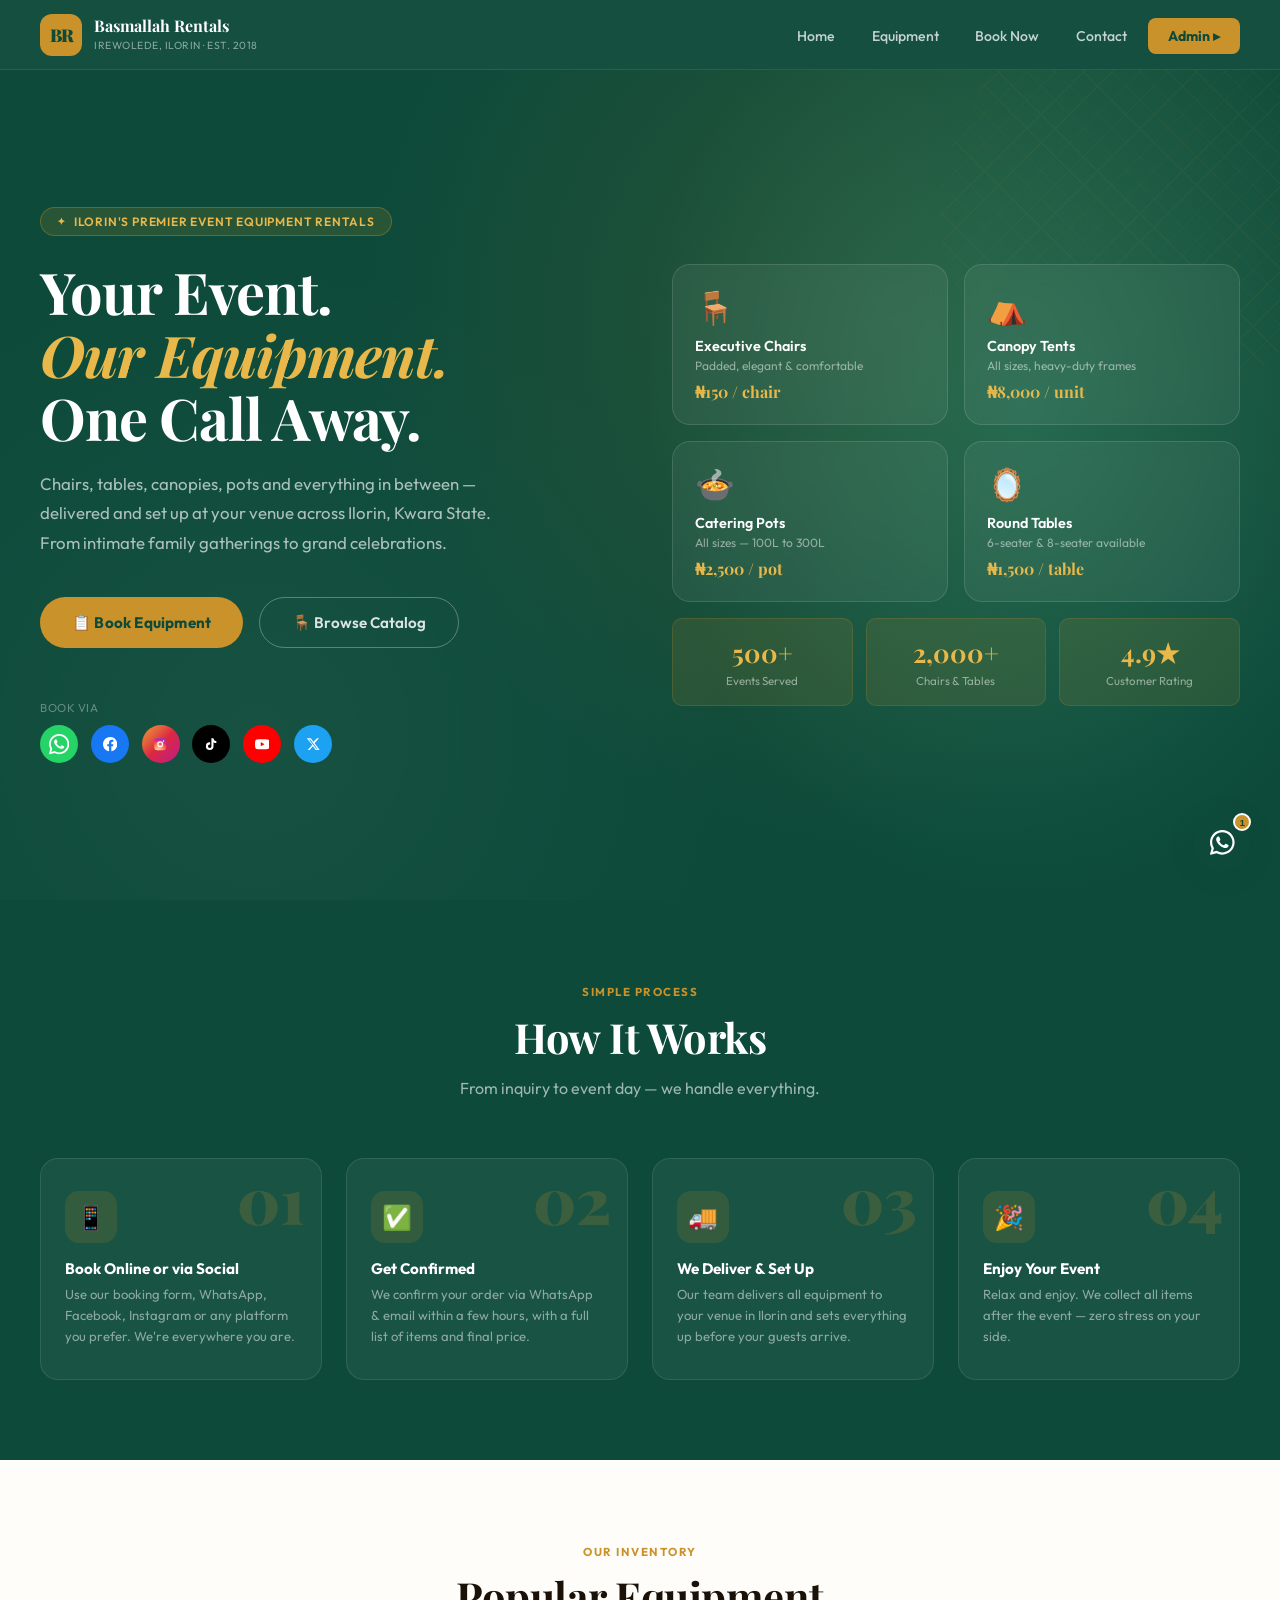
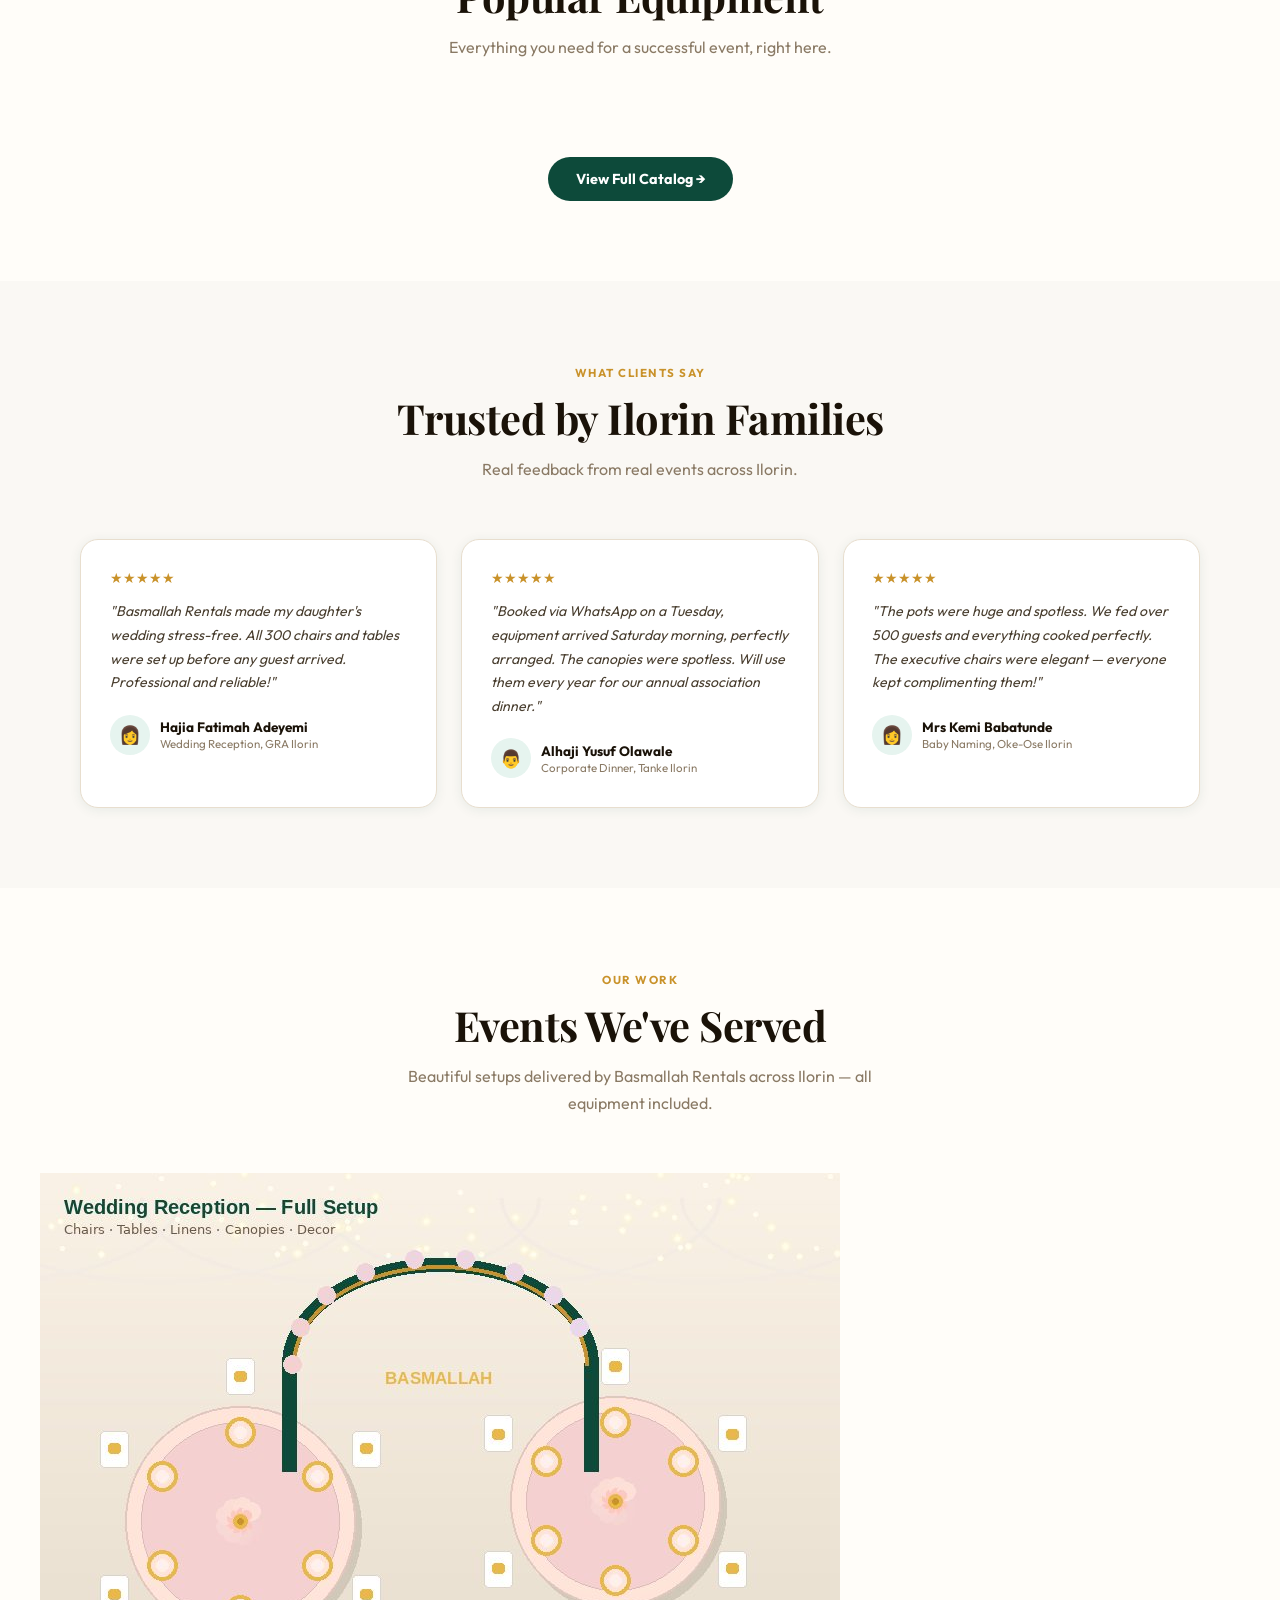
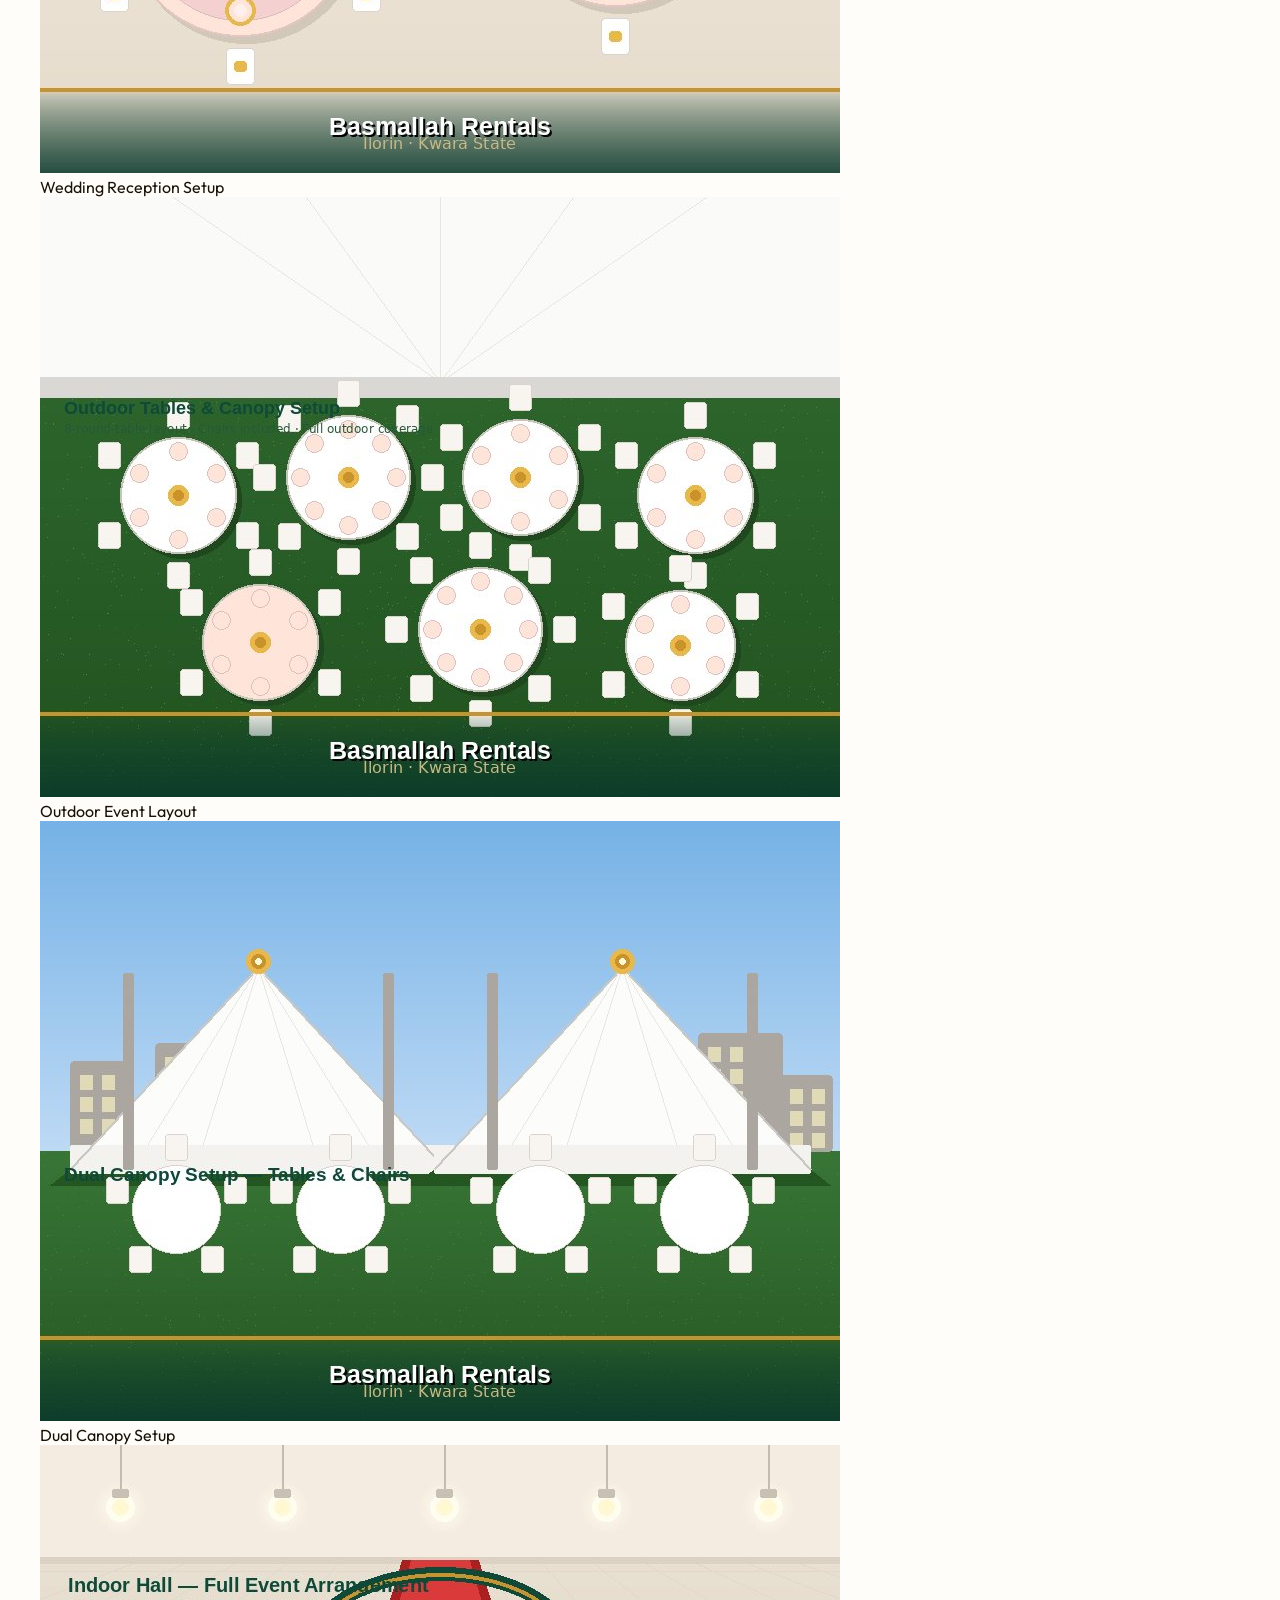
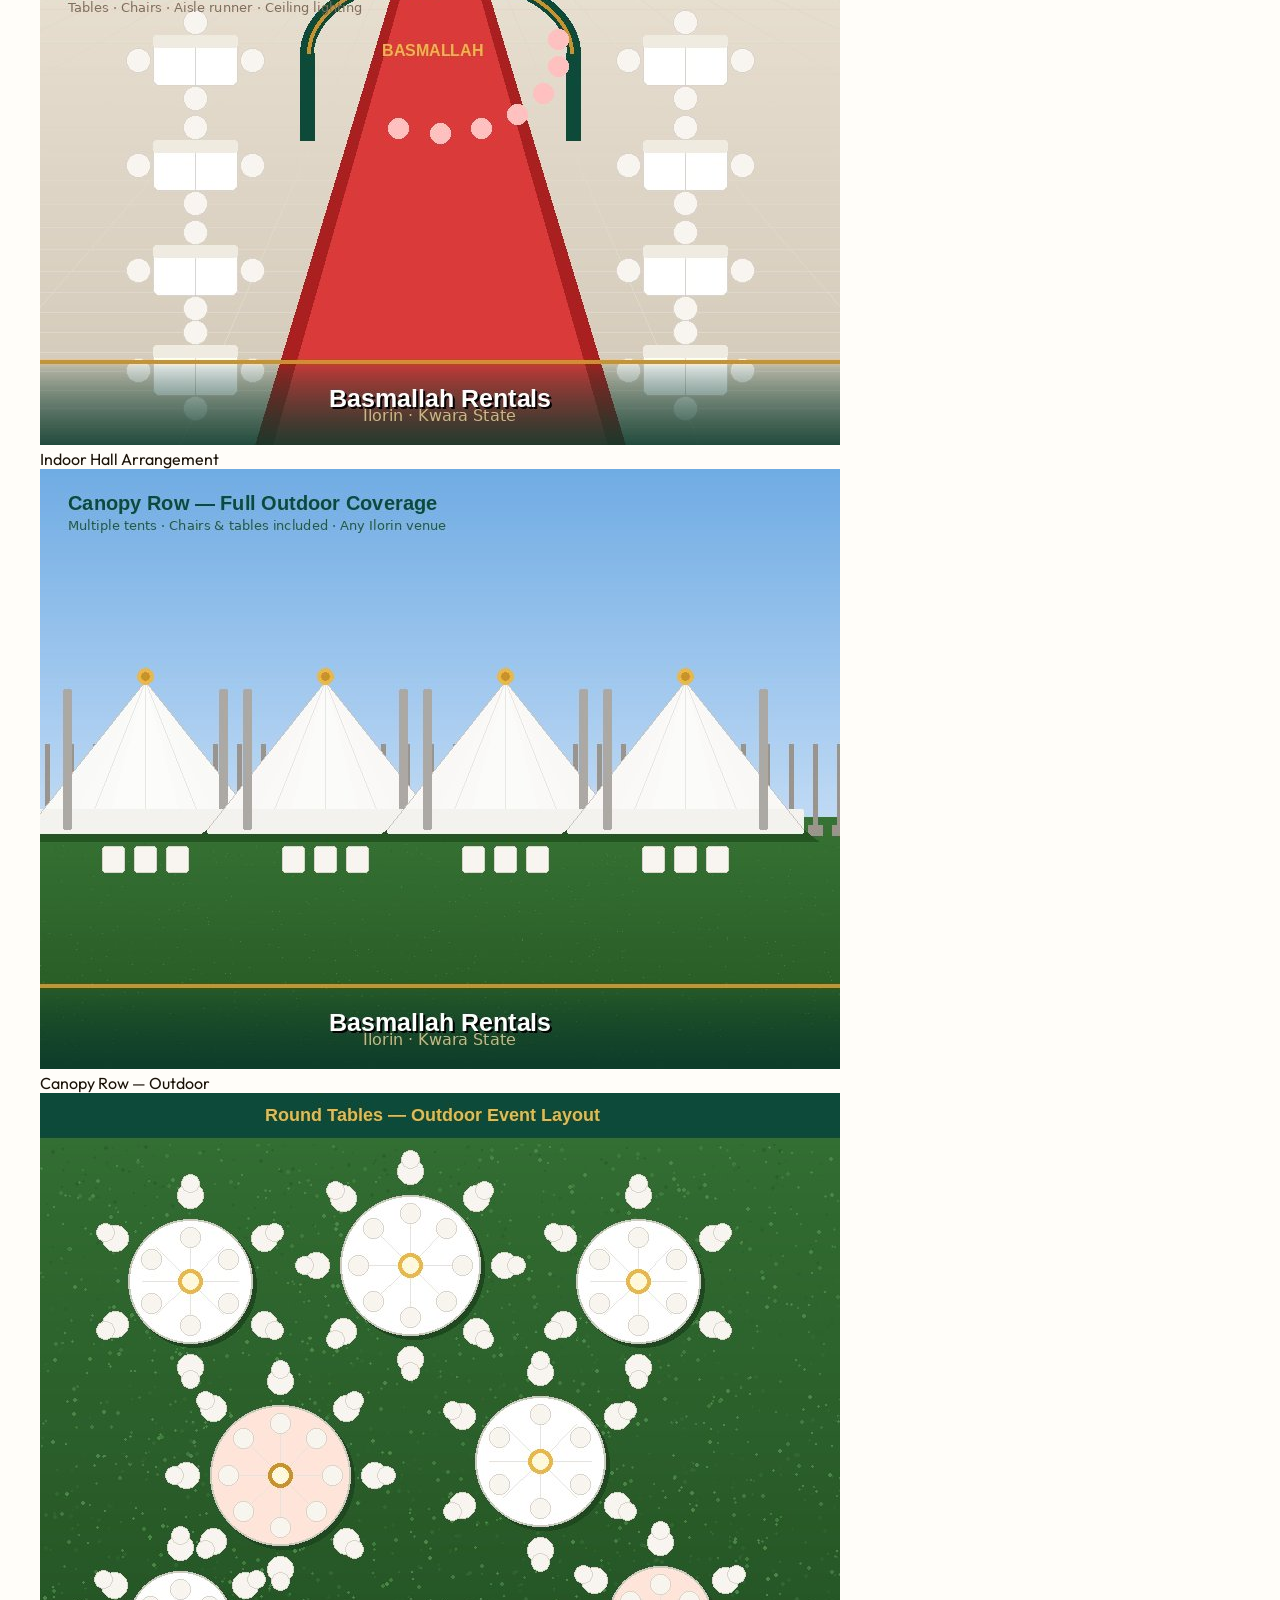
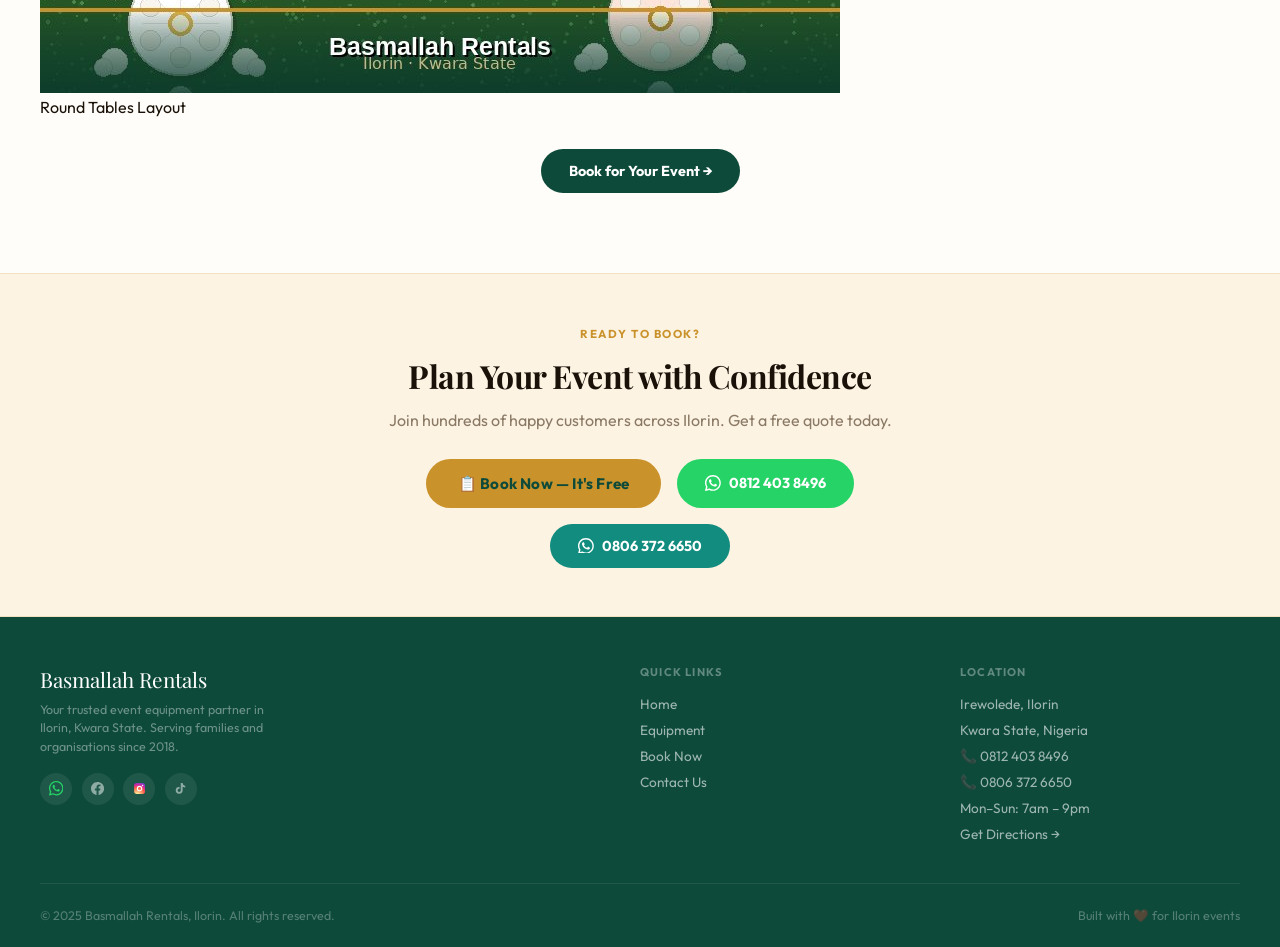
==== index.html @ 41d5a072 "Add files via upload" ====
<!DOCTYPE html>
<html lang="en">
<head>
<meta charset="UTF-8">
<meta name="viewport" content="width=device-width, initial-scale=1.0">
<title>Basmallah Rentals — Event Equipment, Ilorin</title>
  <meta name="description" content="Basmallah Rentals — Premium event equipment hire in Ilorin, Kwara State. Chairs, tables, canopies, pots & more. Delivered and set up at your venue. Call 0812 403 8496.">
  <meta name="keywords" content="event equipment rental Ilorin, chair hire Ilorin, canopy rental Ilorin, table hire Kwara, event planning Ilorin, Basmallah Rentals">
  <meta name="author" content="Basmallah Rentals, Irewolede Ilorin">
  <meta name="theme-color" content="#0d4a3a">
  <!-- Open Graph (WhatsApp / Facebook link preview) -->
  <meta property="og:title" content="Basmallah Rentals — Event Equipment Hire, Ilorin">
  <meta property="og:description" content="Chairs, tables, canopies, pots & more. Delivered & set up at your Ilorin venue. Book now via WhatsApp!">
  <meta property="og:type" content="business.business">
  <meta property="og:locale" content="en_NG">
  <meta property="business:contact_data:street_address" content="Irewolede">
  <meta property="business:contact_data:locality" content="Ilorin">
  <meta property="business:contact_data:region" content="Kwara State">
  <meta property="business:contact_data:country_name" content="Nigeria">
  <!-- Twitter card -->
  <meta name="twitter:card" content="summary">
  <meta name="twitter:title" content="Basmallah Rentals — Event Equipment, Ilorin">
  <meta name="twitter:description" content="Premium chairs, tables, canopies & more for your Ilorin events.">
  <!-- PWA -->
  <link rel="manifest" href="data:application/json,{&quot;name&quot;:&quot;Basmallah Rentals&quot;,&quot;short_name&quot;:&quot;BR Rentals&quot;,&quot;start_url&quot;:&quot;.&quot;,&quot;display&quot;:&quot;standalone&quot;,&quot;background_color&quot;:&quot;#0d4a3a&quot;,&quot;theme_color&quot;:&quot;#0d4a3a&quot;,&quot;icons&quot;:[{&quot;src&quot;:&quot;data:image/svg+xml,&lt;svg xmlns='http://www.w3.org/2000/svg' viewBox='0 0 100 100'&gt;&lt;rect width='100' height='100' rx='20' fill='%230d4a3a'/%3E&lt;text y='75' x='10' font-size='70' font-weight='900' fill='%23c9922a'&gt;BR&lt;/text&gt;&lt;/svg&gt;&quot;,&quot;sizes&quot;:&quot;any&quot;,&quot;type&quot;:&quot;image/svg+xml&quot;}]}">
  <meta name="mobile-web-app-capable" content="yes">
  <meta name="apple-mobile-web-app-capable" content="yes">
  <meta name="apple-mobile-web-app-title" content="Basmallah Rentals">
  <meta name="apple-mobile-web-app-status-bar-style" content="black-translucent">
<link href="https://fonts.googleapis.com/css2?family=Playfair+Display:ital,wght@0,400;0,700;0,900;1,400;1,700&family=Outfit:wght@300;400;500;600;700&display=swap" rel="stylesheet">
<style>
/* ══════════════════════════════════════
   DESIGN SYSTEM — Warm Regal
   Primary: Deep Emerald + Warm Gold
   Accent: Ivory + Terracotta
══════════════════════════════════════ */
:root {
  --emerald: #0d4a3a;
  --emerald-mid: #1a6b55;
  --emerald-light: #2d8f72;
  --emerald-pale: #e6f4ef;
  --gold: #c9922a;
  --gold-light: #e8b84b;
  --gold-pale: #fdf3e3;
  --ivory: #faf8f4;
  --warm-white: #fffdf9;
  --terracotta: #c85a3a;
  --text: #1a1208;
  --text-mid: #4a3f30;
  --text-muted: #8a7a65;
  --border: #e8dece;
  --border-strong: #c9b89a;
  --surface: #ffffff;
  --shadow-sm: 0 2px 12px rgba(13,74,58,0.08);
  --shadow: 0 4px 24px rgba(13,74,58,0.12);
  --shadow-lg: 0 12px 48px rgba(13,74,58,0.18);
  --radius: 18px;
  --radius-sm: 10px;
  --font-display: 'Playfair Display', serif;
  --font-ui: 'Outfit', sans-serif;
  --ease: cubic-bezier(0.4,0,0.2,1);
}

*, *::before, *::after { box-sizing: border-box; margin: 0; padding: 0; }

html { scroll-behavior: smooth; }

body {
  font-family: var(--font-ui);
  background: var(--ivory);
  color: var(--text);
  overflow-x: hidden;
  min-height: 100vh;
}

/* ══════════════ SCROLLBAR ══════════════ */
::-webkit-scrollbar { width: 6px; }
::-webkit-scrollbar-track { background: var(--ivory); }
::-webkit-scrollbar-thumb { background: var(--emerald-light); border-radius: 3px; }

/* ══════════════ NAV ══════════════ */
nav {
  position: fixed; top: 0; left: 0; right: 0; z-index: 1000;
  display: flex; align-items: center; justify-content: space-between;
  padding: 0 2.5rem;
  height: 70px;
  background: rgba(13,74,58,0.97);
  backdrop-filter: blur(16px);
  border-bottom: 1px solid rgba(201,146,42,0.2);
}

.nav-brand {
  display: flex; align-items: center; gap: 12px;
  text-decoration: none; cursor: pointer;
}
.nav-logo-mark {
  width: 42px; height: 42px;
  background: var(--gold);
  border-radius: 12px;
  display: flex; align-items: center; justify-content: center;
  font-family: var(--font-display);
  font-size: 1.1rem; font-weight: 900;
  color: var(--emerald);
  letter-spacing: -1px;
  flex-shrink: 0;
}
.nav-brand-text { line-height: 1.1; }
.nav-brand-text strong {
  display: block;
  font-family: var(--font-display);
  font-size: 1rem; font-weight: 700;
  color: #fff;
}
.nav-brand-text small {
  font-size: 0.65rem; color: rgba(255,255,255,0.5);
  letter-spacing: 0.5px; text-transform: uppercase;
}

.nav-links {
  display: flex; align-items: center; gap: 0.3rem; list-style: none;
}
.nav-links a {
  padding: 8px 16px; border-radius: 8px;
  color: rgba(255,255,255,0.75);
  font-size: 0.88rem; font-weight: 500;
  cursor: pointer; text-decoration: none;
  transition: all 0.2s var(--ease);
}
.nav-links a:hover { color: #fff; background: rgba(255,255,255,0.1); }
.nav-links .btn-nav {
  background: var(--gold);
  color: var(--emerald) !important;
  font-weight: 700 !important;
  padding: 9px 20px !important;
}
.nav-links .btn-nav:hover { background: var(--gold-light) !important; }

.hamburger {
  display: none;
  background: none; border: none;
  color: #fff; font-size: 1.5rem; cursor: pointer;
  padding: 8px;
}

/* ══════════════ PAGE SYSTEM ══════════════ */
.page { display: none; padding-top: 70px; }
.page.active { display: block; }

/* ══════════════ HERO ══════════════ */
.hero {
  min-height: calc(100vh - 70px);
  background: var(--emerald);
  position: relative; overflow: hidden;
  display: grid;
  grid-template-columns: 1fr 1fr;
  align-items: center;
  padding: 4rem 2.5rem;
  gap: 4rem;
}

/* Decorative pattern */
.hero::before {
  content: '';
  position: absolute; inset: 0;
  background-image:
    radial-gradient(circle at 70% 30%, rgba(201,146,42,0.15) 0%, transparent 50%),
    radial-gradient(circle at 20% 80%, rgba(255,255,255,0.04) 0%, transparent 40%);
}
.hero-pattern {
  position: absolute; top: 0; right: 0; bottom: 0; left: 50%;
  background: radial-gradient(ellipse at 60% 40%, rgba(45,143,114,0.4) 0%, transparent 70%);
  pointer-events: none;
}

/* Islamic-inspired geometric decoration */
.hero-geo {
  position: absolute;
  top: -60px; right: -60px;
  width: 400px; height: 400px;
  opacity: 0.06;
  background-image: repeating-linear-gradient(
    45deg,
    rgba(201,146,42,1) 0px, rgba(201,146,42,1) 1px,
    transparent 1px, transparent 20px
  ),
  repeating-linear-gradient(
    -45deg,
    rgba(201,146,42,1) 0px, rgba(201,146,42,1) 1px,
    transparent 1px, transparent 20px
  );
  border-radius: 50%;
}

.hero-content { position: relative; z-index: 1; }

.hero-badge {
  display: inline-flex; align-items: center; gap: 8px;
  background: rgba(201,146,42,0.15);
  border: 1px solid rgba(201,146,42,0.35);
  color: var(--gold-light);
  padding: 6px 16px; border-radius: 50px;
  font-size: 0.75rem; font-weight: 600;
  letter-spacing: 0.8px; text-transform: uppercase;
  margin-bottom: 1.5rem;
}
.hero-badge::before { content: '✦'; font-size: 0.6rem; }

.hero h1 {
  font-family: var(--font-display);
  font-size: clamp(2.6rem, 4.5vw, 4rem);
  color: #fff; line-height: 1.1;
  margin-bottom: 1.2rem; letter-spacing: -1px;
}
.hero h1 em { color: var(--gold-light); font-style: italic; }

.hero p {
  color: rgba(255,255,255,0.65);
  font-size: 1.05rem; line-height: 1.75;
  max-width: 480px; margin-bottom: 2.5rem;
}

.hero-actions { display: flex; gap: 1rem; flex-wrap: wrap; margin-bottom: 3rem; }

.btn-gold {
  background: var(--gold);
  color: var(--emerald);
  border: none; padding: 15px 32px; border-radius: 50px;
  font-family: var(--font-ui); font-size: 0.95rem; font-weight: 700;
  cursor: pointer; transition: all 0.25s var(--ease);
  display: inline-flex; align-items: center; gap: 8px;
  text-decoration: none; letter-spacing: 0.2px;
}
.btn-gold:hover { background: var(--gold-light); transform: translateY(-2px); box-shadow: 0 8px 28px rgba(201,146,42,0.45); }

.btn-ghost {
  background: transparent; color: rgba(255,255,255,0.85);
  border: 1.5px solid rgba(255,255,255,0.3);
  padding: 15px 32px; border-radius: 50px;
  font-family: var(--font-ui); font-size: 0.95rem; font-weight: 600;
  cursor: pointer; transition: all 0.25s var(--ease);
  display: inline-flex; align-items: center; gap: 8px;
  text-decoration: none;
}
.btn-ghost:hover { border-color: rgba(255,255,255,0.7); background: rgba(255,255,255,0.08); }

/* Social row */
.hero-social {
  display: flex; gap: 0.8rem; align-items: center;
}
.hero-social-label {
  font-size: 0.75rem; color: rgba(255,255,255,0.4);
  letter-spacing: 0.5px; text-transform: uppercase;
  margin-right: 0.3rem;
}
.social-btn {
  width: 38px; height: 38px; border-radius: 50%;
  border: none; cursor: pointer;
  display: flex; align-items: center; justify-content: center;
  font-size: 0.9rem; transition: all 0.2s var(--ease);
  text-decoration: none; color: #fff;
}
.social-btn.wa  { background: #25D366; }
.social-btn.fb  { background: #1877F2; }
.social-btn.ig  { background: linear-gradient(135deg,#f09433,#e6683c,#dc2743,#cc2366,#bc1888); }
.social-btn.tt  { background: #000; }
.social-btn.yt  { background: #FF0000; }
.social-btn.tw  { background: #1DA1F2; }
.social-btn:hover { transform: scale(1.15) translateY(-2px); box-shadow: 0 4px 16px rgba(0,0,0,0.3); }

/* Hero visual side */
.hero-visual {
  position: relative; z-index: 1;
  display: grid; gap: 1rem;
}

.hero-cards-row { display: grid; grid-template-columns: 1fr 1fr; gap: 1rem; }
.hero-card {
  background: rgba(255,255,255,0.06);
  border: 1px solid rgba(255,255,255,0.12);
  border-radius: var(--radius);
  padding: 1.4rem;
  backdrop-filter: blur(8px);
  transition: all 0.3s var(--ease);
}
.hero-card:hover { background: rgba(255,255,255,0.1); transform: translateY(-3px); }
.hero-card-icon { font-size: 2rem; margin-bottom: 0.6rem; }
.hero-card-name {
  font-weight: 600; color: #fff; font-size: 0.9rem; margin-bottom: 3px;
}
.hero-card-detail { font-size: 0.75rem; color: rgba(255,255,255,0.5); }
.hero-card-price {
  margin-top: 8px; font-family: var(--font-display);
  font-size: 1rem; color: var(--gold-light); font-weight: 700;
}

.hero-stat-row {
  display: grid; grid-template-columns: repeat(3,1fr); gap: 0.8rem;
}
.hero-stat {
  background: rgba(201,146,42,0.12);
  border: 1px solid rgba(201,146,42,0.2);
  border-radius: var(--radius-sm);
  padding: 1rem; text-align: center;
}
.hero-stat-num {
  font-family: var(--font-display);
  font-size: 1.6rem; color: var(--gold-light); font-weight: 700;
  display: block;
}
.hero-stat-lbl { font-size: 0.72rem; color: rgba(255,255,255,0.5); }

/* ══════════════ SECTION SYSTEM ══════════════ */
.section { padding: 5rem 2.5rem; max-width: 1200px; margin: 0 auto; }
.section-bg { background: var(--warm-white); padding: 5rem 2.5rem; }
.section-bg-inner { max-width: 1200px; margin: 0 auto; }
.section-dark { background: var(--emerald); padding: 5rem 2.5rem; }
.section-dark-inner { max-width: 1200px; margin: 0 auto; }

.section-head { text-align: center; margin-bottom: 3.5rem; }
.section-eyebrow {
  display: inline-block;
  font-size: 0.72rem; font-weight: 700;
  letter-spacing: 1.5px; text-transform: uppercase;
  color: var(--gold); margin-bottom: 0.8rem;
}
.section-title {
  font-family: var(--font-display);
  font-size: clamp(1.8rem,3.5vw,2.6rem);
  color: var(--text); letter-spacing: -0.5px;
  margin-bottom: 0.8rem; line-height: 1.2;
}
.section-title.light { color: #fff; }
.section-sub { color: var(--text-muted); font-size: 1rem; max-width: 500px; margin: 0 auto; line-height: 1.7; }
.section-sub.light { color: rgba(255,255,255,0.6); }

/* ══════════════ EQUIPMENT CATALOG ══════════════ */
.catalog-tabs {
  display: flex; gap: 0.5rem; justify-content: center;
  flex-wrap: wrap; margin-bottom: 2.5rem;
}
.catalog-tab {
  background: var(--surface); border: 1.5px solid var(--border);
  color: var(--text-muted); padding: 8px 18px; border-radius: 50px;
  font-family: var(--font-ui); font-size: 0.85rem; font-weight: 600;
  cursor: pointer; transition: all 0.2s var(--ease);
}
.catalog-tab:hover, .catalog-tab.active {
  background: var(--emerald); border-color: var(--emerald);
  color: #fff;
}

.catalog-grid {
  display: grid;
  grid-template-columns: repeat(auto-fill, minmax(260px, 1fr));
  gap: 1.5rem;
}

.equip-card {
  background: var(--surface);
  border-radius: var(--radius);
  overflow: hidden;
  box-shadow: var(--shadow-sm);
  border: 1px solid var(--border);
  transition: all 0.3s var(--ease);
  cursor: pointer;
  position: relative;
}
.equip-card:hover {
  transform: translateY(-5px);
  box-shadow: var(--shadow-lg);
  border-color: var(--emerald-light);
}

.equip-card-img {
  height: 180px;
  background: var(--emerald-pale);
  display: flex; align-items: center; justify-content: center;
  font-size: 4rem;
  position: relative;
  overflow: hidden;
}
.equip-card-img::after {
  content: '';
  position: absolute; inset: 0;
  background: linear-gradient(160deg, rgba(13,74,58,0.05), rgba(201,146,42,0.08));
}

.equip-badge {
  position: absolute; top: 12px; left: 12px;
  background: var(--emerald); color: #fff;
  font-size: 0.65rem; font-weight: 700;
  letter-spacing: 0.5px; text-transform: uppercase;
  padding: 3px 10px; border-radius: 50px;
  z-index: 1;
}
.equip-badge.hot { background: var(--terracotta); }
.equip-badge.new { background: var(--gold); color: var(--emerald); }

.equip-card-body { padding: 1.2rem; }
.equip-card-cat {
  font-size: 0.7rem; font-weight: 700;
  color: var(--emerald-light); text-transform: uppercase;
  letter-spacing: 0.5px; margin-bottom: 4px;
}
.equip-card-name {
  font-family: var(--font-display);
  font-size: 1rem; font-weight: 700;
  color: var(--text); margin-bottom: 6px; line-height: 1.3;
}
.equip-card-desc { font-size: 0.8rem; color: var(--text-muted); line-height: 1.5; margin-bottom: 12px; }

.equip-card-footer {
  display: flex; align-items: center; justify-content: space-between;
  padding-top: 12px; border-top: 1px solid var(--border);
}
.equip-price {
  font-family: var(--font-display); font-size: 1.1rem;
  color: var(--emerald); font-weight: 700;
}
.equip-price span { font-family: var(--font-ui); font-size: 0.72rem; color: var(--text-muted); font-weight: 400; }
.equip-add-btn {
  background: var(--emerald); color: #fff;
  border: none; width: 34px; height: 34px; border-radius: 50%;
  font-size: 1.1rem; cursor: pointer;
  display: flex; align-items: center; justify-content: center;
  transition: all 0.2s var(--ease);
}
.equip-add-btn:hover { background: var(--emerald-light); transform: scale(1.1); }
.equip-add-btn.added { background: var(--gold); color: var(--emerald); }

/* ══════════════ BOOKING PAGE ══════════════ */
.booking-layout {
  display: grid; grid-template-columns: 1fr 400px; gap: 2.5rem;
  align-items: start;
}

.booking-form-card {
  background: var(--surface); border-radius: var(--radius);
  box-shadow: var(--shadow); border: 1px solid var(--border);
  overflow: hidden;
}

.booking-form-header {
  background: var(--emerald); padding: 1.5rem 1.8rem;
}
.booking-form-header h2 {
  font-family: var(--font-display);
  font-size: 1.3rem; color: #fff; margin-bottom: 4px;
}
.booking-form-header p { font-size: 0.82rem; color: rgba(255,255,255,0.55); }

.booking-form-body { padding: 1.8rem; }

.form-grid { display: grid; grid-template-columns: 1fr 1fr; gap: 1rem; }
.form-group { display: flex; flex-direction: column; gap: 6px; }
.form-group.full { grid-column: 1 / -1; }

label.fld-label {
  font-size: 0.75rem; font-weight: 700;
  color: var(--text-muted);
  text-transform: uppercase; letter-spacing: 0.4px;
}

.fld {
  border: 1.5px solid var(--border);
  border-radius: var(--radius-sm);
  padding: 11px 14px;
  font-family: var(--font-ui); font-size: 0.92rem;
  color: var(--text); background: var(--ivory);
  outline: none; transition: all 0.2s var(--ease);
  width: 100%;
}
.fld:focus { border-color: var(--emerald-light); background: #fff; box-shadow: 0 0 0 3px rgba(45,143,114,0.12); }
textarea.fld { resize: vertical; min-height: 90px; }

/* Platform selector */
.platform-grid {
  display: grid; grid-template-columns: repeat(3,1fr); gap: 0.6rem;
}
.platform-btn {
  border: 1.5px solid var(--border);
  border-radius: var(--radius-sm);
  padding: 10px 8px;
  text-align: center; cursor: pointer;
  transition: all 0.2s var(--ease);
  background: var(--ivory);
}
.platform-btn:hover { border-color: var(--emerald-light); }
.platform-btn.selected { border-color: var(--emerald); background: var(--emerald-pale); }
.platform-btn-icon { font-size: 1.4rem; display: block; margin-bottom: 3px; }
.platform-btn-name { font-size: 0.7rem; font-weight: 600; color: var(--text-muted); }
.platform-btn.selected .platform-btn-name { color: var(--emerald); }

/* Order summary */
.order-summary {
  background: var(--surface); border-radius: var(--radius);
  box-shadow: var(--shadow); border: 1px solid var(--border);
  position: sticky; top: 90px;
  overflow: hidden;
}
.order-summary-header {
  background: var(--gold-pale); padding: 1.2rem 1.5rem;
  border-bottom: 1px solid var(--border);
}
.order-summary-header h3 {
  font-family: var(--font-display); font-size: 1.1rem; color: var(--text);
}
.order-body { padding: 1.2rem 1.5rem; }

.order-items { list-style: none; margin-bottom: 1rem; }
.order-item {
  display: flex; align-items: center; justify-content: space-between;
  padding: 8px 0; border-bottom: 1px solid var(--border);
  font-size: 0.88rem; gap: 8px;
}
.order-item:last-child { border-bottom: none; }
.order-item-name { color: var(--text); flex: 1; }
.order-item-qty {
  display: flex; align-items: center; gap: 8px;
  color: var(--text-muted); font-size: 0.8rem;
}
.qty-btn {
  width: 22px; height: 22px; border-radius: 50%;
  border: 1px solid var(--border); background: var(--ivory);
  cursor: pointer; font-size: 0.9rem;
  display: flex; align-items: center; justify-content: center;
  transition: all 0.15s; line-height: 1;
  color: var(--text);
}
.qty-btn:hover { background: var(--emerald); color: #fff; border-color: var(--emerald); }
.order-item-price { color: var(--emerald); font-weight: 600; white-space: nowrap; }
.order-empty { text-align: center; padding: 2rem 1rem; color: var(--text-muted); font-size: 0.88rem; }

.order-total-row {
  display: flex; justify-content: space-between;
  align-items: center; padding-top: 12px;
  border-top: 2px solid var(--border);
  margin-top: 4px;
}
.order-total-label { font-weight: 700; font-size: 0.95rem; }
.order-total-value {
  font-family: var(--font-display); font-size: 1.4rem;
  color: var(--emerald); font-weight: 700;
}

.note-box {
  background: var(--gold-pale); border: 1px solid rgba(201,146,42,0.25);
  border-radius: var(--radius-sm); padding: 10px 14px;
  font-size: 0.78rem; color: var(--text-mid); line-height: 1.5;
  margin-top: 1rem;
}

/* ══════════════ ADMIN ══════════════ */
.admin-layout { display: grid; grid-template-columns: 220px 1fr; min-height: calc(100vh - 70px); }

.admin-nav {
  background: var(--emerald); padding: 1.5rem 1rem;
  min-height: 100%;
}
.admin-nav-brand {
  font-family: var(--font-display); font-size: 1rem;
  color: #fff; padding: 0 0.5rem 1.5rem;
  border-bottom: 1px solid rgba(255,255,255,0.1);
  margin-bottom: 1.5rem;
}
.admin-nav-label {
  font-size: 0.65rem; font-weight: 700;
  letter-spacing: 1.2px; text-transform: uppercase;
  color: rgba(255,255,255,0.35); padding: 0 0.8rem;
  margin-bottom: 0.6rem;
}
.admin-link {
  display: flex; align-items: center; gap: 10px;
  padding: 9px 14px; border-radius: 9px;
  color: rgba(255,255,255,0.65);
  font-size: 0.85rem; font-weight: 500;
  cursor: pointer; transition: all 0.2s var(--ease);
  margin-bottom: 2px; text-decoration: none;
}
.admin-link:hover, .admin-link.active {
  background: rgba(255,255,255,0.1); color: #fff;
}
.admin-link .dot {
  width: 7px; height: 7px; border-radius: 50%;
  background: var(--gold); margin-left: auto;
}

.admin-main { background: var(--ivory); padding: 2rem; overflow-y: auto; }
.admin-page-title {
  font-family: var(--font-display); font-size: 1.6rem;
  color: var(--text); margin-bottom: 0.4rem;
}
.admin-page-sub { color: var(--text-muted); font-size: 0.85rem; margin-bottom: 2rem; }

.kpi-row {
  display: grid; grid-template-columns: repeat(auto-fit,minmax(160px,1fr));
  gap: 1rem; margin-bottom: 2rem;
}
.kpi {
  background: var(--surface); border-radius: var(--radius);
  padding: 1.4rem; box-shadow: var(--shadow-sm);
  border: 1px solid var(--border);
}
.kpi-val {
  font-family: var(--font-display); font-size: 2rem;
  color: var(--emerald); font-weight: 700; line-height: 1;
  margin-bottom: 4px;
}
.kpi-lbl { font-size: 0.75rem; color: var(--text-muted); font-weight: 600; text-transform: uppercase; letter-spacing: 0.4px; }
.kpi-change { font-size: 0.75rem; color: #27ae60; margin-top: 6px; }

/* Table */
.tbl-wrap {
  background: var(--surface); border-radius: var(--radius);
  box-shadow: var(--shadow-sm); border: 1px solid var(--border);
  overflow: hidden; margin-bottom: 2rem;
}
.tbl-head {
  display: flex; align-items: center; justify-content: space-between;
  padding: 1rem 1.5rem;
  border-bottom: 1px solid var(--border);
}
.tbl-head-title { font-weight: 700; font-size: 0.95rem; color: var(--text); }
table { width: 100%; border-collapse: collapse; }
thead { background: var(--emerald); }
th {
  font-family: var(--font-ui); font-size: 0.72rem; font-weight: 700;
  letter-spacing: 0.5px; text-transform: uppercase;
  color: rgba(255,255,255,0.65); padding: 11px 16px; text-align: left;
}
td { padding: 11px 16px; font-size: 0.85rem; color: var(--text); border-bottom: 1px solid var(--border); vertical-align: middle; }
tr:last-child td { border-bottom: none; }
tr:hover td { background: var(--ivory); }

.badge {
  display: inline-flex; align-items: center; gap: 4px;
  padding: 3px 10px; border-radius: 50px;
  font-size: 0.7rem; font-weight: 700; font-family: var(--font-ui);
}
.badge-confirmed { background: #d4edda; color: #155724; }
.badge-pending   { background: #fff3cd; color: #856404; }
.badge-cancelled { background: #f8d7da; color: #721c24; }
.badge-new       { background: var(--emerald-pale); color: var(--emerald); }

.act-btn {
  border: 1px solid var(--border); border-radius: 7px;
  padding: 4px 12px; font-size: 0.75rem; font-weight: 600;
  color: var(--text-muted); background: none; cursor: pointer;
  transition: all 0.15s; font-family: var(--font-ui);
  margin-right: 4px;
}
.act-btn:hover { border-color: var(--emerald); color: var(--emerald); }
.act-btn.danger:hover { border-color: var(--terracotta); color: var(--terracotta); }

/* Admin form */
.admin-form-card {
  background: var(--surface); border-radius: var(--radius);
  box-shadow: var(--shadow-sm); border: 1px solid var(--border);
  padding: 2rem;
}

/* ══════════════ MODAL ══════════════ */
.modal-bg {
  display: none; position: fixed; inset: 0;
  background: rgba(13,74,58,0.55); z-index: 2000;
  align-items: center; justify-content: center; padding: 1rem;
  backdrop-filter: blur(6px);
}
.modal-bg.open { display: flex; }
.modal {
  background: var(--surface); border-radius: 24px;
  width: 100%; max-width: 560px; max-height: 92vh;
  overflow-y: auto; box-shadow: 0 32px 80px rgba(0,0,0,0.25);
  animation: modalPop 0.3s cubic-bezier(0.34,1.56,0.64,1);
}
@keyframes modalPop {
  from { opacity:0; transform:scale(0.88) translateY(24px); }
  to   { opacity:1; transform:scale(1) translateY(0); }
}
.modal-hd {
  background: var(--emerald); padding: 1.5rem 1.8rem;
  border-radius: 24px 24px 0 0;
  display: flex; align-items: center; justify-content: space-between;
}
.modal-hd h2 { font-family: var(--font-display); font-size: 1.3rem; color: #fff; }
.modal-x {
  background: rgba(255,255,255,0.12); border: none;
  width: 36px; height: 36px; border-radius: 50%;
  color: rgba(255,255,255,0.8); cursor: pointer; font-size: 1rem;
  display: flex; align-items: center; justify-content: center;
  transition: all 0.2s; flex-shrink: 0;
}
.modal-x:hover { background: rgba(255,255,255,0.2); color: #fff; }
.modal-bd { padding: 1.8rem; }

/* Qty selector in modal */
.modal-qty-row {
  display: flex; align-items: center; justify-content: space-between;
  background: var(--ivory); border-radius: var(--radius-sm);
  padding: 10px 16px; border: 1px solid var(--border); margin-bottom: 1rem;
}
.modal-qty-controls { display: flex; align-items: center; gap: 14px; }
.modal-qty-btn {
  width: 32px; height: 32px; border-radius: 50%;
  border: 1.5px solid var(--border); background: var(--surface);
  font-size: 1.1rem; cursor: pointer;
  display: flex; align-items: center; justify-content: center;
  color: var(--emerald); transition: all 0.15s; font-weight: 700;
}
.modal-qty-btn:hover { background: var(--emerald); color: #fff; border-color: var(--emerald); }
.modal-qty-num { font-family: var(--font-display); font-size: 1.2rem; font-weight: 700; min-width: 24px; text-align: center; }

/* ══════════════ CHATBOT ══════════════ */
.chat-fab {
  position: fixed; bottom: 1.8rem; right: 1.8rem;
  width: 58px; height: 58px; border-radius: 50%;
  background: var(--emerald); border: none;
  color: #fff; font-size: 1.4rem; cursor: pointer;
  box-shadow: 0 4px 20px rgba(13,74,58,0.45);
  transition: all 0.25s var(--ease); z-index: 900;
  display: flex; align-items: center; justify-content: center;
}
.chat-fab:hover { background: var(--emerald-mid); transform: scale(1.08); }
.chat-badge {
  position: absolute; top: 0; right: 0;
  width: 18px; height: 18px; border-radius: 50%;
  background: var(--gold); font-size: 0.62rem; font-weight: 800;
  display: flex; align-items: center; justify-content: center;
  color: var(--emerald); border: 2px solid #fff;
}

.chat-win {
  position: fixed; bottom: 5.5rem; right: 1.8rem;
  width: 360px; max-height: 520px;
  background: var(--surface); border-radius: 20px;
  box-shadow: var(--shadow-lg); display: none; flex-direction: column;
  z-index: 900; overflow: hidden;
  animation: chatSlide 0.3s cubic-bezier(0.34,1.56,0.64,1);
}
.chat-win.open { display: flex; }
@keyframes chatSlide {
  from { opacity:0; transform:scale(0.85) translateY(16px); }
  to   { opacity:1; transform:scale(1) translateY(0); }
}
.chat-hd {
  background: var(--emerald); padding: 1rem 1.2rem;
  display: flex; align-items: center; gap: 10px;
}
.chat-ava {
  width: 38px; height: 38px; border-radius: 50%;
  background: var(--gold); display: flex; align-items: center;
  justify-content: center; font-size: 1.1rem; color: var(--emerald);
  flex-shrink: 0;
}
.chat-ava-info h4 { font-size: 0.88rem; font-weight: 700; color: #fff; }
.chat-ava-info p { font-size: 0.68rem; color: rgba(255,255,255,0.55); }
.chat-x { margin-left: auto; background: none; border: none; color: rgba(255,255,255,0.6); cursor: pointer; font-size: 1rem; }

.chat-msgs {
  flex: 1; padding: 1rem; overflow-y: auto;
  display: flex; flex-direction: column; gap: 0.7rem; max-height: 320px;
}
.cmsg {
  max-width: 80%; padding: 9px 14px; border-radius: 15px;
  font-size: 0.85rem; line-height: 1.5; animation: msgIn 0.2s ease;
}
@keyframes msgIn { from{opacity:0;transform:translateY(6px)} to{opacity:1;transform:translateY(0)} }
.cmsg.bot {
  background: var(--ivory); color: var(--text);
  border: 1px solid var(--border); border-bottom-left-radius: 4px;
  align-self: flex-start;
}
.cmsg.user {
  background: var(--emerald); color: #fff;
  border-bottom-right-radius: 4px; align-self: flex-end;
}

.chat-chips {
  padding: 0 1rem 0.5rem; display: flex; flex-wrap: wrap; gap: 5px;
}
.chip {
  background: var(--emerald-pale); border: 1px solid rgba(13,74,58,0.15);
  color: var(--emerald); font-size: 0.72rem; font-weight: 600;
  padding: 4px 12px; border-radius: 50px; cursor: pointer;
  transition: all 0.15s; font-family: var(--font-ui);
}
.chip:hover { background: var(--emerald); color: #fff; }

.chat-inp-row {
  display: flex; gap: 0.5rem; padding: 0.7rem 1rem;
  border-top: 1px solid var(--border);
}
.chat-inp {
  flex: 1; border: 1.5px solid var(--border); border-radius: 50px;
  padding: 8px 16px; font-size: 0.85rem; font-family: var(--font-ui);
  outline: none; transition: all 0.2s; background: var(--ivory);
}
.chat-inp:focus { border-color: var(--emerald-light); background: #fff; }
.chat-send {
  background: var(--emerald); border: none;
  width: 36px; height: 36px; border-radius: 50%;
  color: #fff; cursor: pointer; transition: all 0.2s;
  display: flex; align-items: center; justify-content: center;
  flex-shrink: 0; font-size: 0.9rem;
}
.chat-send:hover { background: var(--emerald-light); }

/* typing */
.typing { display:flex; gap:4px; align-items:center; padding:9px 14px; background:var(--ivory); border:1px solid var(--border); border-radius:15px; border-bottom-left-radius:4px; align-self:flex-start; }
.typing span { width:7px; height:7px; background:var(--text-muted); border-radius:50%; animation:bounce 1.2s ease infinite; }
.typing span:nth-child(2){animation-delay:0.2s} .typing span:nth-child(3){animation-delay:0.4s}
@keyframes bounce{0%,60%,100%{transform:translateY(0)} 30%{transform:translateY(-6px)}}

/* ══════════════ TOAST ══════════════ */
#toasts {
  position: fixed; top: 80px; right: 1.5rem;
  z-index: 9999; display: flex; flex-direction: column; gap: 0.5rem;
}
.toast {
  background: var(--emerald); color: #fff;
  padding: 11px 18px; border-radius: 12px;
  font-size: 0.82rem; font-weight: 600; font-family: var(--font-ui);
  box-shadow: var(--shadow-lg); display: flex; align-items: center; gap: 8px;
  animation: toastIn 0.3s ease; max-width: 300px;
}
@keyframes toastIn{from{opacity:0;transform:translateX(16px)}to{opacity:1;transform:translateX(0)}}
.toast.ok  { background: #155724; }
.toast.err { background: #721c24; }
.toast.info { background: var(--gold); color: var(--emerald); }
.toast.wa  { background: #075e54; }

/* ══════════════ SUCCESS SCREEN ══════════════ */
.success-wrap { text-align:center; padding:2.5rem 1.5rem; }
.success-icon {
  width: 80px; height: 80px; border-radius: 50%;
  background: var(--emerald-pale); margin: 0 auto 1.2rem;
  display: flex; align-items: center; justify-content: center;
  font-size: 2.2rem;
}
.success-wrap h2 { font-family:var(--font-display); font-size:1.6rem; color:var(--text); margin-bottom:0.6rem; }
.success-wrap p  { color:var(--text-muted); font-size:0.9rem; line-height:1.6; max-width:380px; margin:0 auto 1.5rem; }

/* ══════════════ HOW IT WORKS ══════════════ */
.how-grid { display:grid; grid-template-columns:repeat(auto-fit,minmax(220px,1fr)); gap:1.5rem; }
.how-card {
  position: relative;
  background: rgba(255,255,255,0.05);
  border: 1px solid rgba(255,255,255,0.1);
  border-radius: var(--radius); padding: 2rem 1.5rem;
  backdrop-filter: blur(4px);
}
.how-num {
  font-family: var(--font-display); font-size: 4rem;
  color: rgba(201,146,42,0.2); position: absolute;
  top: 8px; right: 16px; font-weight: 900; line-height: 1;
}
.how-icon {
  width: 52px; height: 52px; border-radius: 14px;
  background: rgba(201,146,42,0.15); display: flex; align-items: center;
  justify-content: center; font-size: 1.5rem; margin-bottom: 1rem;
}
.how-title { font-weight: 700; color: #fff; margin-bottom: 6px; font-size: 0.95rem; }
.how-desc { font-size: 0.82rem; color: rgba(255,255,255,0.5); line-height: 1.6; }

/* ══════════════ TESTIMONIALS ══════════════ */
.testi-grid { display:grid; grid-template-columns:repeat(auto-fit,minmax(280px,1fr)); gap:1.5rem; }
.testi-card {
  background: var(--surface); border-radius: var(--radius);
  padding: 1.8rem; box-shadow: var(--shadow-sm); border: 1px solid var(--border);
}
.testi-stars { color: var(--gold); font-size: 0.9rem; margin-bottom: 0.8rem; }
.testi-text { font-size: 0.88rem; color: var(--text-mid); line-height: 1.7; margin-bottom: 1.2rem; font-style: italic; }
.testi-author { display:flex; align-items:center; gap:10px; }
.testi-ava {
  width: 40px; height: 40px; border-radius: 50%;
  background: var(--emerald-pale); display: flex; align-items: center;
  justify-content: center; font-size: 1.1rem; flex-shrink: 0;
}
.testi-name { font-weight: 700; font-size: 0.85rem; color: var(--text); }
.testi-event { font-size: 0.72rem; color: var(--text-muted); }

/* ══════════════ CONTACT ══════════════ */
.contact-grid { display:grid; grid-template-columns:1fr 1fr; gap:3rem; align-items:start; }
.contact-info h2 { font-family:var(--font-display); font-size:2rem; color:var(--text); margin-bottom:1rem; }
.contact-info p { color:var(--text-muted); line-height:1.7; margin-bottom:1.5rem; }
.cinfo-item { display:flex; align-items:flex-start; gap:12px; margin-bottom:1rem; }
.cinfo-icon {
  width:42px; height:42px; border-radius:12px;
  background:var(--emerald-pale); flex-shrink:0;
  display:flex; align-items:center; justify-content:center;
  font-size:1.1rem; color:var(--emerald-light);
}
.cinfo-text strong { display:block; font-size:0.88rem; color:var(--text); margin-bottom:2px; }
.cinfo-text small  { font-size:0.78rem; color:var(--text-muted); }

.social-grid { display:grid; grid-template-columns:repeat(3,1fr); gap:0.7rem; margin-top:1.5rem; }
.soc-card {
  border-radius:var(--radius-sm); padding:12px 8px; text-align:center;
  cursor:pointer; transition:all 0.2s; text-decoration:none;
  display:flex; flex-direction:column; align-items:center; gap:6px;
}
.soc-card:hover { transform:translateY(-3px) scale(1.03); box-shadow:var(--shadow); }
.soc-card span { font-size:1.4rem; }
.soc-card small { font-size:0.65rem; font-weight:700; letter-spacing:0.3px; }

/* ══════════════ FOOTER ══════════════ */
footer { background: var(--emerald); padding: 3rem 2.5rem 1.5rem; }
.footer-inner {
  max-width: 1200px; margin: 0 auto;
  display: grid; grid-template-columns: 2fr 1fr 1fr;
  gap: 2.5rem; margin-bottom: 2rem;
}
.footer-brand-name {
  font-family: var(--font-display); font-size: 1.3rem;
  color: #fff; margin-bottom: 0.5rem;
}
.footer-brand-tag { font-size: 0.78rem; color: rgba(255,255,255,0.4); margin-bottom: 1rem; line-height: 1.5; max-width: 240px; }
.footer-col h4 {
  font-size: 0.7rem; font-weight: 700; letter-spacing: 1.2px;
  text-transform: uppercase; color: rgba(255,255,255,0.35); margin-bottom: 1rem;
}
.footer-col a {
  display: block; color: rgba(255,255,255,0.6); font-size: 0.85rem;
  text-decoration: none; margin-bottom: 0.5rem; cursor: pointer;
  transition: color 0.15s;
}
.footer-col a:hover { color: var(--gold-light); }
.footer-bottom {
  max-width: 1200px; margin: 0 auto;
  padding-top: 1.5rem; border-top: 1px solid rgba(255,255,255,0.08);
  display: flex; align-items: center; justify-content: space-between;
  font-size: 0.78rem; color: rgba(255,255,255,0.3); flex-wrap: wrap; gap: 1rem;
}
.footer-socials { display:flex; gap:0.6rem; }
.f-soc {
  width: 32px; height: 32px; border-radius: 50%;
  background: rgba(255,255,255,0.08);
  display: flex; align-items: center; justify-content: center;
  color: rgba(255,255,255,0.5); cursor: pointer;
  transition: all 0.2s; font-size: 0.82rem; text-decoration: none;
}
.f-soc:hover { background: var(--gold); color: var(--emerald); }

/* ══════════════ UTILITIES ══════════════ */
.btn-emerald {
  background: var(--emerald); color: #fff;
  border: none; padding: 13px 28px; border-radius: 50px;
  font-family: var(--font-ui); font-size: 0.9rem; font-weight: 700;
  cursor: pointer; transition: all 0.22s var(--ease);
  display: inline-flex; align-items: center; gap: 8px;
}
.btn-emerald:hover { background: var(--emerald-mid); transform: translateY(-1px); }

.btn-wa-green {
  background: #25D366; color: #fff;
  border: none; padding: 13px 28px; border-radius: 50px;
  font-family: var(--font-ui); font-size: 0.9rem; font-weight: 700;
  cursor: pointer; transition: all 0.22s var(--ease);
  display: inline-flex; align-items: center; gap: 8px;
}
.btn-wa-green:hover { background: #20b957; transform: translateY(-1px); }

.mt1 { margin-top: 1rem; }
.mt2 { margin-top: 1.5rem; }

/* Admin tabs */
.admin-tab { display: none; }
.admin-tab.active { display: block; }

/* ══════════════════════════════════════════
   RESPONSIVE — Mobile-First
   Breakpoints:
     480px  = small phone
     640px  = large phone / small tablet
     768px  = tablet portrait
     900px  = tablet landscape / small desktop
══════════════════════════════════════════ */

/* ── Tablet landscape + small desktop (≤900px) ── */
@media (max-width: 900px) {
  /* Layout shifts */
  .hero { grid-template-columns: 1fr; padding: 3rem 1.5rem 2.5rem; gap: 0; min-height: auto; }
  .hero-visual { display: none; }
  .booking-layout { grid-template-columns: 1fr; gap: 1.5rem; }
  .order-summary { position: static; margin-top: 0; }
  .contact-grid { grid-template-columns: 1fr; gap: 2rem; }
  .footer-inner { grid-template-columns: 1fr 1fr; gap: 2rem; }
  .admin-layout { grid-template-columns: 1fr; }
  .admin-nav { display: none; }

  /* Sections */
  .section { padding: 3.5rem 1.5rem; }
  .section-bg { padding: 3.5rem 1.5rem; }
  .section-dark { padding: 3.5rem 1.5rem; }

  /* Grids */
  .catalog-grid { grid-template-columns: repeat(2, 1fr); gap: 1rem; }
  .how-grid { grid-template-columns: repeat(2, 1fr); gap: 1rem; }
  .testi-grid { grid-template-columns: 1fr; gap: 1rem; }
  .kpi-row { grid-template-columns: repeat(2, 1fr); }
  .hero-stat-row { grid-template-columns: repeat(3, 1fr); }

  /* Hero text */
  .hero h1 { font-size: 2.6rem; }
  .hero p { font-size: 0.97rem; }
}

/* ── Tablet portrait (≤768px) ── */
@media (max-width: 768px) {
  /* Nav */
  nav { padding: 0 1rem; height: 62px; }
  .nav-links { display: none; }
  .hamburger { display: flex; align-items: center; justify-content: center; }
  .page { padding-top: 62px; }

  /* Hero */
  .hero { padding: 2.5rem 1.2rem 2rem; }
  .hero h1 { font-size: 2.2rem; letter-spacing: -0.5px; line-height: 1.15; }
  .hero p { font-size: 0.93rem; margin-bottom: 1.8rem; }
  .hero-badge { font-size: 0.68rem; padding: 5px 12px; }
  .hero-actions { gap: 0.7rem; }
  .btn-gold, .btn-ghost { padding: 13px 24px; font-size: 0.9rem; }
  .hero-social { gap: 0.6rem; flex-wrap: wrap; }

  /* Sections */
  .section { padding: 3rem 1.2rem; }
  .section-bg { padding: 3rem 1.2rem; }
  .section-dark { padding: 3rem 1.2rem; }
  .section-title { font-size: 1.7rem; }
  .section-sub { font-size: 0.9rem; }
  .section-head { margin-bottom: 2rem; }

  /* Catalog */
  .catalog-grid { grid-template-columns: repeat(2, 1fr); gap: 0.9rem; }
  .catalog-tabs { gap: 0.4rem; }
  .catalog-tab { padding: 7px 14px; font-size: 0.8rem; }

  /* Equipment cards */
  .equip-card-img { height: 140px; font-size: 3rem; }
  .equip-card-body { padding: 1rem; }
  .equip-card-name { font-size: 0.92rem; }
  .equip-card-desc { font-size: 0.76rem; margin-bottom: 10px; }
  .equip-price { font-size: 1rem; }

  /* How it works */
  .how-grid { grid-template-columns: 1fr 1fr; gap: 0.8rem; }
  .how-card { padding: 1.4rem 1.1rem; }
  .how-icon { width: 44px; height: 44px; font-size: 1.2rem; }
  .how-num { font-size: 3rem; }

  /* Testimonials */
  .testi-grid { grid-template-columns: 1fr; }
  .testi-card { padding: 1.4rem; }

  /* Booking form */
  .form-grid { grid-template-columns: 1fr; gap: 0.85rem; }
  .booking-form-body { padding: 1.3rem; }
  .booking-form-header { padding: 1.2rem 1.4rem; }
  .booking-form-header h2 { font-size: 1.15rem; }
  .platform-grid { grid-template-columns: repeat(3, 1fr); gap: 0.5rem; }
  .platform-btn { padding: 9px 6px; }
  .platform-btn-icon { font-size: 1.2rem; }
  .platform-btn-name { font-size: 0.65rem; }

  /* Order summary */
  .order-summary-header { padding: 1rem 1.2rem; }
  .order-body { padding: 1rem 1.2rem; }
  .order-item { font-size: 0.82rem; }

  /* Contact */
  .contact-info h2 { font-size: 1.7rem; }
  .cinfo-item { gap: 10px; }
  .cinfo-icon { width: 38px; height: 38px; font-size: 1rem; }
  .social-grid { grid-template-columns: repeat(3, 1fr); gap: 0.6rem; }
  .soc-card { padding: 10px 6px; }

  /* Admin */
  .admin-main { padding: 1.2rem; }
  .tbl-wrap { overflow-x: auto; }
  table { min-width: 560px; }
  .kpi-row { grid-template-columns: repeat(2, 1fr); gap: 0.8rem; }
  .kpi { padding: 1.1rem; }
  .kpi-val { font-size: 1.6rem; }

  /* Modal */
  .modal { border-radius: 20px; }
  .modal-hd { padding: 1.2rem 1.4rem; border-radius: 20px 20px 0 0; }
  .modal-bd { padding: 1.4rem; }

  /* Chat */
  .chat-win { width: calc(100vw - 2rem); right: 1rem; bottom: 5rem; }
  .chat-fab { bottom: 1.2rem; right: 1.2rem; width: 52px; height: 52px; font-size: 1.2rem; }

  /* Footer */
  .footer-inner { grid-template-columns: 1fr; gap: 1.5rem; }
  footer { padding: 2.5rem 1.2rem 1.2rem; }
  .footer-bottom { flex-direction: column; align-items: flex-start; gap: 0.8rem; }
}

/* ── Large phone (≤640px) ── */
@media (max-width: 640px) {
  /* Hero — stack tightly */
  .hero { padding: 2rem 1rem 2rem; }
  .hero h1 { font-size: 2rem; }
  .hero p { font-size: 0.9rem; line-height: 1.65; margin-bottom: 1.5rem; }
  .hero-actions { flex-direction: column; gap: 0.6rem; }
  .hero-actions .btn-gold,
  .hero-actions .btn-ghost { width: 100%; justify-content: center; padding: 14px 20px; }
  .hero-social { margin-top: 0.5rem; }
  .social-btn { width: 40px; height: 40px; font-size: 1rem; }

  /* Sections */
  .section { padding: 2.5rem 1rem; }
  .section-bg { padding: 2.5rem 1rem; }
  .section-dark { padding: 2.5rem 1rem; }
  .section-title { font-size: 1.55rem; }

  /* Catalog — single column on small phones, 2 on larger */
  .catalog-grid { grid-template-columns: repeat(2, 1fr); gap: 0.7rem; }
  .equip-card-img { height: 120px; font-size: 2.5rem; }
  .equip-card-body { padding: 0.8rem; }
  .equip-card-name { font-size: 0.85rem; }
  .equip-card-desc { display: none; } /* save space on very small screens */
  .equip-card-footer { padding-top: 8px; }
  .equip-price { font-size: 0.9rem; }
  .equip-add-btn { width: 30px; height: 30px; font-size: 1rem; }

  /* How it works — 1 col on small */
  .how-grid { grid-template-columns: 1fr; gap: 0.8rem; }
  .how-card { padding: 1.2rem 1rem; }

  /* Booking */
  .booking-form-body { padding: 1.1rem; }
  .platform-grid { grid-template-columns: repeat(3, 1fr); }
  .form-group { gap: 5px; }
  .fld { padding: 10px 12px; font-size: 0.88rem; }
  label.fld-label { font-size: 0.7rem; }

  /* Action buttons in booking */
  .booking-form-body > div[style*="grid-template-columns:1fr 1fr"] {
    grid-template-columns: 1fr !important;
    gap: 0.7rem !important;
  }
  .btn-wa-green, .btn-emerald { padding: 13px 18px; font-size: 0.88rem; width: 100%; justify-content: center; }

  /* Contact form */
  .admin-form-card { padding: 1.2rem; }
  .cinfo-text strong { font-size: 0.84rem; }
  .cinfo-text small { font-size: 0.73rem; }

  /* Testimonials */
  .testi-card { padding: 1.2rem; }
  .testi-text { font-size: 0.83rem; }

  /* KPIs */
  .kpi-row { grid-template-columns: repeat(2, 1fr); gap: 0.7rem; }
  .kpi { padding: 1rem; }
  .kpi-val { font-size: 1.5rem; }
  .kpi-lbl { font-size: 0.68rem; }

  /* Order summary */
  .order-item-name { font-size: 0.8rem; }
  .order-total-value { font-size: 1.2rem; }

  /* Chat window */
  .chat-win { width: calc(100vw - 1.6rem); right: 0.8rem; bottom: 4.8rem; max-height: 480px; }
  .chat-msgs { max-height: 280px; }
  .cmsg { font-size: 0.82rem; }

  /* Modal */
  .modal { margin: 0.5rem; border-radius: 18px; max-height: 95vh; }
  .modal-hd h2 { font-size: 1.1rem; }

  /* CTA banner */
  div[style*="text-align:center"] .btn-wa-green,
  div[style*="text-align:center"] .btn-gold { width: 100%; justify-content: center; }

  /* Footer */
  .footer-brand-tag { font-size: 0.8rem; }
  .footer-col a { font-size: 0.82rem; }
}

/* ── Small phone (≤480px) ── */
@media (max-width: 480px) {
  nav { height: 58px; }
  .page { padding-top: 58px; }
  .nav-logo-mark { width: 36px; height: 36px; font-size: 0.95rem; border-radius: 10px; }
  .nav-brand-text strong { font-size: 0.88rem; }
  .nav-brand-text small { display: none; }

  /* Hero */
  .hero { padding: 1.8rem 1rem 1.8rem; }
  .hero h1 { font-size: 1.85rem; line-height: 1.18; }
  .hero-badge { font-size: 0.65rem; letter-spacing: 0.5px; }
  .hero p { font-size: 0.88rem; line-height: 1.6; }

  /* Catalog — 2 col tight */
  .catalog-grid { grid-template-columns: repeat(2, 1fr); gap: 0.6rem; }
  .equip-card-img { height: 100px; font-size: 2.2rem; }
  .equip-badge { font-size: 0.6rem; padding: 2px 7px; top: 8px; left: 8px; }

  /* Platform selector */
  .platform-grid { grid-template-columns: repeat(3, 1fr); gap: 0.4rem; }
  .platform-btn { padding: 8px 4px; border-radius: 8px; }
  .platform-btn-icon { font-size: 1.1rem; }
  .platform-btn-name { font-size: 0.6rem; }

  /* Social grid on contact */
  .social-grid { grid-template-columns: repeat(3, 1fr); gap: 0.5rem; }
  .soc-card { padding: 8px 4px; border-radius: 10px; }
  .soc-card span { font-size: 1.2rem; }
  .soc-card small { font-size: 0.6rem; }

  /* How it works */
  .how-title { font-size: 0.88rem; }
  .how-desc { font-size: 0.78rem; }

  /* Booking action buttons */
  .booking-form-body > div { gap: 0.6rem !important; }

  /* Testimonials */
  .testi-name { font-size: 0.82rem; }
  .testi-event { font-size: 0.68rem; }

  /* KPIs — 2 column */
  .kpi-row { grid-template-columns: repeat(2, 1fr); }

  /* Toast */
  #toasts { right: 0.8rem; left: 0.8rem; }
  .toast { font-size: 0.78rem; padding: 10px 14px; }

  /* Chat */
  .chat-fab { width: 48px; height: 48px; font-size: 1.1rem; bottom: 1rem; right: 1rem; }
  .chat-badge { width: 15px; height: 15px; font-size: 0.55rem; }
  .chat-win { width: calc(100vw - 1.2rem); right: 0.6rem; bottom: 4.2rem; }
  .chat-hd { padding: 0.8rem 1rem; }
  .chat-ava { width: 34px; height: 34px; font-size: 0.95rem; }
  .chat-ava-info h4 { font-size: 0.82rem; }
  .chat-ava-info p { font-size: 0.62rem; }
  .chat-inp-row { padding: 0.6rem 0.8rem; gap: 0.4rem; }

  /* Section headings */
  .section-title { font-size: 1.45rem; }
  .section-eyebrow { font-size: 0.68rem; }

  /* Footer */
  .footer-brand-name { font-size: 1.1rem; }
  .footer-bottom { font-size: 0.72rem; }
}

/* ── Mobile nav drawer ── */
.mobile-nav-open .nav-links {
  display: flex !important;
  flex-direction: column;
  position: fixed;
  top: 62px; left: 0; right: 0;
  background: rgba(13,74,58,0.99);
  backdrop-filter: blur(16px);
  padding: 1rem 1.2rem 1.5rem;
  gap: 0.2rem;
  z-index: 999;
  border-bottom: 1px solid rgba(201,146,42,0.25);
  box-shadow: 0 8px 32px rgba(0,0,0,0.25);
}
.mobile-nav-open .nav-links a {
  padding: 12px 16px;
  font-size: 1rem;
  border-radius: 10px;
  width: 100%;
  display: block;
}
.mobile-nav-open .nav-links .btn-nav {
  margin-top: 0.5rem;
  text-align: center;
}
@media (min-width: 769px) {
  .mobile-nav-open .nav-links {
    position: static !important;
    flex-direction: row !important;
    background: none !important;
    padding: 0 !important;
    border: none !important;
    box-shadow: none !important;
    top: auto !important;
    backdrop-filter: none !important;
  }
}

/* ── Sticky bottom action bar (mobile booking page) ── */
.sticky-book-bar {
  display: none;
}
@media (max-width: 768px) {
  .sticky-book-bar {
    display: flex;
    position: fixed;
    bottom: 0; left: 0; right: 0;
    z-index: 800;
    background: var(--surface);
    border-top: 1px solid var(--border);
    padding: 0.8rem 1rem;
    gap: 0.6rem;
    box-shadow: 0 -4px 20px rgba(13,74,58,0.12);
  }
  .sticky-book-bar .btn-gold,
  .sticky-book-bar .btn-wa-green {
    flex: 1; justify-content: center;
    padding: 13px 12px; font-size: 0.88rem;
  }
  /* Push page content above sticky bar */
  #page-home .section:last-of-type,
  #page-home > div:last-child { padding-bottom: 6rem; }
  footer { padding-bottom: 5.5rem; }
}

/* ── Tablet-specific overrides (768–900) ── */
@media (min-width: 641px) and (max-width: 900px) {
  .catalog-grid { grid-template-columns: repeat(2, 1fr); }
  .equip-card-img { height: 160px; font-size: 3.5rem; }
  .equip-card-desc { display: block; }
  .how-grid { grid-template-columns: repeat(2, 1fr); }
  .testi-grid { grid-template-columns: repeat(2, 1fr); }
  .platform-grid { grid-template-columns: repeat(6, 1fr); }
  .hero-actions { flex-direction: row; }
  .hero-actions .btn-gold,
  .hero-actions .btn-ghost { width: auto; }
}

/* ── Large tablet / iPad Pro (900–1024) ── */
@media (min-width: 901px) and (max-width: 1024px) {
  .hero { padding: 3.5rem 2rem; gap: 2rem; }
  .hero h1 { font-size: 3rem; }
  .catalog-grid { grid-template-columns: repeat(3, 1fr); }
  .section { padding: 4rem 2rem; }
  .section-bg { padding: 4rem 2rem; }
  .section-dark { padding: 4rem 2rem; }
}

@keyframes shake {
  0%,100%{transform:translateX(0)}
  20%{transform:translateX(-8px)}
  40%{transform:translateX(8px)}
  60%{transform:translateX(-6px)}
  80%{transform:translateX(6px)}
}

/* ── Chat FAB — clear of sticky bar on mobile ── */
@media (max-width: 768px) {
  .chat-fab {
    bottom: 5.5rem !important; /* above sticky bar (65px) + gap */
    right: 1rem;
    width: 50px;
    height: 50px;
    font-size: 1.1rem;
    z-index: 850;
  }
  .chat-win {
    bottom: 9rem !important; /* above FAB */
    right: 0.8rem;
    width: calc(100vw - 1.6rem);
    max-height: 70vh;
    z-index: 850;
  }
}
@media (max-width: 480px) {
  .chat-fab {
    bottom: 5.2rem !important;
    right: 0.8rem;
    width: 46px;
    height: 46px;
  }
  .chat-win {
    bottom: 8.8rem !important;
    right: 0.6rem;
    width: calc(100vw - 1.2rem);
    max-height: 65vh;
  }
}
/* Hide chat FAB on admin page */
.admin-active .chat-fab,
.admin-active .chat-win,
.admin-active .sticky-book-bar { display: none !important; }

/* ══ Image Upload Zone ══ */
.img-upload-zone {
  border: 2px dashed var(--border-strong);
  border-radius: var(--radius-sm);
  height: 160px;
  display: flex;
  align-items: center;
  justify-content: center;
  text-align: center;
  cursor: pointer;
  transition: all 0.2s var(--ease);
  background: var(--ivory);
  overflow: hidden;
  position: relative;
}
.img-upload-zone:hover {
  border-color: var(--emerald-light);
  background: var(--emerald-pale);
}
.img-upload-zone.has-img {
  border-style: solid;
  border-color: var(--emerald-light);
  padding: 0;
}

/* ══ Smooth page transitions ══ */
.page { animation: pageIn 0.28s cubic-bezier(0.4,0,0.2,1); }
@keyframes pageIn {
  from { opacity: 0; transform: translateY(12px); }
  to   { opacity: 1; transform: translateY(0); }
}
</style>
</head>
<body>

<!-- ═══════════ NAVIGATION ═══════════ -->
<nav>
  <div class="nav-brand" onclick="goto('home')">
    <div class="nav-logo-mark">BR</div>
    <div class="nav-brand-text">
      <strong>Basmallah Rentals</strong>
      <small>Irewolede, Ilorin · Est. 2018</small>
    </div>
  </div>
  <ul class="nav-links">
    <li><a onclick="goto('home')">Home</a></li>
    <li><a onclick="goto('catalog')">Equipment</a></li>
    <li><a onclick="goto('booking')">Book Now</a></li>
    <li><a onclick="goto('contact')">Contact</a></li>
    <li><a onclick="adminLogin()" class="btn-nav">Admin ▸</a></li>
  </ul>
  <button class="hamburger" onclick="toggleMobile()">☰</button>
</nav>

<!-- ═══════════ TOAST ═══════════ -->
<div id="toasts"></div>

<!-- ══════════════════════════════════
     HOME PAGE
══════════════════════════════════ -->
<div id="page-home" class="page active">

  <!-- HERO -->
  <section class="hero">
    <div class="hero-geo"></div>
    <div class="hero-pattern"></div>

    <div class="hero-content">
      <div class="hero-badge">Ilorin's Premier Event Equipment Rentals</div>
      <h1>Your Event.<br><em>Our Equipment.</em><br>One Call Away.</h1>
      <p>Chairs, tables, canopies, pots and everything in between — delivered and set up at your venue across Ilorin, Kwara State. From intimate family gatherings to grand celebrations.</p>

      <div class="hero-actions">
        <button class="btn-gold" onclick="goto('booking')">📋 Book Equipment</button>
        <button class="btn-ghost" onclick="goto('catalog')">🪑 Browse Catalog</button>
      </div>

      <div style="margin-bottom:0.6rem;">
        <span style="font-size:0.72rem;color:rgba(255,255,255,0.35);letter-spacing:0.5px;text-transform:uppercase;margin-right:8px;">Book via</span>
      </div>
      <div class="hero-social">
        <a class="social-btn wa" onclick="openWA('Hello! I want to book equipment from Basmallah Rentals, Ilorin.')" title="WhatsApp: 0812 403 8496" style="font-size:1.15rem;"><svg viewBox="0 0 24 24" fill="currentColor" style="width:1.1em;height:1.1em;vertical-align:middle;flex-shrink:0;"><path d="M17.472 14.382c-.297-.149-1.758-.867-2.03-.967-.273-.099-.471-.148-.67.15-.197.297-.767.966-.94 1.164-.173.199-.347.223-.644.075-.297-.15-1.255-.463-2.39-1.475-.883-.788-1.48-1.761-1.653-2.059-.173-.297-.018-.458.13-.606.134-.133.298-.347.446-.52.149-.174.198-.298.298-.497.099-.198.05-.371-.025-.52-.075-.149-.669-1.612-.916-2.207-.242-.579-.487-.5-.669-.51-.173-.008-.371-.01-.57-.01-.198 0-.52.074-.792.372-.272.297-1.04 1.016-1.04 2.479 0 1.462 1.065 2.875 1.213 3.074.149.198 2.096 3.2 5.077 4.487.709.306 1.262.489 1.694.625.712.227 1.36.195 1.871.118.571-.085 1.758-.719 2.006-1.413.248-.694.248-1.289.173-1.413-.074-.124-.272-.198-.57-.347z"/><path d="M12 0C5.373 0 0 5.373 0 12c0 2.124.558 4.118 1.532 5.845L.057 23.492a.5.5 0 0 0 .613.635l5.757-1.505A11.943 11.943 0 0 0 12 24c6.627 0 12-5.373 12-12S18.627 0 12 0zm0 21.882a9.875 9.875 0 0 1-5.032-1.372l-.36-.214-3.733.977.999-3.645-.235-.374A9.854 9.854 0 0 1 2.118 12C2.118 6.533 6.533 2.118 12 2.118c5.466 0 9.882 4.415 9.882 9.882 0 5.466-4.416 9.882-9.882 9.882z"/></svg></a>
        <a class="social-btn fb" href="https://facebook.com" target="_blank" title="Facebook"><svg viewBox="0 0 24 24" fill="currentColor" style="width:1em;height:1em;vertical-align:middle;flex-shrink:0;"><path d="M24 12.073c0-6.627-5.373-12-12-12s-12 5.373-12 12c0 5.99 4.388 10.954 10.125 11.854v-8.385H7.078v-3.47h3.047V9.43c0-3.007 1.792-4.669 4.533-4.669 1.312 0 2.686.235 2.686.235v2.953H15.83c-1.491 0-1.956.925-1.956 1.874v2.25h3.328l-.532 3.47h-2.796v8.385C19.612 23.027 24 18.062 24 12.073z"/></svg></a>
        <a class="social-btn ig" href="https://instagram.com" target="_blank" title="Instagram"><svg viewBox="0 0 24 24" fill="none" style="width:1em;height:1em;vertical-align:middle;display:inline-block;"><defs><radialGradient id="iggrad" cx="30%" cy="107%" r="150%"><stop offset="0%" stop-color="#fdf497"/><stop offset="45%" stop-color="#fd5949"/><stop offset="60%" stop-color="#d6249f"/><stop offset="90%" stop-color="#285AEB"/></radialGradient></defs><rect width="20" height="20" x="2" y="2" rx="5" ry="5" fill="url(#iggrad)"/><path d="M12 7a5 5 0 1 0 0 10A5 5 0 0 0 12 7zm0 8a3 3 0 1 1 0-6 3 3 0 0 1 0 6z" fill="white"/><circle cx="17.5" cy="6.5" r="1.25" fill="white"/></svg></a>
        <a class="social-btn tt" href="https://tiktok.com" target="_blank" title="TikTok"><svg viewBox="0 0 24 24" fill="currentColor" style="width:1em;height:1em;vertical-align:middle;flex-shrink:0;"><path d="M19.59 6.69a4.83 4.83 0 0 1-3.77-4.25V2h-3.45v13.67a2.89 2.89 0 0 1-2.88 2.5 2.89 2.89 0 0 1-2.89-2.89 2.89 2.89 0 0 1 2.89-2.89c.28 0 .54.04.79.1V9.01a6.33 6.33 0 0 0-.79-.05 6.34 6.34 0 0 0-6.34 6.34 6.34 6.34 0 0 0 6.34 6.34 6.34 6.34 0 0 0 6.33-6.34V8.69a8.18 8.18 0 0 0 4.78 1.52V6.77a4.85 4.85 0 0 1-1.01-.08z"/></svg></a>
        <a class="social-btn yt" href="https://youtube.com" target="_blank" title="YouTube"><svg viewBox="0 0 24 24" fill="currentColor" style="width:1em;height:1em;vertical-align:middle;flex-shrink:0;"><path d="M23.495 6.205a3.007 3.007 0 0 0-2.088-2.088c-1.87-.501-9.396-.501-9.396-.501s-7.507-.01-9.396.501A3.007 3.007 0 0 0 .527 6.205a31.247 31.247 0 0 0-.522 5.805 31.247 31.247 0 0 0 .522 5.783 3.007 3.007 0 0 0 2.088 2.088c1.868.502 9.396.502 9.396.502s7.506 0 9.396-.502a3.007 3.007 0 0 0 2.088-2.088 31.247 31.247 0 0 0 .5-5.783 31.247 31.247 0 0 0-.5-5.805zM9.609 15.601V8.408l6.264 3.602z"/></svg></a>
        <a class="social-btn tw" href="https://twitter.com" target="_blank" title="Twitter/X"><svg viewBox="0 0 24 24" fill="currentColor" style="width:1em;height:1em;vertical-align:middle;flex-shrink:0;"><path d="M18.244 2.25h3.308l-7.227 8.26 8.502 11.24H16.17l-4.714-6.231-5.401 6.231H2.748l7.73-8.835L1.254 2.25H8.08l4.253 5.622zm-1.161 17.52h1.833L7.084 4.126H5.117z"/></svg></a>
      </div>
    </div>

    <!-- Hero visual cards -->
    <div class="hero-visual">
      <div class="hero-cards-row">
        <div class="hero-card">
          <div class="hero-card-icon">🪑</div>
          <div class="hero-card-name">Executive Chairs</div>
          <div class="hero-card-detail">Padded, elegant & comfortable</div>
          <div class="hero-card-price">₦150 / chair</div>
        </div>
        <div class="hero-card">
          <div class="hero-card-icon">⛺</div>
          <div class="hero-card-name">Canopy Tents</div>
          <div class="hero-card-detail">All sizes, heavy-duty frames</div>
          <div class="hero-card-price">₦8,000 / unit</div>
        </div>
        <div class="hero-card">
          <div class="hero-card-icon">🍲</div>
          <div class="hero-card-name">Catering Pots</div>
          <div class="hero-card-detail">All sizes — 100L to 300L</div>
          <div class="hero-card-price">₦2,500 / pot</div>
        </div>
        <div class="hero-card">
          <div class="hero-card-icon">🪞</div>
          <div class="hero-card-name">Round Tables</div>
          <div class="hero-card-detail">6-seater & 8-seater available</div>
          <div class="hero-card-price">₦1,500 / table</div>
        </div>
      </div>
      <div class="hero-stat-row">
        <div class="hero-stat">
          <span class="hero-stat-num">500+</span>
          <span class="hero-stat-lbl">Events Served</span>
        </div>
        <div class="hero-stat">
          <span class="hero-stat-num">2,000+</span>
          <span class="hero-stat-lbl">Chairs & Tables</span>
        </div>
        <div class="hero-stat">
          <span class="hero-stat-num">4.9★</span>
          <span class="hero-stat-lbl">Customer Rating</span>
        </div>
      </div>
    </div>
  </section>

  <!-- HOW IT WORKS -->
  <div class="section-dark">
    <div class="section-dark-inner">
      <div class="section-head">
        <div class="section-eyebrow">Simple Process</div>
        <h2 class="section-title light">How It Works</h2>
        <p class="section-sub light">From inquiry to event day — we handle everything.</p>
      </div>
      <div class="how-grid">
        <div class="how-card">
          <div class="how-num">01</div>
          <div class="how-icon">📱</div>
          <div class="how-title">Book Online or via Social</div>
          <div class="how-desc">Use our booking form, WhatsApp, Facebook, Instagram or any platform you prefer. We're everywhere you are.</div>
        </div>
        <div class="how-card">
          <div class="how-num">02</div>
          <div class="how-icon">✅</div>
          <div class="how-title">Get Confirmed</div>
          <div class="how-desc">We confirm your order via WhatsApp & email within a few hours, with a full list of items and final price.</div>
        </div>
        <div class="how-card">
          <div class="how-num">03</div>
          <div class="how-icon">🚚</div>
          <div class="how-title">We Deliver & Set Up</div>
          <div class="how-desc">Our team delivers all equipment to your venue in Ilorin and sets everything up before your guests arrive.</div>
        </div>
        <div class="how-card">
          <div class="how-num">04</div>
          <div class="how-icon">🎉</div>
          <div class="how-title">Enjoy Your Event</div>
          <div class="how-desc">Relax and enjoy. We collect all items after the event — zero stress on your side.</div>
        </div>
      </div>
    </div>
  </div>

  <!-- FEATURED EQUIPMENT -->
  <div class="section-bg">
    <div class="section-bg-inner">
      <div class="section-head">
        <div class="section-eyebrow">Our Inventory</div>
        <h2 class="section-title">Popular Equipment</h2>
        <p class="section-sub">Everything you need for a successful event, right here.</p>
      </div>
      <div class="catalog-grid" id="home-featured"></div>
      <div style="text-align:center;margin-top:2.5rem;">
        <button class="btn-emerald" onclick="goto('catalog')">View Full Catalog →</button>
      </div>
    </div>
  </div>

  <!-- TESTIMONIALS -->
  <section class="section">
    <div class="section-head">
      <div class="section-eyebrow">What Clients Say</div>
      <h2 class="section-title">Trusted by Ilorin Families</h2>
      <p class="section-sub">Real feedback from real events across Ilorin.</p>
    </div>
    <div class="testi-grid">
      <div class="testi-card">
        <div class="testi-stars">★★★★★</div>
        <div class="testi-text">"Basmallah Rentals made my daughter's wedding stress-free. All 300 chairs and tables were set up before any guest arrived. Professional and reliable!"</div>
        <div class="testi-author">
          <div class="testi-ava">👩</div>
          <div>
            <div class="testi-name">Hajia Fatimah Adeyemi</div>
            <div class="testi-event">Wedding Reception, GRA Ilorin</div>
          </div>
        </div>
      </div>
      <div class="testi-card">
        <div class="testi-stars">★★★★★</div>
        <div class="testi-text">"Booked via WhatsApp on a Tuesday, equipment arrived Saturday morning, perfectly arranged. The canopies were spotless. Will use them every year for our annual association dinner."</div>
        <div class="testi-author">
          <div class="testi-ava">👨</div>
          <div>
            <div class="testi-name">Alhaji Yusuf Olawale</div>
            <div class="testi-event">Corporate Dinner, Tanke Ilorin</div>
          </div>
        </div>
      </div>
      <div class="testi-card">
        <div class="testi-stars">★★★★★</div>
        <div class="testi-text">"The pots were huge and spotless. We fed over 500 guests and everything cooked perfectly. The executive chairs were elegant — everyone kept complimenting them!"</div>
        <div class="testi-author">
          <div class="testi-ava">👩</div>
          <div>
            <div class="testi-name">Mrs Kemi Babatunde</div>
            <div class="testi-event">Baby Naming, Oke-Ose Ilorin</div>
          </div>
        </div>
      </div>
    </div>
  </section>


  <!-- GALLERY -->
  <div class="section-bg">
    <div class="section-bg-inner">
      <div class="section-head">
        <div class="section-eyebrow">Our Work</div>
        <h2 class="section-title">Events We've Served</h2>
        <p class="section-sub">Beautiful setups delivered by Basmallah Rentals across Ilorin — all equipment included.</p>
      </div>
      <div class="gallery-grid">
        <div class="gallery-item gallery-large">
          <img src="[data-uri]" alt="Wedding reception setup — Basmallah Rentals" loading="lazy">
          <div class="gallery-label">Wedding Reception Setup</div>
        </div>
        <div class="gallery-item">
          <img src="[data-uri]" alt="Outdoor tables and canopies" loading="lazy">
          <div class="gallery-label">Outdoor Event Layout</div>
        </div>
        <div class="gallery-item">
          <img src="[data-uri]" alt="Dual canopy with tables" loading="lazy">
          <div class="gallery-label">Dual Canopy Setup</div>
        </div>
        <div class="gallery-item">
          <img src="[data-uri]" alt="Indoor hall arrangement" loading="lazy">
          <div class="gallery-label">Indoor Hall Arrangement</div>
        </div>
        <div class="gallery-item">
          <img src="[data-uri]" alt="Row of peak canopies" loading="lazy">
          <div class="gallery-label">Canopy Row — Outdoor</div>
        </div>
        <div class="gallery-item">
          <img src="[data-uri]" alt="Round tables overhead view" loading="lazy">
          <div class="gallery-label">Round Tables Layout</div>
        </div>
      </div>
      <div style="text-align:center;margin-top:2rem;">
        <button class="btn-emerald" onclick="goto('booking')">Book for Your Event →</button>
      </div>
    </div>
  </div>

  <!-- CTA BANNER -->
  <div style="background:var(--gold-pale);border-top:1px solid rgba(201,146,42,0.2);border-bottom:1px solid rgba(201,146,42,0.2);padding:3rem 2.5rem;text-align:center;">
    <div style="max-width:600px;margin:0 auto;">
      <div class="section-eyebrow">Ready to Book?</div>
      <h2 style="font-family:var(--font-display);font-size:2rem;color:var(--text);margin-bottom:0.8rem;letter-spacing:-0.5px;">Plan Your Event with Confidence</h2>
      <p style="color:var(--text-muted);margin-bottom:1.8rem;">Join hundreds of happy customers across Ilorin. Get a free quote today.</p>
      <div style="display:flex;gap:1rem;justify-content:center;flex-wrap:wrap;">
        <button class="btn-gold" onclick="goto('booking')">📋 Book Now — It's Free</button>
        <button class="btn-wa-green" onclick="openWA('Hello Basmallah Rentals! I want to get a quote for my event in Ilorin.')"><svg viewBox="0 0 24 24" fill="currentColor" style="width:1.1em;height:1.1em;vertical-align:middle;flex-shrink:0;"><path d="M17.472 14.382c-.297-.149-1.758-.867-2.03-.967-.273-.099-.471-.148-.67.15-.197.297-.767.966-.94 1.164-.173.199-.347.223-.644.075-.297-.15-1.255-.463-2.39-1.475-.883-.788-1.48-1.761-1.653-2.059-.173-.297-.018-.458.13-.606.134-.133.298-.347.446-.52.149-.174.198-.298.298-.497.099-.198.05-.371-.025-.52-.075-.149-.669-1.612-.916-2.207-.242-.579-.487-.5-.669-.51-.173-.008-.371-.01-.57-.01-.198 0-.52.074-.792.372-.272.297-1.04 1.016-1.04 2.479 0 1.462 1.065 2.875 1.213 3.074.149.198 2.096 3.2 5.077 4.487.709.306 1.262.489 1.694.625.712.227 1.36.195 1.871.118.571-.085 1.758-.719 2.006-1.413.248-.694.248-1.289.173-1.413-.074-.124-.272-.198-.57-.347z"/><path d="M12 0C5.373 0 0 5.373 0 12c0 2.124.558 4.118 1.532 5.845L.057 23.492a.5.5 0 0 0 .613.635l5.757-1.505A11.943 11.943 0 0 0 12 24c6.627 0 12-5.373 12-12S18.627 0 12 0zm0 21.882a9.875 9.875 0 0 1-5.032-1.372l-.36-.214-3.733.977.999-3.645-.235-.374A9.854 9.854 0 0 1 2.118 12C2.118 6.533 6.533 2.118 12 2.118c5.466 0 9.882 4.415 9.882 9.882 0 5.466-4.416 9.882-9.882 9.882z"/></svg> 0812 403 8496</button>
        <button class="btn-wa-green" style="background:#128C7E;" onclick="openWA('Hello Basmallah Rentals! I want to get a quote for my event in Ilorin.', WA_NUM2)"><svg viewBox="0 0 24 24" fill="currentColor" style="width:1.1em;height:1.1em;vertical-align:middle;flex-shrink:0;"><path d="M17.472 14.382c-.297-.149-1.758-.867-2.03-.967-.273-.099-.471-.148-.67.15-.197.297-.767.966-.94 1.164-.173.199-.347.223-.644.075-.297-.15-1.255-.463-2.39-1.475-.883-.788-1.48-1.761-1.653-2.059-.173-.297-.018-.458.13-.606.134-.133.298-.347.446-.52.149-.174.198-.298.298-.497.099-.198.05-.371-.025-.52-.075-.149-.669-1.612-.916-2.207-.242-.579-.487-.5-.669-.51-.173-.008-.371-.01-.57-.01-.198 0-.52.074-.792.372-.272.297-1.04 1.016-1.04 2.479 0 1.462 1.065 2.875 1.213 3.074.149.198 2.096 3.2 5.077 4.487.709.306 1.262.489 1.694.625.712.227 1.36.195 1.871.118.571-.085 1.758-.719 2.006-1.413.248-.694.248-1.289.173-1.413-.074-.124-.272-.198-.57-.347z"/><path d="M12 0C5.373 0 0 5.373 0 12c0 2.124.558 4.118 1.532 5.845L.057 23.492a.5.5 0 0 0 .613.635l5.757-1.505A11.943 11.943 0 0 0 12 24c6.627 0 12-5.373 12-12S18.627 0 12 0zm0 21.882a9.875 9.875 0 0 1-5.032-1.372l-.36-.214-3.733.977.999-3.645-.235-.374A9.854 9.854 0 0 1 2.118 12C2.118 6.533 6.533 2.118 12 2.118c5.466 0 9.882 4.415 9.882 9.882 0 5.466-4.416 9.882-9.882 9.882z"/></svg> 0806 372 6650</button>
      </div>
    </div>
  </div>

</div><!-- /page-home -->


<!-- ══════════════════════════════════
     CATALOG PAGE
══════════════════════════════════ -->
<div id="page-catalog" class="page">
  <div class="section">
    <div class="section-head">
      <div class="section-eyebrow">Full Inventory</div>
      <h2 class="section-title">Equipment Catalog</h2>
      <p class="section-sub">Browse all available items. Click any item to add to your booking.</p>
    </div>
    <div class="catalog-tabs" id="catalog-tabs"></div>
    <div class="catalog-grid" id="catalog-grid"></div>
  </div>
</div>


<!-- ══════════════════════════════════
     BOOKING PAGE
══════════════════════════════════ -->
<div id="page-booking" class="page">
  <div class="section">
    <div class="section-head">
      <div class="section-eyebrow">Reserve Equipment</div>
      <h2 class="section-title">Book Your Equipment</h2>
      <p class="section-sub">Fill in the form below. We'll confirm via WhatsApp and email within 2 hours.</p>
    </div>

    <div class="booking-layout">

      <!-- FORM -->
      <div class="booking-form-card">
        <div class="booking-form-header">
          <h2>Your Event Details</h2>
          <p>All fields marked * are required</p>
        </div>
        <div class="booking-form-body" id="booking-form-body">
          <div class="form-grid">
            <div class="form-group">
              <label class="fld-label">First Name *</label>
              <input class="fld" id="b-fn" placeholder="Fatimah">
            </div>
            <div class="form-group">
              <label class="fld-label">Last Name *</label>
              <input class="fld" id="b-ln" placeholder="Adeyemi">
            </div>
            <div class="form-group full">
              <label class="fld-label">Phone / WhatsApp *</label>
              <input class="fld" id="b-phone" placeholder="e.g. 0812 403 8496" type="tel">
            </div>
            <div class="form-group full">
              <label class="fld-label">Email Address</label>
              <input class="fld" id="b-email" placeholder="your@email.com" type="email">
            </div>
            <div class="form-group full">
              <label class="fld-label">Event Type *</label>
              <select class="fld" id="b-evtype">
                <option value="">— Select event type —</option>
                <option>Wedding / Nikkah</option>
                <option>Baby Naming (Naming Ceremony)</option>
                <option>Birthday Party</option>
                <option>Corporate Event / Dinner</option>
                <option>Burial / Condolence</option>
                <option>Religious Gathering</option>
                <option>Graduation Party</option>
                <option>Other</option>
              </select>
            </div>
            <div class="form-group">
              <label class="fld-label">Event Date *</label>
              <input class="fld" id="b-date" type="date">
            </div>
            <div class="form-group">
              <label class="fld-label">Event Duration</label>
              <select class="fld" id="b-dur">
                <option>1 Day</option>
                <option>2 Days</option>
                <option>3 Days</option>
                <option>Full Weekend</option>
              </select>
            </div>
            <div class="form-group full">
              <label class="fld-label">Venue / Location in Ilorin *</label>
              <input class="fld" id="b-venue" placeholder="e.g. Event Centre, GRA Ilorin, Kwara State">
            </div>
            <div class="form-group full">
              <label class="fld-label">Expected Number of Guests *</label>
              <select class="fld" id="b-guests">
                <option>Below 50</option>
                <option>50 – 100</option>
                <option>100 – 200</option>
                <option>200 – 500</option>
                <option>500 – 1,000</option>
                <option>Above 1,000</option>
              </select>
            </div>

            <!-- Platform (how did they find us) -->
            <div class="form-group full">
              <label class="fld-label" style="margin-bottom:8px;display:block;">How are you booking? *</label>
              <div class="platform-grid" id="platform-sel">
                <div class="platform-btn selected" data-p="Website" onclick="selPlatform(this)">
                  <span class="platform-btn-icon">🌐</span>
                  <span class="platform-btn-name">Website</span>
                </div>
                <div class="platform-btn" data-p="WhatsApp" onclick="selPlatform(this)">
                  <span class="platform-btn-icon" style="display:flex;justify-content:center;color:#25D366;"><svg viewBox="0 0 24 24" fill="currentColor" style="width:1.1em;height:1.1em;vertical-align:middle;flex-shrink:0;"><path d="M17.472 14.382c-.297-.149-1.758-.867-2.03-.967-.273-.099-.471-.148-.67.15-.197.297-.767.966-.94 1.164-.173.199-.347.223-.644.075-.297-.15-1.255-.463-2.39-1.475-.883-.788-1.48-1.761-1.653-2.059-.173-.297-.018-.458.13-.606.134-.133.298-.347.446-.52.149-.174.198-.298.298-.497.099-.198.05-.371-.025-.52-.075-.149-.669-1.612-.916-2.207-.242-.579-.487-.5-.669-.51-.173-.008-.371-.01-.57-.01-.198 0-.52.074-.792.372-.272.297-1.04 1.016-1.04 2.479 0 1.462 1.065 2.875 1.213 3.074.149.198 2.096 3.2 5.077 4.487.709.306 1.262.489 1.694.625.712.227 1.36.195 1.871.118.571-.085 1.758-.719 2.006-1.413.248-.694.248-1.289.173-1.413-.074-.124-.272-.198-.57-.347z"/><path d="M12 0C5.373 0 0 5.373 0 12c0 2.124.558 4.118 1.532 5.845L.057 23.492a.5.5 0 0 0 .613.635l5.757-1.505A11.943 11.943 0 0 0 12 24c6.627 0 12-5.373 12-12S18.627 0 12 0zm0 21.882a9.875 9.875 0 0 1-5.032-1.372l-.36-.214-3.733.977.999-3.645-.235-.374A9.854 9.854 0 0 1 2.118 12C2.118 6.533 6.533 2.118 12 2.118c5.466 0 9.882 4.415 9.882 9.882 0 5.466-4.416 9.882-9.882 9.882z"/></svg></span>
                  <span class="platform-btn-name">WhatsApp</span>
                </div>
                <div class="platform-btn" data-p="Facebook" onclick="selPlatform(this)">
                  <span class="platform-btn-icon">👤</span>
                  <span class="platform-btn-name">Facebook</span>
                </div>
                <div class="platform-btn" data-p="Instagram" onclick="selPlatform(this)">
                  <span class="platform-btn-icon">📷</span>
                  <span class="platform-btn-name">Instagram</span>
                </div>
                <div class="platform-btn" data-p="TikTok" onclick="selPlatform(this)">
                  <span class="platform-btn-icon">♪</span>
                  <span class="platform-btn-name">TikTok</span>
                </div>
                <div class="platform-btn" data-p="Referral" onclick="selPlatform(this)">
                  <span class="platform-btn-icon">🤝</span>
                  <span class="platform-btn-name">Referral</span>
                </div>
              </div>
            </div>

            <div class="form-group full">
              <label class="fld-label">Additional Notes / Special Requests</label>
              <textarea class="fld" id="b-notes" placeholder="Any special arrangements, delivery time preference, etc."></textarea>
            </div>
          </div>

          <div class="booking-actions-row">
            <button class="btn-wa-green" onclick="bookViaWA()">
              <svg viewBox="0 0 24 24" fill="currentColor" style="width:1.1em;height:1.1em;vertical-align:middle;flex-shrink:0;"><path d="M17.472 14.382c-.297-.149-1.758-.867-2.03-.967-.273-.099-.471-.148-.67.15-.197.297-.767.966-.94 1.164-.173.199-.347.223-.644.075-.297-.15-1.255-.463-2.39-1.475-.883-.788-1.48-1.761-1.653-2.059-.173-.297-.018-.458.13-.606.134-.133.298-.347.446-.52.149-.174.198-.298.298-.497.099-.198.05-.371-.025-.52-.075-.149-.669-1.612-.916-2.207-.242-.579-.487-.5-.669-.51-.173-.008-.371-.01-.57-.01-.198 0-.52.074-.792.372-.272.297-1.04 1.016-1.04 2.479 0 1.462 1.065 2.875 1.213 3.074.149.198 2.096 3.2 5.077 4.487.709.306 1.262.489 1.694.625.712.227 1.36.195 1.871.118.571-.085 1.758-.719 2.006-1.413.248-.694.248-1.289.173-1.413-.074-.124-.272-.198-.57-.347z"/><path d="M12 0C5.373 0 0 5.373 0 12c0 2.124.558 4.118 1.532 5.845L.057 23.492a.5.5 0 0 0 .613.635l5.757-1.505A11.943 11.943 0 0 0 12 24c6.627 0 12-5.373 12-12S18.627 0 12 0zm0 21.882a9.875 9.875 0 0 1-5.032-1.372l-.36-.214-3.733.977.999-3.645-.235-.374A9.854 9.854 0 0 1 2.118 12C2.118 6.533 6.533 2.118 12 2.118c5.466 0 9.882 4.415 9.882 9.882 0 5.466-4.416 9.882-9.882 9.882z"/></svg> Confirm via WhatsApp
            </button>
            <button class="btn-emerald" onclick="submitBooking()">
              ✅ Submit Booking
            </button>
          </div>
          <div style="text-align:center;margin-top:0.8rem;font-size:0.75rem;color:var(--text-muted);">
            🔒 Your information is safe. We never share your data.
          </div>
        </div>
      </div>

      <!-- ORDER SUMMARY -->
      <div class="order-summary">
        <div class="order-summary-header">
          <h3>🛒 Your Equipment List</h3>
        </div>
        <div class="order-body">
          <ul class="order-items" id="order-items">
            <li class="order-empty" id="order-empty">No items selected yet.<br>
              <span style="font-size:0.78rem;">Browse the <span style="color:var(--emerald);cursor:pointer;" onclick="goto('catalog')">Equipment Catalog</span> to add items.</span>
            </li>
          </ul>
          <div class="order-total-row" id="order-total-row" style="display:none;">
            <span class="order-total-label">Estimated Total</span>
            <span class="order-total-value" id="order-total">₦0</span>
          </div>
          <!-- Live price calculator -->
          <div id="live-price-box" style="display:none;background:var(--emerald-pale);border:1px solid var(--emerald-light);border-radius:var(--radius-sm);padding:1rem 1.2rem;margin-top:0.8rem;">
            <div style="font-family:var(--font-ui);font-size:0.75rem;font-weight:700;color:var(--emerald);text-transform:uppercase;letter-spacing:0.5px;margin-bottom:0.6rem;">📊 Price Estimate</div>
            <div id="live-price-lines" style="font-size:0.82rem;color:var(--text-muted);"></div>
            <div style="display:flex;justify-content:space-between;align-items:center;border-top:1px solid var(--border);margin-top:0.6rem;padding-top:0.6rem;">
              <span style="font-weight:700;font-size:0.9rem;">Estimated Total</span>
              <span id="live-price-total" style="font-family:var(--font-display);font-size:1.3rem;color:var(--emerald);font-weight:700;">₦0</span>
            </div>
          </div>
          <div class="note-box mt1">
            ✦ Prices are estimates. Final pricing confirmed via WhatsApp. Delivery across Ilorin inclusive.
          </div>
          <button class="btn-gold" style="width:100%;justify-content:center;margin-top:1rem;" onclick="goto('catalog')">
            ➕ Add More Items
          </button>
        </div>
      </div>

    </div>
  </div>
</div>


<!-- ══════════════════════════════════
     CONTACT PAGE
══════════════════════════════════ -->
<div id="page-contact" class="page">
  <div class="section">
    <div class="contact-grid">
      <div class="contact-info">
        <div class="section-eyebrow">Get In Touch</div>
        <h2>We're Always Available</h2>
        <p>Whether you have a question, want a quote, or need to book last-minute — we're here for you. Based in Irewolede, Ilorin, Kwara State.</p>

        <div class="cinfo-item">
          <div class="cinfo-icon">📞</div>
          <div class="cinfo-text">
            <strong>0812 403 8496 &nbsp;|&nbsp; 0806 372 6650</strong>
            <small>Call or SMS · Mon–Sun, 7am–9pm</small>
          </div>
        </div>
        <div class="cinfo-item">
          <div class="cinfo-icon" style="color:#25D366;"><svg viewBox="0 0 24 24" fill="currentColor" style="width:1.1em;height:1.1em;vertical-align:middle;flex-shrink:0;"><path d="M17.472 14.382c-.297-.149-1.758-.867-2.03-.967-.273-.099-.471-.148-.67.15-.197.297-.767.966-.94 1.164-.173.199-.347.223-.644.075-.297-.15-1.255-.463-2.39-1.475-.883-.788-1.48-1.761-1.653-2.059-.173-.297-.018-.458.13-.606.134-.133.298-.347.446-.52.149-.174.198-.298.298-.497.099-.198.05-.371-.025-.52-.075-.149-.669-1.612-.916-2.207-.242-.579-.487-.5-.669-.51-.173-.008-.371-.01-.57-.01-.198 0-.52.074-.792.372-.272.297-1.04 1.016-1.04 2.479 0 1.462 1.065 2.875 1.213 3.074.149.198 2.096 3.2 5.077 4.487.709.306 1.262.489 1.694.625.712.227 1.36.195 1.871.118.571-.085 1.758-.719 2.006-1.413.248-.694.248-1.289.173-1.413-.074-.124-.272-.198-.57-.347z"/><path d="M12 0C5.373 0 0 5.373 0 12c0 2.124.558 4.118 1.532 5.845L.057 23.492a.5.5 0 0 0 .613.635l5.757-1.505A11.943 11.943 0 0 0 12 24c6.627 0 12-5.373 12-12S18.627 0 12 0zm0 21.882a9.875 9.875 0 0 1-5.032-1.372l-.36-.214-3.733.977.999-3.645-.235-.374A9.854 9.854 0 0 1 2.118 12C2.118 6.533 6.533 2.118 12 2.118c5.466 0 9.882 4.415 9.882 9.882 0 5.466-4.416 9.882-9.882 9.882z"/></svg></div>
          <div class="cinfo-text">
            <strong>WhatsApp: 0812 403 8496 &nbsp;/&nbsp; 0806 372 6650</strong>
            <small>Replies within minutes, 24/7</small>
          </div>
        </div>
        <div class="cinfo-item">
          <div class="cinfo-icon">📧</div>
          <div class="cinfo-text">
            <strong>info@basmallahrentals.ng</strong>
            <small>Email inquiries answered within 2 hours</small>
          </div>
        </div>
        <div class="cinfo-item">
          <div class="cinfo-icon">📍</div>
          <div class="cinfo-text">
            <strong>Irewolede, Ilorin, Kwara State</strong>
            <small>Nigeria · Serving all of Ilorin & expanding</small>
          </div>
        </div>

        <div style="margin-top:1.5rem;">
          <strong style="font-size:0.8rem;font-weight:700;color:var(--text-muted);text-transform:uppercase;letter-spacing:0.5px;">Find Us On Social Media</strong>
          <div class="social-grid mt1">
            <a class="soc-card" style="background:#e8f5e9;" onclick="openWA('Hello Basmallah Rentals!')" title="WhatsApp: 0812 403 8496">
              <span style="display:flex;justify-content:center;color:#25D366;"><svg viewBox="0 0 24 24" fill="currentColor" style="width:1.1em;height:1.1em;vertical-align:middle;flex-shrink:0;"><path d="M17.472 14.382c-.297-.149-1.758-.867-2.03-.967-.273-.099-.471-.148-.67.15-.197.297-.767.966-.94 1.164-.173.199-.347.223-.644.075-.297-.15-1.255-.463-2.39-1.475-.883-.788-1.48-1.761-1.653-2.059-.173-.297-.018-.458.13-.606.134-.133.298-.347.446-.52.149-.174.198-.298.298-.497.099-.198.05-.371-.025-.52-.075-.149-.669-1.612-.916-2.207-.242-.579-.487-.5-.669-.51-.173-.008-.371-.01-.57-.01-.198 0-.52.074-.792.372-.272.297-1.04 1.016-1.04 2.479 0 1.462 1.065 2.875 1.213 3.074.149.198 2.096 3.2 5.077 4.487.709.306 1.262.489 1.694.625.712.227 1.36.195 1.871.118.571-.085 1.758-.719 2.006-1.413.248-.694.248-1.289.173-1.413-.074-.124-.272-.198-.57-.347z"/><path d="M12 0C5.373 0 0 5.373 0 12c0 2.124.558 4.118 1.532 5.845L.057 23.492a.5.5 0 0 0 .613.635l5.757-1.505A11.943 11.943 0 0 0 12 24c6.627 0 12-5.373 12-12S18.627 0 12 0zm0 21.882a9.875 9.875 0 0 1-5.032-1.372l-.36-.214-3.733.977.999-3.645-.235-.374A9.854 9.854 0 0 1 2.118 12C2.118 6.533 6.533 2.118 12 2.118c5.466 0 9.882 4.415 9.882 9.882 0 5.466-4.416 9.882-9.882 9.882z"/></svg></span>
              <small style="color:#25D366;">WhatsApp</small>
            </a>
            <a class="soc-card" style="background:#e8eaf6;" href="https://facebook.com" target="_blank">
              <span style="display:flex;justify-content:center;color:#1877F2;"><svg viewBox="0 0 24 24" fill="currentColor" style="width:1em;height:1em;vertical-align:middle;flex-shrink:0;"><path d="M24 12.073c0-6.627-5.373-12-12-12s-12 5.373-12 12c0 5.99 4.388 10.954 10.125 11.854v-8.385H7.078v-3.47h3.047V9.43c0-3.007 1.792-4.669 4.533-4.669 1.312 0 2.686.235 2.686.235v2.953H15.83c-1.491 0-1.956.925-1.956 1.874v2.25h3.328l-.532 3.47h-2.796v8.385C19.612 23.027 24 18.062 24 12.073z"/></svg></span>
              <small style="color:#1877F2;">Facebook</small>
            </a>
            <a class="soc-card" style="background:#fce4ec;" href="https://instagram.com" target="_blank"><span style="display:flex;justify-content:center;font-size:1.4rem;"><svg viewBox="0 0 24 24" fill="none" style="width:1em;height:1em;vertical-align:middle;display:inline-block;"><defs><radialGradient id="iggrad" cx="30%" cy="107%" r="150%"><stop offset="0%" stop-color="#fdf497"/><stop offset="45%" stop-color="#fd5949"/><stop offset="60%" stop-color="#d6249f"/><stop offset="90%" stop-color="#285AEB"/></radialGradient></defs><rect width="20" height="20" x="2" y="2" rx="5" ry="5" fill="url(#iggrad)"/><path d="M12 7a5 5 0 1 0 0 10A5 5 0 0 0 12 7zm0 8a3 3 0 1 1 0-6 3 3 0 0 1 0 6z" fill="white"/><circle cx="17.5" cy="6.5" r="1.25" fill="white"/></svg></span>
              <small style="color:#e1306c;">Instagram</small>
            </a>
            <a class="soc-card" style="background:#f3e5f5;" href="https://tiktok.com" target="_blank">
              <span style="display:flex;justify-content:center;color:#000;"><svg viewBox="0 0 24 24" fill="currentColor" style="width:1em;height:1em;vertical-align:middle;flex-shrink:0;"><path d="M19.59 6.69a4.83 4.83 0 0 1-3.77-4.25V2h-3.45v13.67a2.89 2.89 0 0 1-2.88 2.5 2.89 2.89 0 0 1-2.89-2.89 2.89 2.89 0 0 1 2.89-2.89c.28 0 .54.04.79.1V9.01a6.33 6.33 0 0 0-.79-.05 6.34 6.34 0 0 0-6.34 6.34 6.34 6.34 0 0 0 6.34 6.34 6.34 6.34 0 0 0 6.33-6.34V8.69a8.18 8.18 0 0 0 4.78 1.52V6.77a4.85 4.85 0 0 1-1.01-.08z"/></svg></span>
              <small style="color:#000;">TikTok</small>
            </a>
            <a class="soc-card" style="background:#ffebee;" href="https://youtube.com" target="_blank">
              <span style="display:flex;justify-content:center;color:#FF0000;"><svg viewBox="0 0 24 24" fill="currentColor" style="width:1em;height:1em;vertical-align:middle;flex-shrink:0;"><path d="M23.495 6.205a3.007 3.007 0 0 0-2.088-2.088c-1.87-.501-9.396-.501-9.396-.501s-7.507-.01-9.396.501A3.007 3.007 0 0 0 .527 6.205a31.247 31.247 0 0 0-.522 5.805 31.247 31.247 0 0 0 .522 5.783 3.007 3.007 0 0 0 2.088 2.088c1.868.502 9.396.502 9.396.502s7.506 0 9.396-.502a3.007 3.007 0 0 0 2.088-2.088 31.247 31.247 0 0 0 .5-5.783 31.247 31.247 0 0 0-.5-5.805zM9.609 15.601V8.408l6.264 3.602z"/></svg></span>
              <small style="color:#FF0000;">YouTube</small>
            </a>
            <a class="soc-card" style="background:#e3f2fd;" href="https://twitter.com" target="_blank">
              <span style="display:flex;justify-content:center;color:#1DA1F2;"><svg viewBox="0 0 24 24" fill="currentColor" style="width:1em;height:1em;vertical-align:middle;flex-shrink:0;"><path d="M18.244 2.25h3.308l-7.227 8.26 8.502 11.24H16.17l-4.714-6.231-5.401 6.231H2.748l7.73-8.835L1.254 2.25H8.08l4.253 5.622zm-1.161 17.52h1.833L7.084 4.126H5.117z"/></svg></span>
              <small style="color:#1DA1F2;">Twitter</small>
            </a>
          </div>
        </div>
      </div>

      <!-- Contact form -->
      <div class="admin-form-card">
        <h3 style="font-family:var(--font-display);font-size:1.3rem;color:var(--text);margin-bottom:1.5rem;">Send a Message</h3>
        <div class="form-grid">
          <div class="form-group">
            <label class="fld-label">First Name</label>
            <input class="fld" id="c-fn" placeholder="Yusuf">
          </div>
          <div class="form-group">
            <label class="fld-label">Last Name</label>
            <input class="fld" id="c-ln" placeholder="Olawale">
          </div>
          <div class="form-group full">
            <label class="fld-label">Email</label>
            <input class="fld" id="c-email" placeholder="yusuf@email.com" type="email">
          </div>
          <div class="form-group full">
            <label class="fld-label">Phone</label>
            <input class="fld" id="c-phone" placeholder="+234 800 000 0000">
          </div>
          <div class="form-group full">
            <label class="fld-label">Subject</label>
            <input class="fld" id="c-subj" placeholder="Enquiry about canopy hire for wedding...">
          </div>
          <div class="form-group full">
            <label class="fld-label">Message</label>
            <textarea class="fld" id="c-msg" placeholder="Tell us more about your event and what you need..."></textarea>
          </div>
        </div>
        <div style="margin-top:1.2rem;display:flex;gap:0.8rem;">
          <button class="btn-emerald" style="flex:1;justify-content:center;" onclick="sendContact()">📨 Send Message</button>
          <button class="btn-wa-green" onclick="openWA('Hello! I sent an enquiry via the website.')" style="padding:13px 18px;"><svg viewBox="0 0 24 24" fill="currentColor" style="width:1.1em;height:1.1em;vertical-align:middle;flex-shrink:0;"><path d="M17.472 14.382c-.297-.149-1.758-.867-2.03-.967-.273-.099-.471-.148-.67.15-.197.297-.767.966-.94 1.164-.173.199-.347.223-.644.075-.297-.15-1.255-.463-2.39-1.475-.883-.788-1.48-1.761-1.653-2.059-.173-.297-.018-.458.13-.606.134-.133.298-.347.446-.52.149-.174.198-.298.298-.497.099-.198.05-.371-.025-.52-.075-.149-.669-1.612-.916-2.207-.242-.579-.487-.5-.669-.51-.173-.008-.371-.01-.57-.01-.198 0-.52.074-.792.372-.272.297-1.04 1.016-1.04 2.479 0 1.462 1.065 2.875 1.213 3.074.149.198 2.096 3.2 5.077 4.487.709.306 1.262.489 1.694.625.712.227 1.36.195 1.871.118.571-.085 1.758-.719 2.006-1.413.248-.694.248-1.289.173-1.413-.074-.124-.272-.198-.57-.347z"/><path d="M12 0C5.373 0 0 5.373 0 12c0 2.124.558 4.118 1.532 5.845L.057 23.492a.5.5 0 0 0 .613.635l5.757-1.505A11.943 11.943 0 0 0 12 24c6.627 0 12-5.373 12-12S18.627 0 12 0zm0 21.882a9.875 9.875 0 0 1-5.032-1.372l-.36-.214-3.733.977.999-3.645-.235-.374A9.854 9.854 0 0 1 2.118 12C2.118 6.533 6.533 2.118 12 2.118c5.466 0 9.882 4.415 9.882 9.882 0 5.466-4.416 9.882-9.882 9.882z"/></svg></button>
        </div>
      </div>
    </div>
  </div>
</div>


<!-- ══════════════════════════════════
     ADMIN PAGE
══════════════════════════════════ -->
<div id="page-admin" class="page">

  <!-- Admin Login Gate -->
  <div id="admin-login-gate" style="min-height:calc(100vh - 62px);display:flex;align-items:center;justify-content:center;background:var(--ivory);padding:2rem;">
    <div style="background:var(--surface);border-radius:var(--radius);box-shadow:var(--shadow-lg);border:1px solid var(--border);width:100%;max-width:400px;overflow:hidden;">
      <div style="background:var(--emerald);padding:1.8rem;text-align:center;">
        <div style="width:56px;height:56px;background:var(--gold);border-radius:16px;display:flex;align-items:center;justify-content:center;font-family:var(--font-display);font-size:1.3rem;font-weight:900;color:var(--emerald);margin:0 auto 1rem;">BR</div>
        <h2 style="font-family:var(--font-display);font-size:1.4rem;color:#fff;margin-bottom:4px;">Admin Access</h2>
        <p style="font-size:0.8rem;color:rgba(255,255,255,0.5);">Basmallah Rentals · Staff Only</p>
      </div>
      <div style="padding:2rem;">
        <div style="display:flex;flex-direction:column;gap:5px;margin-bottom:1rem;">
          <label style="font-size:0.75rem;font-weight:700;color:var(--text-muted);text-transform:uppercase;letter-spacing:0.4px;">Password</label>
          <input type="password" id="admin-pw-input" class="fld" placeholder="Enter admin password"
            onkeydown="if(event.key==='Enter')checkAdminPw()"
            style="font-size:1rem;letter-spacing:2px;">
        </div>
        <div id="admin-pw-error" style="display:none;background:#f8d7da;color:#721c24;border-radius:8px;padding:8px 12px;font-size:0.8rem;margin-bottom:1rem;font-family:var(--font-ui);">
          ❌ Incorrect password. Please try again.
        </div>
        <button class="btn-emerald" style="width:100%;justify-content:center;" onclick="checkAdminPw()">
          🔐 Sign In
        </button>
        <div style="text-align:center;margin-top:1rem;">
          <a onclick="goto('home')" style="font-size:0.8rem;color:var(--text-muted);cursor:pointer;text-decoration:underline;">← Back to Website</a>
        </div>
      </div>
    </div>
  </div>

  <!-- Admin Dashboard (hidden until login) -->
  <div id="admin-dashboard-content" style="display:none;">
  <div class="admin-layout">
    <div class="admin-nav">
      <div class="admin-nav-brand">Basmallah Admin</div>
      <div class="admin-nav-label">Main</div>
      <a class="admin-link active" onclick="showAdminTab('dashboard')">📊 Dashboard</a>
      <a class="admin-link" onclick="showAdminTab('bookings')">📋 Bookings <span class="dot" id="pending-dot"></span></a>
      <a class="admin-link" onclick="showAdminTab('equipment')">🪑 Equipment</a>
      <a class="admin-link" onclick="showAdminTab('add-equip')">➕ Add Equipment</a>
      <a class="admin-link" onclick="showAdminTab('enquiries')">💬 Enquiries</a>
      <div style="margin-top:1.5rem;">
        <div class="admin-nav-label">Site</div>
        <a class="admin-link" onclick="goto('home')">← Back to Site</a>
        <a class="admin-link" onclick="adminLogout()" style="margin-top:0.5rem;color:rgba(255,100,100,0.8);">🚪 Sign Out</a>
        <a class="admin-link" onclick="showAdminTab('settings')" style="margin-top:0.2rem;color:rgba(200,200,200,0.7);">⚙ Settings</a>
      </div>
    </div>

    <div class="admin-main">

      <!-- DASHBOARD TAB -->
      <div id="atab-dashboard" class="admin-tab active">
        <div class="admin-page-title">Dashboard</div>
        <div class="admin-page-sub">Welcome back. Here's how Basmallah Rentals is doing.</div>
        <!-- Quick action buttons for admin -->
        <div style="display:flex;gap:0.7rem;margin-bottom:1.5rem;flex-wrap:wrap;">
          <button class="btn-emerald" style="padding:9px 16px;font-size:0.82rem;" onclick="showAdminTab('bookings')">📋 All Bookings</button>
          <button class="btn-emerald" style="padding:9px 16px;font-size:0.82rem;" onclick="showAdminTab('add-equip')">➕ Add Equipment</button>
          <button class="btn-emerald" style="padding:9px 16px;font-size:0.82rem;background:var(--gold);color:var(--emerald);" onclick="exportBookingsCSV()">⬇ Export CSV</button>
          <button class="btn-emerald" style="padding:9px 16px;font-size:0.82rem;background:#25D366;" onclick="openWA('Hello! Basmallah Rentals admin checking in.')">💬 WhatsApp</button>
        </div>
        <div class="kpi-row">
          <div class="kpi"><div class="kpi-val" id="k-bookings">0</div><div class="kpi-lbl">Total Bookings</div><div class="kpi-change">↑ Growing</div></div>
          <div class="kpi"><div class="kpi-val" id="k-pending">0</div><div class="kpi-lbl">Pending</div><div class="kpi-change" style="color:#856404;">⚠ Needs attention</div></div>
          <div class="kpi"><div class="kpi-val" id="k-equip">0</div><div class="kpi-lbl">Equipment Items</div><div class="kpi-change">↑ In catalog</div></div>
          <div class="kpi"><div class="kpi-val" id="k-enquiries">0</div><div class="kpi-lbl">Enquiries</div><div class="kpi-change">📬 New messages</div></div>
        </div>
        <div class="tbl-wrap">
          <div class="tbl-head"><span class="tbl-head-title">Recent Bookings</span></div>
          <table><thead><tr><th>Client</th><th>Event</th><th>Date</th><th>Platform</th><th>Status</th><th>Action</th></tr></thead>
          <tbody id="dash-tbody"></tbody></table>
        </div>
      </div>

      <!-- BOOKINGS TAB -->
      <div id="atab-bookings" class="admin-tab">
        <div style="display:flex;align-items:flex-start;justify-content:space-between;flex-wrap:wrap;gap:1rem;margin-bottom:0.5rem;">
          <div>
            <div class="admin-page-title">All Bookings</div>
            <div class="admin-page-sub">Manage and confirm customer equipment bookings.</div>
          </div>
          <button class="btn-emerald" style="padding:10px 18px;font-size:0.85rem;" onclick="exportBookingsCSV()">
            ⬇ Export CSV
          </button>
        </div>
        <div class="tbl-wrap">
          <table><thead><tr><th>#</th><th>Client</th><th>Phone</th><th>Event Type</th><th>Event Date</th><th>Venue</th><th>Platform</th><th>Status</th><th>Actions</th></tr></thead>
          <tbody id="bookings-tbody"></tbody></table>
        </div>
      </div>

      <!-- EQUIPMENT TAB -->
      <div id="atab-equipment" class="admin-tab">
        <div class="admin-page-title">Equipment Inventory</div>
        <div class="admin-page-sub">View, edit and manage all rental items.</div>
        <div class="tbl-wrap">
          <table><thead><tr><th>Item</th><th>Category</th><th>Unit Price</th><th>Stock</th><th>Status</th><th>Actions</th></tr></thead>
          <tbody id="equip-tbody"></tbody></table>
        </div>
      </div>

      <!-- ADD EQUIPMENT TAB -->
      <div id="atab-add-equip" class="admin-tab">
        <div class="admin-page-title">Add Equipment</div>
        <div class="admin-page-sub">Add a new item to the rental catalog. Upload a real photo for the catalog card.</div>
        <div class="admin-form-card">
          <div class="form-grid">
            <div class="form-group full">
              <label class="fld-label">Equipment Name *</label>
              <input class="fld" id="ae-name" placeholder="e.g. White Monobloc Chair">
            </div>
            <div class="form-group">
              <label class="fld-label">Category *</label>
              <select class="fld" id="ae-cat">
                <option value="Chairs">Chairs</option>
                <option value="Tables">Tables</option>
                <option value="Canopies">Canopies & Tents</option>
                <option value="Cooking">Cooking Equipment</option>
                <option value="Lighting">Lighting</option>
                <option value="Linen">Linen & Decor</option>
                <option value="Other">Other</option>
              </select>
            </div>
            <div class="form-group">
              <label class="fld-label">Unit Price (₦) *</label>
              <input class="fld" id="ae-price" type="number" placeholder="150">
            </div>
            <div class="form-group">
              <label class="fld-label">Stock Count</label>
              <input class="fld" id="ae-stock" type="number" placeholder="500">
            </div>
            <div class="form-group">
              <label class="fld-label">Price Unit</label>
              <select class="fld" id="ae-unit">
                <option>per chair</option>
                <option>per table</option>
                <option>per unit</option>
                <option>per pot</option>
                <option>per day</option>
                <option>per set</option>
              </select>
            </div>
            <div class="form-group">
              <label class="fld-label">Emoji Icon (fallback)</label>
              <input class="fld" id="ae-icon" placeholder="🪑" maxlength="4">
            </div>
            <div class="form-group full">
              <label class="fld-label">Description</label>
              <textarea class="fld" id="ae-desc" placeholder="Brief description of the equipment..."></textarea>
            </div>
            <div class="form-group">
              <label class="fld-label">Badge Label</label>
              <select class="fld" id="ae-badge">
                <option value="">None</option>
                <option value="Popular">Popular</option>
                <option value="Hot">Hot</option>
                <option value="New">New</option>
              </select>
            </div>

            <!-- IMAGE UPLOAD -->
            <div class="form-group full">
              <label class="fld-label">Equipment Photo</label>
              <div class="img-upload-zone" id="ae-upload-zone" onclick="document.getElementById('ae-img-input').click()">
                <div id="ae-upload-placeholder">
                  <div style="font-size:2rem;margin-bottom:0.5rem;">📷</div>
                  <div style="font-weight:600;color:var(--emerald);margin-bottom:4px;">Click to upload a photo</div>
                  <div style="font-size:0.78rem;color:var(--text-muted);">JPG, PNG or WEBP · Max 5MB · Will appear on catalog card</div>
                </div>
                <img id="ae-img-preview" src="" alt="" style="display:none;width:100%;height:100%;object-fit:cover;border-radius:10px;">
              </div>
              <input type="file" id="ae-img-input" accept="image/*" style="display:none;" onchange="previewEquipImg(this)">
              <div style="display:flex;gap:0.5rem;margin-top:0.5rem;">
                <button type="button" class="act-btn" onclick="document.getElementById('ae-img-input').click()" style="font-size:0.8rem;">📁 Choose File</button>
                <button type="button" class="act-btn danger" onclick="clearEquipImg()" style="font-size:0.8rem;">✕ Clear</button>
              </div>
            </div>
          </div>
          <button class="btn-emerald mt2" onclick="addEquip()">➕ Add to Catalog</button>
        </div>
      </div>

      <!-- SETTINGS TAB -->
      <div id="atab-settings" class="admin-tab">
        <div class="admin-page-title">Settings</div>
        <div class="admin-page-sub">Manage your admin credentials.</div>
        <div class="admin-form-card" style="max-width:420px;">
          <h3 style="font-family:var(--font-display);font-size:1.1rem;margin-bottom:1.2rem;">Change Password</h3>
          <div style="display:flex;flex-direction:column;gap:0.8rem;">
            <div class="form-group">
              <label class="fld-label">Current Password</label>
              <input type="password" class="fld" id="set-curr-pw" placeholder="Current password">
            </div>
            <div class="form-group">
              <label class="fld-label">New Password</label>
              <input type="password" class="fld" id="set-new-pw" placeholder="New password (min 8 chars)">
            </div>
            <div class="form-group">
              <label class="fld-label">Confirm New Password</label>
              <input type="password" class="fld" id="set-confirm-pw" placeholder="Repeat new password">
            </div>
            <button class="btn-emerald" onclick="changeAdminPassword()" style="margin-top:0.5rem;">
              🔐 Update Password
            </button>
            <div id="pw-change-msg" style="display:none;padding:8px 12px;border-radius:8px;font-size:0.82rem;margin-top:0.3rem;"></div>
          </div>
          <hr style="margin:1.5rem 0;border:none;border-top:1px solid var(--border);">
          <h3 style="font-family:var(--font-display);font-size:1.1rem;margin-bottom:0.8rem;">Business Info</h3>
          <div style="font-size:0.85rem;color:var(--text-muted);line-height:1.8;">
            <div>📍 <strong>Address:</strong> Irewolede, Ilorin, Kwara State</div>
            <div>📞 <strong>Primary:</strong> 0812 403 8496</div>
            <div>📞 <strong>Secondary:</strong> 0806 372 6650</div>
            <div>🌐 <strong>App version:</strong> 2.0 · Single-file PWA</div>
          </div>
        </div>
      </div>

      <!-- ENQUIRIES TAB -->
      <div id="atab-enquiries" class="admin-tab">
        <div class="admin-page-title">Contact Enquiries</div>
        <div class="admin-page-sub">Messages sent via the contact form.</div>
        <div class="tbl-wrap">
          <table><thead><tr><th>Name</th><th>Email</th><th>Phone</th><th>Subject</th><th>Date</th><th>Actions</th></tr></thead>
          <tbody id="enq-tbody"></tbody></table>
        </div>
      </div>

    </div>
  </div>
</div>


</div><!-- ═══════════ FOOTER ═══════════ -->
<footer id="site-footer">
  <div class="footer-inner">
    <div>
      <div class="footer-brand-name">Basmallah Rentals</div>
      <div class="footer-brand-tag">Your trusted event equipment partner in Ilorin, Kwara State. Serving families and organisations since 2018.</div>
      <div class="footer-socials">
        <a class="f-soc" onclick="openWA('Hello Basmallah Rentals!')" title="WhatsApp" style="color:#25D366;"><svg viewBox="0 0 24 24" fill="currentColor" style="width:1.1em;height:1.1em;vertical-align:middle;flex-shrink:0;"><path d="M17.472 14.382c-.297-.149-1.758-.867-2.03-.967-.273-.099-.471-.148-.67.15-.197.297-.767.966-.94 1.164-.173.199-.347.223-.644.075-.297-.15-1.255-.463-2.39-1.475-.883-.788-1.48-1.761-1.653-2.059-.173-.297-.018-.458.13-.606.134-.133.298-.347.446-.52.149-.174.198-.298.298-.497.099-.198.05-.371-.025-.52-.075-.149-.669-1.612-.916-2.207-.242-.579-.487-.5-.669-.51-.173-.008-.371-.01-.57-.01-.198 0-.52.074-.792.372-.272.297-1.04 1.016-1.04 2.479 0 1.462 1.065 2.875 1.213 3.074.149.198 2.096 3.2 5.077 4.487.709.306 1.262.489 1.694.625.712.227 1.36.195 1.871.118.571-.085 1.758-.719 2.006-1.413.248-.694.248-1.289.173-1.413-.074-.124-.272-.198-.57-.347z"/><path d="M12 0C5.373 0 0 5.373 0 12c0 2.124.558 4.118 1.532 5.845L.057 23.492a.5.5 0 0 0 .613.635l5.757-1.505A11.943 11.943 0 0 0 12 24c6.627 0 12-5.373 12-12S18.627 0 12 0zm0 21.882a9.875 9.875 0 0 1-5.032-1.372l-.36-.214-3.733.977.999-3.645-.235-.374A9.854 9.854 0 0 1 2.118 12C2.118 6.533 6.533 2.118 12 2.118c5.466 0 9.882 4.415 9.882 9.882 0 5.466-4.416 9.882-9.882 9.882z"/></svg></a>
        <a class="f-soc" href="https://facebook.com" target="_blank"><svg viewBox="0 0 24 24" fill="currentColor" style="width:1em;height:1em;vertical-align:middle;flex-shrink:0;"><path d="M24 12.073c0-6.627-5.373-12-12-12s-12 5.373-12 12c0 5.99 4.388 10.954 10.125 11.854v-8.385H7.078v-3.47h3.047V9.43c0-3.007 1.792-4.669 4.533-4.669 1.312 0 2.686.235 2.686.235v2.953H15.83c-1.491 0-1.956.925-1.956 1.874v2.25h3.328l-.532 3.47h-2.796v8.385C19.612 23.027 24 18.062 24 12.073z"/></svg></a>
        <a class="f-soc" href="https://instagram.com" target="_blank"><svg viewBox="0 0 24 24" fill="none" style="width:1em;height:1em;vertical-align:middle;flex-shrink:0;"><defs><radialGradient id="igg" cx="30%" cy="107%" r="150%"><stop offset="0%" stop-color="#fdf497"/><stop offset="5%" stop-color="#fdf497"/><stop offset="45%" stop-color="#fd5949"/><stop offset="60%" stop-color="#d6249f"/><stop offset="90%" stop-color="#285AEB"/></radialGradient></defs><rect width="20" height="20" x="2" y="2" rx="5" ry="5" fill="url(#igg)"/><path d="M12 7a5 5 0 1 0 0 10A5 5 0 0 0 12 7zm0 8a3 3 0 1 1 0-6 3 3 0 0 1 0 6z" fill="white"/><circle cx="17.5" cy="6.5" r="1.25" fill="white"/></svg></a>
        <a class="f-soc" href="https://tiktok.com" target="_blank"><svg viewBox="0 0 24 24" fill="currentColor" style="width:1em;height:1em;vertical-align:middle;flex-shrink:0;"><path d="M19.59 6.69a4.83 4.83 0 0 1-3.77-4.25V2h-3.45v13.67a2.89 2.89 0 0 1-2.88 2.5 2.89 2.89 0 0 1-2.89-2.89 2.89 2.89 0 0 1 2.89-2.89c.28 0 .54.04.79.1V9.01a6.33 6.33 0 0 0-.79-.05 6.34 6.34 0 0 0-6.34 6.34 6.34 6.34 0 0 0 6.34 6.34 6.34 6.34 0 0 0 6.33-6.34V8.69a8.18 8.18 0 0 0 4.78 1.52V6.77a4.85 4.85 0 0 1-1.01-.08z"/></svg></a>
      </div>
    </div>
    <div class="footer-col">
      <h4>Quick Links</h4>
      <a onclick="goto('home')">Home</a>
      <a onclick="goto('catalog')">Equipment</a>
      <a onclick="goto('booking')">Book Now</a>
      <a onclick="goto('contact')">Contact Us</a>
    </div>
    <div class="footer-col">
      <h4>Location</h4>
      <a>Irewolede, Ilorin</a>
      <a>Kwara State, Nigeria</a>
      <a>📞 0812 403 8496</a>
      <a>📞 0806 372 6650</a>
      <a>Mon–Sun: 7am – 9pm</a>
      <a onclick="openWA('Hello! I need directions to Basmallah Rentals, Irewolede Ilorin.')">Get Directions →</a>
    </div>
  </div>
  <div class="footer-bottom">
    <span>© 2025 Basmallah Rentals, Ilorin. All rights reserved.</span>
    <span>Built with ❤️ for Ilorin events</span>
  </div>
</footer>


<!-- ═══════════ ITEM DETAIL MODAL ═══════════ -->
<div class="modal-bg" id="item-modal">
  <div class="modal">
    <div class="modal-hd">
      <h2 id="mitem-name">Item Name</h2>
      <button class="modal-x" onclick="closeModal()">✕</button>
    </div>
    <div class="modal-bd">
      <div id="mitem-photo" style="width:100%;height:180px;border-radius:12px;overflow:hidden;margin-bottom:1rem;background:var(--emerald-pale);display:flex;align-items:center;justify-content:center;font-size:4rem;background-size:cover;background-position:center;" id="mitem-icon">🪑</div>
      <p style="color:var(--text-muted);font-size:0.88rem;line-height:1.7;margin-bottom:1.2rem;" id="mitem-desc"></p>

      <div class="modal-qty-row">
        <div>
          <div style="font-size:0.75rem;font-weight:700;color:var(--text-muted);text-transform:uppercase;letter-spacing:0.4px;margin-bottom:2px;">Quantity</div>
          <div style="font-size:0.78rem;color:var(--text-muted);" id="mitem-unit">per chair</div>
        </div>
        <div class="modal-qty-controls">
          <button class="modal-qty-btn" onclick="changeQty(-1)">−</button>
          <span class="modal-qty-num" id="modal-qty">1</span>
          <button class="modal-qty-btn" onclick="changeQty(1)">+</button>
        </div>
      </div>

      <div style="display:flex;justify-content:space-between;align-items:center;background:var(--gold-pale);border-radius:var(--radius-sm);padding:12px 16px;margin-bottom:1.2rem;">
        <span style="font-size:0.82rem;color:var(--text-muted);font-weight:600;">Estimated Cost</span>
        <span style="font-family:var(--font-display);font-size:1.3rem;color:var(--emerald);font-weight:700;" id="modal-cost">₦0</span>
      </div>

      <button class="btn-emerald" style="width:100%;justify-content:center;" onclick="addToOrder()">
        ✅ Add to Booking List
      </button>
      <div style="text-align:center;margin-top:0.7rem;">
        <span style="font-size:0.73rem;color:var(--text-muted);"><svg viewBox="0 0 24 24" fill="currentColor" style="width:1.1em;height:1.1em;vertical-align:middle;flex-shrink:0;"><path d="M17.472 14.382c-.297-.149-1.758-.867-2.03-.967-.273-.099-.471-.148-.67.15-.197.297-.767.966-.94 1.164-.173.199-.347.223-.644.075-.297-.15-1.255-.463-2.39-1.475-.883-.788-1.48-1.761-1.653-2.059-.173-.297-.018-.458.13-.606.134-.133.298-.347.446-.52.149-.174.198-.298.298-.497.099-.198.05-.371-.025-.52-.075-.149-.669-1.612-.916-2.207-.242-.579-.487-.5-.669-.51-.173-.008-.371-.01-.57-.01-.198 0-.52.074-.792.372-.272.297-1.04 1.016-1.04 2.479 0 1.462 1.065 2.875 1.213 3.074.149.198 2.096 3.2 5.077 4.487.709.306 1.262.489 1.694.625.712.227 1.36.195 1.871.118.571-.085 1.758-.719 2.006-1.413.248-.694.248-1.289.173-1.413-.074-.124-.272-.198-.57-.347z"/><path d="M12 0C5.373 0 0 5.373 0 12c0 2.124.558 4.118 1.532 5.845L.057 23.492a.5.5 0 0 0 .613.635l5.757-1.505A11.943 11.943 0 0 0 12 24c6.627 0 12-5.373 12-12S18.627 0 12 0zm0 21.882a9.875 9.875 0 0 1-5.032-1.372l-.36-.214-3.733.977.999-3.645-.235-.374A9.854 9.854 0 0 1 2.118 12C2.118 6.533 6.533 2.118 12 2.118c5.466 0 9.882 4.415 9.882 9.882 0 5.466-4.416 9.882-9.882 9.882z"/></svg> Final price confirmed on WhatsApp after booking</span>
      </div>
    </div>
  </div>
</div>


<!-- ═══════════ CHATBOT ═══════════ -->
<button class="chat-fab" onclick="toggleChat()" style="color:#fff;">
  <svg viewBox="0 0 24 24" fill="currentColor" style="width:1.1em;height:1.1em;vertical-align:middle;flex-shrink:0;"><path d="M17.472 14.382c-.297-.149-1.758-.867-2.03-.967-.273-.099-.471-.148-.67.15-.197.297-.767.966-.94 1.164-.173.199-.347.223-.644.075-.297-.15-1.255-.463-2.39-1.475-.883-.788-1.48-1.761-1.653-2.059-.173-.297-.018-.458.13-.606.134-.133.298-.347.446-.52.149-.174.198-.298.298-.497.099-.198.05-.371-.025-.52-.075-.149-.669-1.612-.916-2.207-.242-.579-.487-.5-.669-.51-.173-.008-.371-.01-.57-.01-.198 0-.52.074-.792.372-.272.297-1.04 1.016-1.04 2.479 0 1.462 1.065 2.875 1.213 3.074.149.198 2.096 3.2 5.077 4.487.709.306 1.262.489 1.694.625.712.227 1.36.195 1.871.118.571-.085 1.758-.719 2.006-1.413.248-.694.248-1.289.173-1.413-.074-.124-.272-.198-.57-.347z"/><path d="M12 0C5.373 0 0 5.373 0 12c0 2.124.558 4.118 1.532 5.845L.057 23.492a.5.5 0 0 0 .613.635l5.757-1.505A11.943 11.943 0 0 0 12 24c6.627 0 12-5.373 12-12S18.627 0 12 0zm0 21.882a9.875 9.875 0 0 1-5.032-1.372l-.36-.214-3.733.977.999-3.645-.235-.374A9.854 9.854 0 0 1 2.118 12C2.118 6.533 6.533 2.118 12 2.118c5.466 0 9.882 4.415 9.882 9.882 0 5.466-4.416 9.882-9.882 9.882z"/></svg>
  <span class="chat-badge" id="chat-badge">1</span>
</button>

<div class="chat-win" id="chat-win">
  <div class="chat-hd">
    <div class="chat-ava">🤖</div>
    <div class="chat-ava-info">
      <h4>Basmallah Assistant</h4>
      <p>AI-powered · Usually instant</p>
    </div>
    <button class="chat-x" onclick="toggleChat()">✕</button>
  </div>
  <div class="chat-msgs" id="chat-msgs"></div>
  <div class="chat-chips" id="chat-chips">
    <span class="chip" onclick="cs('What equipment do you have?')">🪑 Equipment</span>
    <span class="chip" onclick="cs('How do I book?')">📋 How to book</span>
    <span class="chip" onclick="cs('What are your prices?')">💰 Prices</span>
    <span class="chip" onclick="cs('Do you deliver?')">🚚 Delivery</span>
    <span class="chip" onclick="cs('Where are you located?')">📍 Location</span>
  </div>
  <div class="chat-inp-row">
    <input type="text" class="chat-inp" id="chat-inp" placeholder="Ask anything about our services..." onkeydown="if(event.key==='Enter')sendChat()">
    <button class="chat-send" onclick="sendChat()">➤</button>
  </div>
</div>


<!-- ═══════════ STICKY MOBILE ACTION BAR ═══════════ -->
<div class="sticky-book-bar" id="sticky-bar">
  <button class="btn-wa-green" onclick="openWA('Hello Basmallah Rentals! I want to book equipment for my event in Ilorin.')">
    <svg viewBox="0 0 24 24" fill="currentColor" style="width:1.1em;height:1.1em;vertical-align:middle;flex-shrink:0;"><path d="M17.472 14.382c-.297-.149-1.758-.867-2.03-.967-.273-.099-.471-.148-.67.15-.197.297-.767.966-.94 1.164-.173.199-.347.223-.644.075-.297-.15-1.255-.463-2.39-1.475-.883-.788-1.48-1.761-1.653-2.059-.173-.297-.018-.458.13-.606.134-.133.298-.347.446-.52.149-.174.198-.298.298-.497.099-.198.05-.371-.025-.52-.075-.149-.669-1.612-.916-2.207-.242-.579-.487-.5-.669-.51-.173-.008-.371-.01-.57-.01-.198 0-.52.074-.792.372-.272.297-1.04 1.016-1.04 2.479 0 1.462 1.065 2.875 1.213 3.074.149.198 2.096 3.2 5.077 4.487.709.306 1.262.489 1.694.625.712.227 1.36.195 1.871.118.571-.085 1.758-.719 2.006-1.413.248-.694.248-1.289.173-1.413-.074-.124-.272-.198-.57-.347z"/><path d="M12 0C5.373 0 0 5.373 0 12c0 2.124.558 4.118 1.532 5.845L.057 23.492a.5.5 0 0 0 .613.635l5.757-1.505A11.943 11.943 0 0 0 12 24c6.627 0 12-5.373 12-12S18.627 0 12 0zm0 21.882a9.875 9.875 0 0 1-5.032-1.372l-.36-.214-3.733.977.999-3.645-.235-.374A9.854 9.854 0 0 1 2.118 12C2.118 6.533 6.533 2.118 12 2.118c5.466 0 9.882 4.415 9.882 9.882 0 5.466-4.416 9.882-9.882 9.882z"/></svg> WhatsApp Us
  </button>
  <button class="btn-gold" onclick="goto('booking')">
    📋 Book Now
  </button>
</div>





<!-- 
<!-- 
<script>

// ══════════════════════════════════════════════════════
// BASMALLAH RENTALS — Single Application Script
// Version 3.0 — Clean rebuild
// ══════════════════════════════════════════════════════

// ── CONFIG ──────────────────────────────────────────────
const WA_NUM   = '2348124038496';
const WA_NUM2  = '2348063726650';
const ADMIN_EMAIL = 'info@basmallahrentals.ng';
const EJS_SVC  = 'YOUR_SERVICE_ID';
const EJS_TPL  = 'YOUR_TEMPLATE_ID';
const EJS_KEY  = 'YOUR_PUBLIC_KEY';
let   ADMIN_PW = 'basmallah2025'; // Change this after first login

// ── BRANDED IMAGES ──────────────────────────────────────
const EQUIP_IMGS = {
  chairs_monobloc: "[data-uri]",
  chairs_exec:     "[data-uri]",
  canopy_standard: "[data-uri]",
  canopy_row:      "[data-uri]",
  tables_round:    "[data-uri]",
  outdoor_tables:  "[data-uri]",
  indoor_hall:     "[data-uri]",
  wedding_setup:   "[data-uri]",
  canopy_tables:   "[data-uri]",
  cooking_pots:    "[data-uri]",
};

const EQUIP_IMG_MAP = {
  1:  'chairs_monobloc',
  2:  'chairs_exec',
  3:  'chairs_exec',
  4:  'tables_round',
  5:  'tables_round',
  6:  'indoor_hall',
  7:  'canopy_standard',
  8:  'canopy_row',
  9:  'cooking_pots',
  10: 'cooking_pots',
  11: 'cooking_pots',
  12: 'outdoor_tables',
  13: 'outdoor_tables',
  14: 'wedding_setup',
  15: 'wedding_setup',
  16: 'chairs_exec',
};

// ── DATA ─────────────────────────────────────────────────
let equipment = [
  { id:1,  name:'White Monobloc Chair',     cat:'Chairs',   price:100,  unit:'per chair', stock:2000, icon:'🪑', badge:'Popular',  desc:'Sturdy, lightweight white plastic chairs — perfect for outdoor and indoor events. Easy to stack and transport.' },
  { id:2,  name:'Executive Cushion Chair',  cat:'Chairs',   price:250,  unit:'per chair', stock:800,  icon:'💺', badge:'Hot',      desc:'Padded, elegant cushioned chairs with armrests. Ideal for wedding halls, VIP sections, and formal events.' },
  { id:3,  name:'Chiavari Gold Chair',      cat:'Chairs',   price:400,  unit:'per chair', stock:300,  icon:'✨', badge:'New',      desc:'Premium decorative gold Chiavari chairs — a favourite for luxury weddings and high-profile dinners.' },
  { id:4,  name:'Round Table (6-seater)',   cat:'Tables',   price:1200, unit:'per table', stock:400,  icon:'🍽️', badge:'Popular',  desc:'Standard round table seating 6 comfortably. Comes with or without linen cover.' },
  { id:5,  name:'Round Table (8-seater)',   cat:'Tables',   price:1500, unit:'per table', stock:250,  icon:'🪞', badge:'',         desc:'Larger round table seating up to 8 guests. Great for big events and gala dinners.' },
  { id:6,  name:'Rectangular Trestle Table',cat:'Tables',   price:800,  unit:'per table', stock:300,  icon:'📋', badge:'',         desc:'Long rectangular tables ideal for buffet lines, food displays, and gift tables.' },
  { id:7,  name:'Standard Canopy (10×10)',  cat:'Canopies', price:8000, unit:'per unit',  stock:80,   icon:'⛺', badge:'Popular',  desc:'Heavy-duty 10×10ft canopy tent with steel frame. Provides shade for approx. 20–30 guests per unit.' },
  { id:8,  name:'Large Canopy (20×40)',     cat:'Canopies', price:25000,unit:'per unit',  stock:20,   icon:'🏕️', badge:'',         desc:'Large marquee-style canopy covering 20×40ft. Perfect for big outdoor weddings and corporate events.' },
  { id:9,  name:'Small Cooking Pot (50L)',  cat:'Cooking',  price:1500, unit:'per pot',   stock:60,   icon:'🍲', badge:'',         desc:'50-litre aluminium cooking pot. Ideal for small gatherings and side dishes.' },
  { id:10, name:'Medium Cooking Pot (150L)',cat:'Cooking',  price:2500, unit:'per pot',   stock:40,   icon:'🫕', badge:'Hot',      desc:'150-litre heavy-duty pot. Can feed 100–150 guests per cook. A favourite for Owambe events.' },
  { id:11, name:'Large Cooking Pot (300L)', cat:'Cooking',  price:4000, unit:'per pot',   stock:20,   icon:'🏺', badge:'',         desc:'Our biggest cooking pot — 300 litres. Suitable for feeding 500+ guests.' },
  { id:12, name:'Gas Cooker (2-burner)',    cat:'Cooking',  price:3000, unit:'per unit',  stock:50,   icon:'🔥', badge:'',         desc:'Industrial 2-burner gas cooker with high-pressure output. Hire includes connection hose.' },
  { id:13, name:'Generator (5KVA)',         cat:'Other',    price:15000,unit:'per day',   stock:10,   icon:'⚡', badge:'',         desc:'5KVA petrol generator. Suitable for small event lighting and DJ setup. Fuel not included.' },
  { id:14, name:'Table Linen / Cover',      cat:'Linen',    price:500,  unit:'per set',   stock:500,  icon:'🎀', badge:'',         desc:'Full table linen set including tablecloth and skirting. Available in white, cream, and green.' },
  { id:15, name:'Serving Trays (Set of 10)',cat:'Cooking',  price:1000, unit:'per set',   stock:100,  icon:'🥘', badge:'',         desc:'Set of 10 large stainless steel serving trays for buffet and food displays.' },
  { id:16, name:'Banquet Chair Cover',      cat:'Linen',    price:150,  unit:'per chair', stock:1000, icon:'🎗️', badge:'New',      desc:'Elegant white satin chair covers for executive chairs. Transforms any venue instantly.' },
];

let bookings = [
  { id:1, fn:'Hajia Fatimah', ln:'Adeyemi', phone:'+234 805 123 4567', email:'fatimah@email.com', evtype:'Wedding / Nikkah', date:'2025-04-12', venue:'GRA Event Hall, Ilorin', guests:'200 – 500', platform:'WhatsApp', notes:'Needs delivery by 7am', status:'confirmed', items:[] },
  { id:2, fn:'Alhaji Yusuf', ln:'Olawale', phone:'+234 802 987 6543', email:'', evtype:'Corporate Event / Dinner', date:'2025-03-28', venue:'Tanke Area, Ilorin', guests:'100 – 200', platform:'Facebook', notes:'', status:'pending', items:[] },
  { id:3, fn:'Mrs Kemi', ln:'Babatunde', phone:'+234 809 456 7890', email:'kemi@gmail.com', evtype:'Baby Naming (Naming Ceremony)', date:'2025-03-15', venue:'Oke-Ose, Ilorin', guests:'50 – 100', platform:'Instagram', notes:'Ground floor venue please', status:'confirmed', items:[] },
];

let enquiries = [
  { id:1, fn:'Ibrahim', ln:'Abdullahi', email:'ibrahim@gmail.com', phone:'+234 801 222 3333', subj:'Canopy hire for Eid celebration', msg:'Assalamu alaikum, I need 10 canopies for our masjid Eid celebration in April.', date:'2025-02-15' },
  { id:2, fn:'Grace', ln:'Okonkwo', email:'grace@work.com', phone:'+234 803 444 5555', subj:'Corporate dinner setup', msg:'Good day, we need full setup for 200-person corporate dinner. What packages do you offer?', date:'2025-02-20' },
];

let cart = {};
let currentItemId = null;
let activeCat = 'All';
const CATS = () => ['All', ...new Set(equipment.map(e => e.cat))];

// ── ROUTING ──────────────────────────────────────────────
function goto(page) {
  if (page === 'admin') { adminLogin(); return; }
  document.querySelectorAll('.page').forEach(p => p.classList.remove('active'));
  const el = document.getElementById('page-' + page);
  if (el) el.classList.add('active');
  const footer = document.getElementById('site-footer');
  if (footer) footer.style.display = '';
  const bar = document.getElementById('sticky-bar');
  if (bar) bar.style.display = '';
  document.body.classList.remove('mobile-nav-open');
  window.scrollTo(0, 0);
  if (page === 'catalog') renderCatalog();
  if (page === 'booking') renderOrderSummary();
}

function toggleMobile() {
  document.body.classList.toggle('mobile-nav-open');
  // Close when any link clicked
  document.querySelectorAll('.nav-links a').forEach(a => {
    a.onclick = () => document.body.classList.remove('mobile-nav-open');
  });
}

// ── CATALOG ───────────────────────────────────────────────
function renderCatalog() {
  const tabs = document.getElementById('catalog-tabs');
  if (tabs) tabs.innerHTML = CATS().map(c =>
    `<button class="catalog-tab ${activeCat===c?'active':''}" onclick="setCat('${c}')">${c}</button>`
  ).join('');
  const grid = document.getElementById('catalog-grid');
  if (!grid) return;
  const filtered = activeCat === 'All' ? equipment : equipment.filter(e => e.cat === activeCat);
  grid.innerHTML = filtered.map(equipCard).join('');
}

function setCat(c) { activeCat = c; renderCatalog(); }

function equipCard(e) {
  const inCart = cart[e.id] > 0;
  const imgKey = e.customImgKey || EQUIP_IMG_MAP[e.id];
  const imgSrc = e.customImg || (imgKey ? EQUIP_IMGS[imgKey] : null);
  const imgStyle = imgSrc ? `background-image:url('${imgSrc}');background-size:cover;background-position:center;` : '';
  return `
  <div class="equip-card" onclick="openItem(${e.id})">
    <div class="equip-card-img" style="${imgStyle}">
      ${e.badge ? `<div class="equip-badge ${e.badge==='Hot'?'hot':e.badge==='New'?'new':''}">${e.badge}</div>` : ''}
      ${imgSrc ? '' : e.icon}
    </div>
    <div class="equip-card-body">
      <div class="equip-card-cat">${e.cat}</div>
      <div class="equip-card-name">${e.name}</div>
      <div class="equip-card-desc">${e.desc ? e.desc.slice(0,80)+'…' : ''}</div>
      <div class="equip-card-footer">
        <div class="equip-price">₦${e.price.toLocaleString()} <span>${e.unit}</span></div>
        <button class="equip-add-btn ${inCart?'added':''}" onclick="event.stopPropagation();openItem(${e.id})">${inCart?'✓':'+'}</button>
      </div>
    </div>
  </div>`;
}

function renderFeatured() {
  const el = document.getElementById('home-featured');
  if (el) el.innerHTML = equipment.slice(0,6).map(equipCard).join('');
}

// ── ITEM MODAL ────────────────────────────────────────────
let modalQty = 1;

function openItem(id) {
  currentItemId = id;
  const e = equipment.find(x => x.id === id);
  if (!e) return;
  modalQty = cart[id] || 1;
  document.getElementById('mitem-name').textContent = e.name;
  const photoEl = document.getElementById('mitem-icon');
  const imgKey  = e.customImgKey || EQUIP_IMG_MAP[e.id];
  const imgSrc  = e.customImg || (imgKey ? EQUIP_IMGS[imgKey] : null);
  if (photoEl) {
    if (imgSrc) { photoEl.style.backgroundImage=`url('${imgSrc}')`;photoEl.style.backgroundSize='cover';photoEl.style.backgroundPosition='center';photoEl.textContent=''; }
    else { photoEl.style.backgroundImage=''; photoEl.textContent=e.icon; }
  }
  if (document.getElementById('mitem-desc')) document.getElementById('mitem-desc').textContent = e.desc||'';
  if (document.getElementById('mitem-unit')) document.getElementById('mitem-unit').textContent = e.unit;
  updateModalCost(e);
  document.getElementById('item-modal').classList.add('open');
}

function updateModalCost(e) {
  e = e || equipment.find(x => x.id === currentItemId);
  if (!e) return;
  const qEl = document.getElementById('modal-qty');
  const cEl = document.getElementById('modal-cost');
  if (qEl) qEl.textContent = modalQty;
  if (cEl) cEl.textContent = '₦' + (e.price * modalQty).toLocaleString();
}

function changeQty(d) {
  const e = equipment.find(x => x.id === currentItemId);
  const max = e ? (e.stock || 9999) : 9999;
  modalQty = Math.max(1, Math.min(max, modalQty + d));
  updateModalCost();
}

function addToOrder() {
  if (!currentItemId) return;
  const e = equipment.find(x => x.id === currentItemId);
  if (!e) return;
  const max = e.stock || 9999;
  if (modalQty > max) { toast(`Only ${max} units available`, 'info'); modalQty = max; updateModalCost(); return; }
  cart[currentItemId] = modalQty;
  renderOrderSummary(); renderCatalog(); renderFeatured(); updateLivePriceBox(); closeModal();
  toast(`✅ ${e.name} ×${modalQty} added!`, 'ok');
}

function closeModal() {
  const m = document.getElementById('item-modal');
  if (m) m.classList.remove('open');
}

document.addEventListener('click', e => { if (e.target.id==='item-modal') closeModal(); });
document.addEventListener('click', e => { if (e.target.id==='booking-modal') closeBookingModal(); });

// ── ORDER SUMMARY ─────────────────────────────────────────
function renderOrderSummary() {
  const ul      = document.getElementById('order-items');
  const totRow  = document.getElementById('order-total-row');
  const totEl   = document.getElementById('order-total');
  if (!ul) return;
  const items = Object.entries(cart).filter(([,q]) => q > 0);
  if (!items.length) {
    ul.innerHTML = `<li class="order-empty">No items yet.<br><span style="font-size:.78rem;cursor:pointer;color:var(--emerald-light);" onclick="goto('catalog')">Browse catalog →</span></li>`;
    if (totRow) totRow.style.display = 'none';
    updateLivePriceBox(); return;
  }
  let total = 0;
  ul.innerHTML = items.map(([id,qty]) => {
    const e = equipment.find(x => x.id==id);
    if (!e) return '';
    const sub = e.price * qty; total += sub;
    return `<li class="order-item">
      <span class="order-item-name">${e.icon} ${e.name}</span>
      <span class="order-item-qty">
        <button class="qty-btn" onclick="adjQty(${e.id},-1)">−</button>
        ${qty}
        <button class="qty-btn" onclick="adjQty(${e.id},1)">+</button>
      </span>
      <span class="order-item-price">₦${sub.toLocaleString()}</span>
    </li>`;
  }).join('');
  if (totRow) totRow.style.display = 'flex';
  if (totEl)  totEl.textContent = '₦' + total.toLocaleString();
  updateLivePriceBox();
}

function adjQty(id, d) {
  const e = equipment.find(x => x.id==id);
  const max = e ? (e.stock||9999) : 9999;
  const cur = cart[id] || 0;
  const nxt = Math.max(0, Math.min(max, cur+d));
  if (nxt===0) delete cart[id]; else { cart[id]=nxt; if(d>0&&nxt===max) toast(`Max: ${max} units`,'info'); }
  renderOrderSummary();
}

function updateLivePriceBox() {
  const box   = document.getElementById('live-price-box');
  const lines = document.getElementById('live-price-lines');
  const tot   = document.getElementById('live-price-total');
  if (!box) return;
  const items = Object.entries(cart).filter(([,q])=>q>0);
  if (!items.length) { box.style.display='none'; return; }
  box.style.display = 'block';
  let total = 0;
  const html = items.map(([id,qty]) => {
    const e = equipment.find(x=>x.id==id);
    if (!e) return '';
    const sub = e.price*qty; total+=sub;
    return `<div style="display:flex;justify-content:space-between;margin-bottom:3px;">
      <span>${e.icon} ${e.name} ×${qty}</span>
      <span style="font-weight:600;color:var(--emerald);">₦${sub.toLocaleString()}</span></div>`;
  }).join('');
  if (lines) lines.innerHTML = html;
  if (tot)   tot.textContent = '₦'+total.toLocaleString();
}

// ── BOOKING FORM ──────────────────────────────────────────
let selectedPlatform = 'Website';

function selPlatform(el) {
  document.querySelectorAll('.platform-btn').forEach(b=>b.classList.remove('selected'));
  el.classList.add('selected');
  selectedPlatform = el.dataset.p;
}

function getFormData() {
  const g = id => document.getElementById(id)?.value?.trim()||'';
  return {
    fn:g('b-fn'), ln:g('b-ln'), phone:g('b-phone'), email:g('b-email'),
    evtype:g('b-evtype'), date:g('b-date'), dur:g('b-dur'),
    venue:g('b-venue'), guests:g('b-guests'), notes:g('b-notes'),
    platform: selectedPlatform,
  };
}

function validateForm(d) {
  if (!d.fn||!d.ln) { toast('Please enter your full name','err'); return false; }
  if (!d.phone)     { toast('Please enter your phone number','err'); return false; }
  if (!d.evtype)    { toast('Please select your event type','err'); return false; }
  if (!d.date)      { toast('Please select your event date','err'); return false; }
  if (!d.venue)     { toast('Please enter the venue','err'); return false; }
  return true;
}

function buildItemList() {
  return Object.entries(cart).map(([id,qty])=>{
    const e = equipment.find(x=>x.id==id);
    return e ? `${e.name} ×${qty}` : '';
  }).filter(Boolean).join(', ') || 'No items selected';
}

function submitBooking() {
  const d = getFormData();
  if (!validateForm(d)) return;
  const id = bookings.length + 1;
  bookings.unshift({id, ...d, status:'pending',
    items: Object.entries(cart).map(([id,qty])=>({id:+id,qty}))});
  sendEmail({to_name:d.fn+' '+d.ln,to_email:d.email||ADMIN_EMAIL,
    event_type:d.evtype,event_date:d.date,venue:d.venue,
    guests:d.guests,items:buildItemList(),phone:d.phone,notes:d.notes||'None',platform:d.platform});
  const body = document.getElementById('booking-form-body');
  if (body) body.innerHTML = `
    <div class="success-wrap">
      <div class="success-icon">🎉</div>
      <h2>Booking Received!</h2>
      <p>Thank you, <strong>${d.fn}!</strong> Your booking for <em>${d.evtype}</em> on <strong>${d.date}</strong> has been submitted.<br><br>
      We'll confirm via <strong>WhatsApp</strong> at <strong>${d.phone}</strong> within 2 hours.</p>
      <div style="display:flex;gap:.8rem;justify-content:center;flex-wrap:wrap;margin-top:1rem;">
        <button class="btn-wa-green" onclick="openWA('Assalamu alaykum! I booked (Ref #BK${id}) for ${d.evtype} on ${d.date} at ${d.venue}. Name: ${d.fn} ${d.ln}. Please confirm.')">
          💬 Confirm on WhatsApp
        </button>
        <button class="btn-emerald" onclick="goto('home')">← Home</button>
      </div>
    </div>`;
  toast('✅ Booking submitted!','ok');
}

function bookViaWA() {
  const d = getFormData();
  if (!validateForm(d)) return;
  const msg = `Assalamu alaykum! 🌙\n\nI'd like to book from *Basmallah Rentals*:\n\n👤 *Name:* ${d.fn} ${d.ln}\n📞 *Phone:* ${d.phone}\n🎉 *Event:* ${d.evtype}\n📅 *Date:* ${d.date} (${d.dur})\n📍 *Venue:* ${d.venue}\n👥 *Guests:* ${d.guests}\n🛒 *Equipment:* ${buildItemList()}\n📱 *Via:* ${d.platform}\n📝 *Notes:* ${d.notes||'None'}\n\nPlease confirm!`;
  openWA(msg);
}

// ── CONTACT FORM ──────────────────────────────────────────
function sendContact() {
  const g = id => document.getElementById(id)?.value?.trim()||'';
  const fn=g('c-fn'),ln=g('c-ln'),em=g('c-email'),ph=g('c-phone'),sb=g('c-subj'),mg=g('c-msg');
  if (!fn||!sb||!mg) { toast('Please fill name, subject & message','err'); return; }
  enquiries.unshift({id:enquiries.length+1,fn,ln,email:em,phone:ph,subj:sb,msg:mg,date:new Date().toISOString().split('T')[0]});
  sendEmail({to_name:fn+' '+ln,to_email:em||ADMIN_EMAIL,subject:sb,message:mg,phone:ph});
  ['c-fn','c-ln','c-email','c-phone','c-subj','c-msg'].forEach(id=>{const el=document.getElementById(id);if(el)el.value='';});
  toast('✅ Message sent! We'll reply within 2 hours.','ok');
}

// ── ADMIN AUTH ────────────────────────────────────────────
function adminLogin() {
  if (sessionStorage.getItem('br_admin') === '1') { showAdminDirect(); return; }
  // Switch to admin page
  document.querySelectorAll('.page').forEach(p => p.classList.remove('active'));
  const ap = document.getElementById('page-admin');
  if (ap) ap.classList.add('active');
  // Hide footer + sticky bar
  const ft = document.getElementById('site-footer'); if (ft) ft.style.display='none';
  const sb = document.getElementById('sticky-bar');  if (sb) sb.style.display='none';
  document.body.classList.remove('mobile-nav-open');
  // Show gate, hide dashboard
  const gate = document.getElementById('admin-login-gate');
  const dash = document.getElementById('admin-dashboard-content');
  if (gate) { gate.style.display='flex'; }
  if (dash) { dash.style.display='none'; }
  window.scrollTo(0,0);
  setTimeout(() => { const inp=document.getElementById('admin-pw-input'); if(inp) inp.focus(); }, 150);
}

function checkAdminPw() {
  const inp  = document.getElementById('admin-pw-input');
  const errEl= document.getElementById('admin-pw-error');
  if (!inp) return;
  if (inp.value === ADMIN_PW) {
    sessionStorage.setItem('br_admin','1');
    inp.value='';
    if (errEl) errEl.style.display='none';
    showAdminDirect();
  } else {
    if (errEl) errEl.style.display='block';
    inp.value=''; inp.focus();
    inp.style.animation='shake 0.4s ease';
    setTimeout(()=>inp.style.animation='',400);
  }
}

function showAdminDirect() {
  document.querySelectorAll('.page').forEach(p=>p.classList.remove('active'));
  const ap=document.getElementById('page-admin'); if(ap) ap.classList.add('active');
  const ft=document.getElementById('site-footer'); if(ft) ft.style.display='none';
  const sb=document.getElementById('sticky-bar');  if(sb) sb.style.display='none';
  document.body.classList.remove('mobile-nav-open');
  const gate=document.getElementById('admin-login-gate');
  const dash=document.getElementById('admin-dashboard-content');
  if(gate) gate.style.display='none';
  if(dash) dash.style.display='block';
  renderAdmin();
  window.scrollTo(0,0);
}

function adminLogout() {
  sessionStorage.removeItem('br_admin');
  document.querySelectorAll('.page').forEach(p=>p.classList.remove('active'));
  const hp=document.getElementById('page-home'); if(hp) hp.classList.add('active');
  const ft=document.getElementById('site-footer'); if(ft) ft.style.display='';
  const sb=document.getElementById('sticky-bar');  if(sb) sb.style.display='';
  window.scrollTo(0,0);
  toast('Signed out successfully','ok');
}

function changeAdminPassword() {
  const curr=document.getElementById('set-curr-pw')?.value;
  const nw=document.getElementById('set-new-pw')?.value;
  const cf=document.getElementById('set-confirm-pw')?.value;
  const msgEl=document.getElementById('pw-change-msg');
  const show=(msg,ok)=>{if(!msgEl)return;msgEl.style.display='block';msgEl.style.background=ok?'#d4edda':'#f8d7da';msgEl.style.color=ok?'#155724':'#721c24';msgEl.textContent=msg;setTimeout(()=>{if(msgEl)msgEl.style.display='none';},4000);};
  if(curr!==ADMIN_PW){show('❌ Current password wrong',false);return;}
  if(!nw||nw.length<6){show('❌ Min 6 characters',false);return;}
  if(nw!==cf){show('❌ Passwords do not match',false);return;}
  ADMIN_PW=nw;
  show('✅ Password updated for this session!',true);
  ['set-curr-pw','set-new-pw','set-confirm-pw'].forEach(id=>{const el=document.getElementById(id);if(el)el.value='';});
}

// ── ADMIN RENDER ──────────────────────────────────────────
function showAdminTab(t) {
  document.querySelectorAll('.admin-tab').forEach(el=>el.classList.remove('active'));
  document.querySelectorAll('.admin-link').forEach(l=>l.classList.remove('active'));
  const tab=document.getElementById('atab-'+t); if(tab) tab.classList.add('active');
  document.querySelectorAll('.admin-link').forEach(l=>{if(l.textContent.toLowerCase().includes(t.replace('-',' ').split(' ')[0])) l.classList.add('active');});
  renderAdmin();
}

function renderAdmin() {
  const pending=bookings.filter(b=>b.status==='pending').length;
  const pdot=document.getElementById('pending-dot'); if(pdot) pdot.style.display=pending?'':'none';
  sv('k-bookings',bookings.length); sv('k-pending',pending);
  sv('k-equip',equipment.length); sv('k-enquiries',enquiries.length);

  // Dashboard recent
  const dt=document.getElementById('dash-tbody');
  if(dt) dt.innerHTML=bookings.slice(0,6).map(b=>`
    <tr>
      <td>${b.fn} ${b.ln}</td><td>${b.evtype}</td><td>${b.date}</td>
      <td><span style="font-size:.75rem;">${b.platform}</span></td>
      <td><span class="badge badge-${b.status}">${b.status}</span></td>
      <td><button class="act-btn" onclick="confirmBk(${b.id})">Confirm</button>
          <button class="act-btn" onclick="contactBk(${b.id})">💬</button></td>
    </tr>`).join('');

  // All bookings
  const bt=document.getElementById('bookings-tbody');
  if(bt) bt.innerHTML=bookings.map(b=>`
    <tr>
      <td>#BK${b.id}</td><td>${b.fn} ${b.ln}</td><td>${b.phone}</td>
      <td>${b.evtype}</td><td>${b.date}</td><td>${b.venue}</td><td>${b.platform}</td>
      <td><span class="badge badge-${b.status}">${b.status}</span></td>
      <td style="white-space:nowrap;">
        <button class="act-btn" onclick="confirmBk(${b.id})">✓</button>
        <button class="act-btn" onclick="contactBk(${b.id})">💬</button>
        <button class="act-btn danger" onclick="cancelBk(${b.id})">✕</button>
      </td>
    </tr>`).join('');

  // Equipment
  const et=document.getElementById('equip-tbody');
  if(et) et.innerHTML=equipment.map(e=>{
    const imgKey=e.customImgKey||EQUIP_IMG_MAP[e.id];
    const imgSrc=e.customImg||(imgKey?EQUIP_IMGS[imgKey]:null);
    const thumb=imgSrc?`<img src="${imgSrc}" style="width:40px;height:40px;object-fit:cover;border-radius:6px;border:1px solid var(--border);vertical-align:middle;margin-right:6px;">`:`<span style="font-size:1.2rem;margin-right:6px;">${e.icon}</span>`;
    return `<tr>
      <td style="vertical-align:middle;">${thumb}<strong>${e.name}</strong><br><span style="font-size:.72rem;color:var(--text-muted);">${e.cat}</span></td>
      <td><div style="display:flex;align-items:center;gap:5px;">
        <span style="font-weight:700;">₦</span>
        <input type="number" value="${e.price}" min="0" style="width:85px;border:1px solid var(--border);border-radius:6px;padding:4px 7px;font-size:.85rem;" onchange="updateEquipField(${e.id},'price',+this.value)">
        <span style="font-size:.72rem;color:var(--text-muted);">${e.unit}</span>
      </div></td>
      <td><input type="number" value="${e.stock||0}" min="0" style="width:65px;border:1px solid var(--border);border-radius:6px;padding:4px 7px;font-size:.85rem;" onchange="updateEquipField(${e.id},'stock',+this.value)"></td>
      <td><span class="badge badge-new">Active</span></td>
      <td style="white-space:nowrap;">
        <label class="act-btn" style="cursor:pointer;display:inline-flex;align-items:center;gap:4px;">
          📷 Photo <input type="file" accept="image/*" style="display:none;" onchange="updateEquipImg(${e.id},this)">
        </label>
        <button class="act-btn danger" onclick="removeEquip(${e.id})">✕</button>
      </td>
    </tr>`;
  }).join('');

  // Enquiries
  const enq=document.getElementById('enq-tbody');
  if(enq) enq.innerHTML=enquiries.map(e=>`
    <tr>
      <td>${e.fn} ${e.ln}</td><td>${e.email||'—'}</td><td>${e.phone||'—'}</td>
      <td>${e.subj}</td><td>${e.date}</td>
      <td>
        <button class="act-btn" onclick="replyEnq('${e.email}','${e.subj}')">Reply</button>
        <button class="act-btn" onclick="openWA('Assalamu alaykum ${e.fn}! Regarding your enquiry: ${e.subj}')">💬</button>
      </td>
    </tr>`).join('');
}

function sv(id,val){const el=document.getElementById(id);if(el)el.textContent=val;}
function confirmBk(id){const b=bookings.find(x=>x.id===id);if(b){b.status='confirmed';renderAdmin();toast('✅ Booking #BK'+id+' confirmed','ok');}}
function cancelBk(id){const b=bookings.find(x=>x.id===id);if(b){b.status='cancelled';renderAdmin();toast('Booking cancelled','err');}}
function contactBk(id){const b=bookings.find(x=>x.id===id);if(b) openWA('Assalamu alaykum '+b.fn+'! This is Basmallah Rentals regarding your booking for '+b.evtype+' on '+b.date+'.');}
function replyEnq(email,subj){window.location.href=`mailto:${email}?subject=Re: ${subj}&body=Assalamu alaykum,%0D%0A%0D%0AThank you for contacting Basmallah Rentals.%0D%0A%0D%0A`;}
function removeEquip(id){equipment=equipment.filter(e=>e.id!==id);renderAdmin();toast('Equipment removed','ok');}
function updateEquipField(id,field,val){const e=equipment.find(x=>x.id===id);if(e){e[field]=val;toast(`✅ ${e.name} ${field} updated`,'ok');}}
function exportBookingsCSV(){
  const hdr=['Ref','First','Last','Phone','Email','Event','Date','Duration','Venue','Guests','Platform','Status','Notes'];
  const rows=bookings.map(b=>['#BK'+b.id,b.fn,b.ln,b.phone,b.email||'',b.evtype,b.date,b.dur||'1 Day',b.venue,b.guests,b.platform,b.status,(b.notes||'').replace(/,/g,';')]);
  const csv=[hdr,...rows].map(r=>r.map(c=>`"${c}"`).join(',')).join('\n');
  const a=document.createElement('a');a.href=URL.createObjectURL(new Blob([csv],{type:'text/csv'}));
  a.download='basmallah_bookings_'+new Date().toISOString().split('T')[0]+'.csv';a.click();
  toast('✅ Bookings exported','ok');
}

// ── IMAGE UPLOAD ──────────────────────────────────────────
let newEquipImgData = null;

function previewEquipImg(input) {
  if (!input.files||!input.files[0]) return;
  if (input.files[0].size > 5*1024*1024) { toast('Max 5MB','err'); return; }
  const r=new FileReader();
  r.onload=e=>{
    newEquipImgData=e.target.result;
    const prev=document.getElementById('ae-img-preview');
    const ph=document.getElementById('ae-upload-placeholder');
    const zone=document.getElementById('ae-upload-zone');
    if(prev){prev.src=newEquipImgData;prev.style.display='block';}
    if(ph) ph.style.display='none';
    if(zone) zone.classList.add('has-img');
  };
  r.readAsDataURL(input.files[0]);
}

function clearEquipImg() {
  newEquipImgData=null;
  const prev=document.getElementById('ae-img-preview');
  const ph=document.getElementById('ae-upload-placeholder');
  const zone=document.getElementById('ae-upload-zone');
  const inp=document.getElementById('ae-img-input');
  if(prev){prev.src='';prev.style.display='none';}
  if(ph) ph.style.display='flex';
  if(zone) zone.classList.remove('has-img');
  if(inp) inp.value='';
}

function updateEquipImg(equipId, input) {
  if (!input.files||!input.files[0]) return;
  if (input.files[0].size > 5*1024*1024) { toast('Max 5MB','err'); return; }
  const r=new FileReader();
  r.onload=e=>{
    const eq=equipment.find(x=>x.id===equipId);
    if(eq){
      eq.customImg=e.target.result;
      eq.customImgKey='__custom__'+equipId;
      EQUIP_IMGS['__custom__'+equipId]=eq.customImg;
      renderAdmin(); renderCatalog(); renderFeatured();
      toast('✅ Photo updated for '+eq.name,'ok');
    }
  };
  r.readAsDataURL(input.files[0]);
}

function addEquip() {
  const g=id=>document.getElementById(id)?.value?.trim()||'';
  const name=g('ae-name'), cat=g('ae-cat'), unit=g('ae-unit'), icon=g('ae-icon')||'📦';
  const price=parseInt(g('ae-price'))||0, stock=parseInt(g('ae-stock'))||0;
  const desc=g('ae-desc'), badge=g('ae-badge');
  if(!name||!price){toast('Name and price required','err');return;}
  const newId=Date.now();
  const item={id:newId,name,cat,price,stock,unit,icon,desc,badge};
  if(newEquipImgData){
    item.customImg=newEquipImgData;
    item.customImgKey='__custom__'+newId;
    EQUIP_IMGS['__custom__'+newId]=newEquipImgData;
  }
  equipment.unshift(item);
  ['ae-name','ae-price','ae-stock','ae-icon','ae-desc'].forEach(id=>{const el=document.getElementById(id);if(el)el.value='';});
  clearEquipImg();
  showAdminTab('equipment');
  toast('✅ Equipment added!','ok');
}

// ── CHATBOT ───────────────────────────────────────────────
let chatOpen=false, chatHist=[];
const CHAT_SYS = `You are the helpful and friendly booking assistant for Basmallah Rentals — an event equipment rental company in Irewolede, Ilorin, Kwara State, Nigeria.

Our equipment includes:
${equipment.map(e => `- ${e.name}: ₦${e.price.toLocaleString()} ${e.unit}`).join('\n')}

Key facts:
- We serve all of Ilorin and surrounding areas in Kwara State
- Delivery and setup is included in our service
- We collect equipment after the event
- Book via website, WhatsApp (+234 ${WA_NUM.slice(3)}), Facebook, Instagram, or TikTok
- We confirm bookings within 2 hours
- For immediate help: wa.me/${WA_NUM}

Rules:
- Be warm, polite, and use a professional yet friendly tone
- Prices are in Nigerian Naira (₦)
- Keep answers concise — 2-3 sentences unless more detail is needed
- If they want to book, guide them to fill in the booking form or use WhatsApp
- Occasionally use Islamic greetings if appropriate`;

async function sendChatMsg(msg) {
  addMsg(msg,'user'); showTyping(); chatHist.push({role:'user',content:msg});
  try {
    const res=await fetch('https://api.anthropic.com/v1/messages',{
      method:'POST', headers:{'Content-Type':'application/json'},
      body:JSON.stringify({model:'claude-sonnet-4-20250514',max_tokens:300,system:CHAT_SYS,messages:chatHist.slice(-12)})
    });
    const data=await res.json();
    const reply=data.content?.[0]?.text||fallback(msg);
    chatHist.push({role:'assistant',content:reply});
    removeTyping(); addMsg(reply,'bot');
  } catch {removeTyping(); addMsg(fallback(msg),'bot');}
}

function fallback(msg) {
  const m=msg.toLowerCase();
  if(m.includes('chair')) return `We have White Monobloc (₦100), Executive Cushion (₦250) & Chiavari Gold (₦400) chairs. Click any to add to your booking! 🪑`;
  if(m.includes('canopy')||m.includes('tent')) return `Standard 10×10 canopy ₦8,000/unit, Large 20×40 ₦25,000/unit. Steel frame, all sizes available. ⛺`;
  if(m.includes('pot')||m.includes('cook')) return `50L pot (₦1,500), 150L (₦2,500), 300L (₦4,000). Also gas cookers available! 🍲`;
  if(m.includes('price')||m.includes('cost')) return `Equipment from ₦100/chair to ₦25,000/canopy. Browse our catalog for full prices. 💰`;
  if(m.includes('book')||m.includes('reserve')) return `Click any equipment → Add to list → Fill the booking form → Confirm via WhatsApp! 📋`;
  if(m.includes('deliver')||m.includes('setup')) return `Yes! We deliver and set up everything at your venue in Ilorin. Collection after event. 🚚`;
  if(m.includes('location')||m.includes('where')) return `We're in Irewolede, Ilorin, Kwara State. We serve all of Ilorin! 📍`;
  return `Basmallah Rentals has chairs, tables, canopies, pots & more for your event! Browse the catalog or WhatsApp us. 😊`;
}

function addMsg(txt,type) {
  const box=document.getElementById('chat-msgs');
  if(!box) return;
  const div=document.createElement('div'); div.className='cmsg '+type; div.textContent=txt;
  box.appendChild(div); box.scrollTop=box.scrollHeight;
}
function showTyping() {
  const box=document.getElementById('chat-msgs'); if(!box) return;
  const t=document.createElement('div'); t.className='typing'; t.id='typing';
  t.innerHTML='<span></span><span></span><span></span>';
  box.appendChild(t); box.scrollTop=box.scrollHeight;
}
function removeTyping() { const t=document.getElementById('typing'); if(t) t.remove(); }
function sendChat() {
  const inp=document.getElementById('chat-inp'); if(!inp) return;
  const msg=inp.value.trim(); if(!msg) return;
  inp.value='';
  const chips=document.getElementById('chat-chips'); if(chips) chips.style.display='none';
  sendChatMsg(msg);
}
function cs(msg) {
  const chips=document.getElementById('chat-chips'); if(chips) chips.style.display='none';
  addMsg(msg,'user'); setTimeout(()=>sendChatMsg(msg),80);
}
function toggleChat() {
  chatOpen=!chatOpen;
  const win=document.getElementById('chat-win'); if(win) win.classList.toggle('open',chatOpen);
  if(chatOpen) {
    const badge=document.getElementById('chat-badge'); if(badge) badge.style.display='none';
    if(!document.getElementById('chat-msgs')?.children.length)
      setTimeout(()=>addMsg('Assalamu alaykum! 🌙 Welcome to Basmallah Rentals. How can I help with your event?','bot'),400);
  }
}

// ── UTILITIES ─────────────────────────────────────────────
function openWA(msg, num) {
  window.open(`https://wa.me/${num||WA_NUM}?text=${encodeURIComponent(msg)}`,'_blank');
}

function sendEmail(params) {
  if(window.emailjs) emailjs.send(EJS_SVC,EJS_TPL,params,EJS_KEY).catch(()=>{});
  else console.log('📧 Email (demo):', params);
}

function toast(msg, type='ok') {
  const c=document.getElementById('toasts'); if(!c) return;
  const t=document.createElement('div');
  t.className='toast '+(type==='wa'?'wa':type==='info'?'info':type);
  const icon=type==='ok'?'✅':type==='err'?'❌':type==='info'?'ℹ️':'💬';
  t.innerHTML=icon+' '+msg; c.appendChild(t);
  setTimeout(()=>{t.style.opacity='0';t.style.transition='opacity .3s';setTimeout(()=>t.remove(),300);},3500);
}

function openChat() { chatOpen=false; toggleChat(); }

// ── INIT ──────────────────────────────────────────────────
renderFeatured();
renderAdmin();
const di=document.getElementById('b-date'); if(di) di.min=new Date().toISOString().split('T')[0];

</script>
</body>
</html>
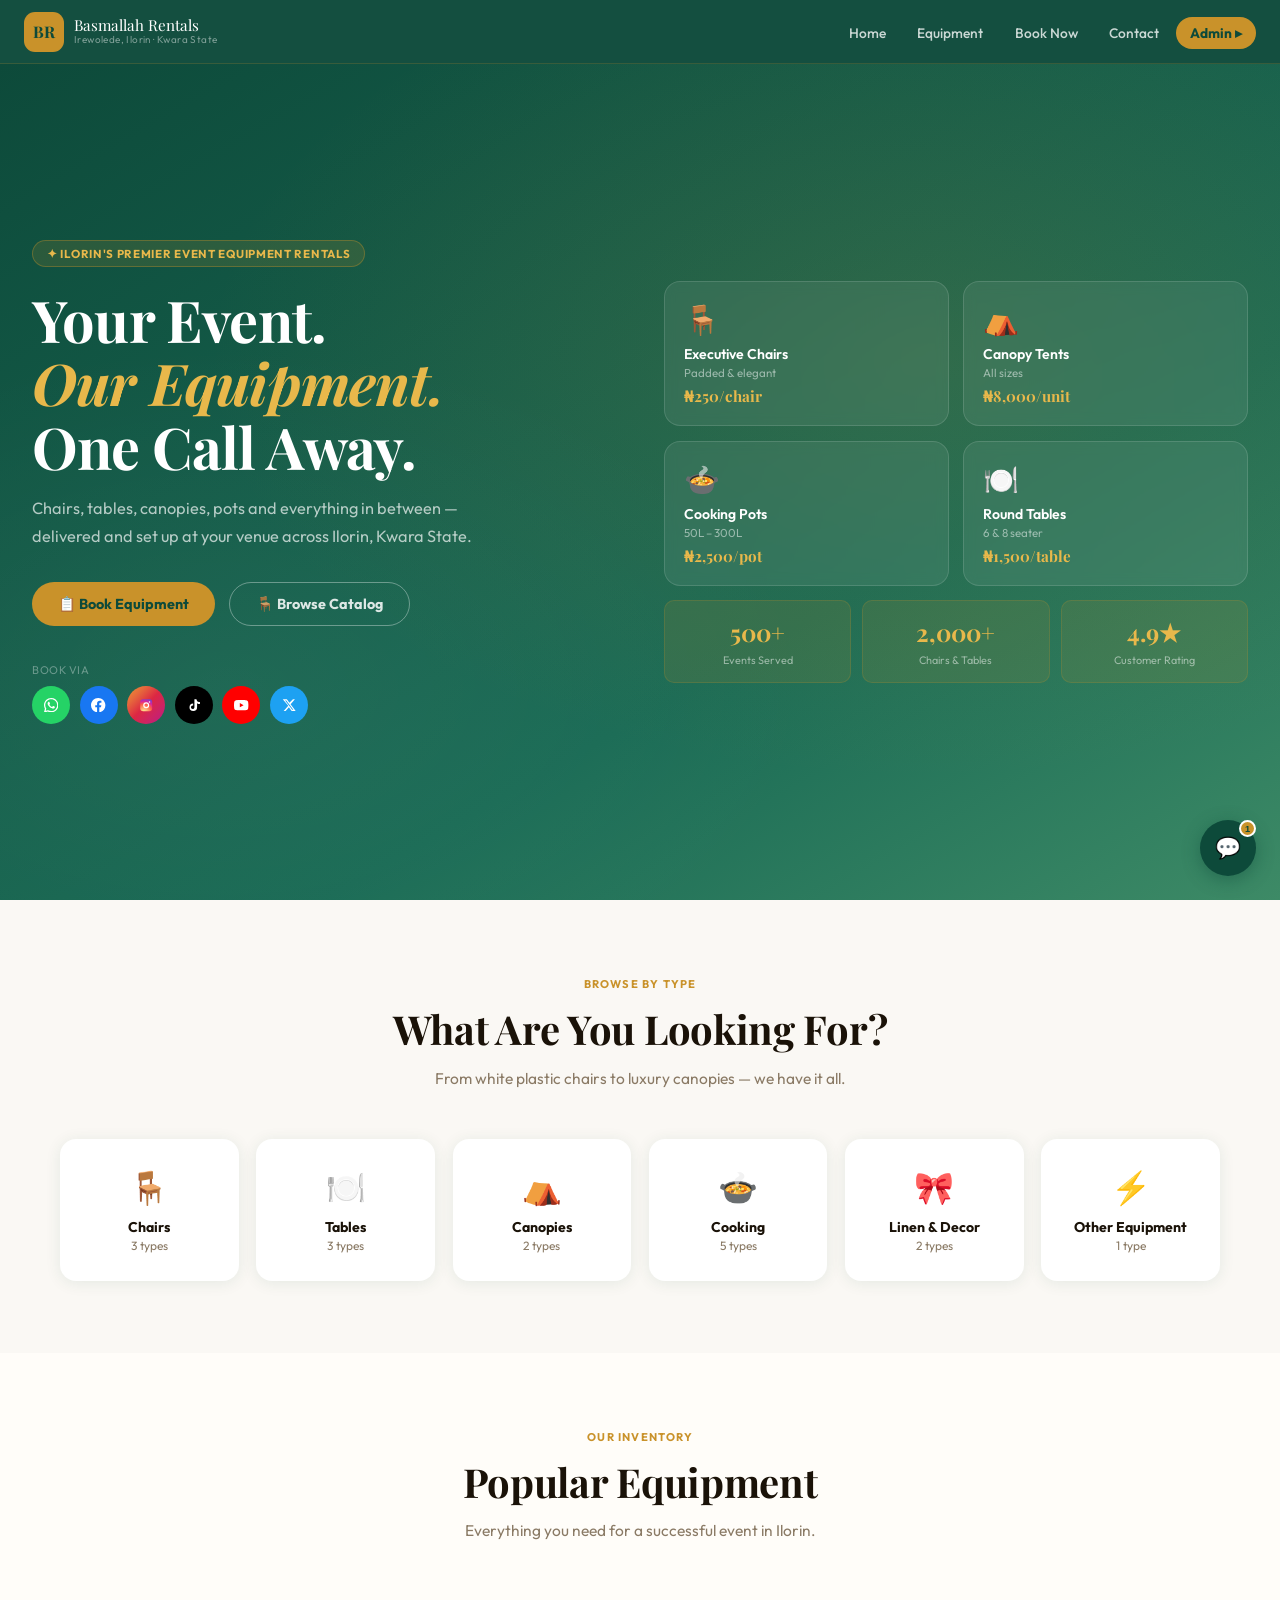
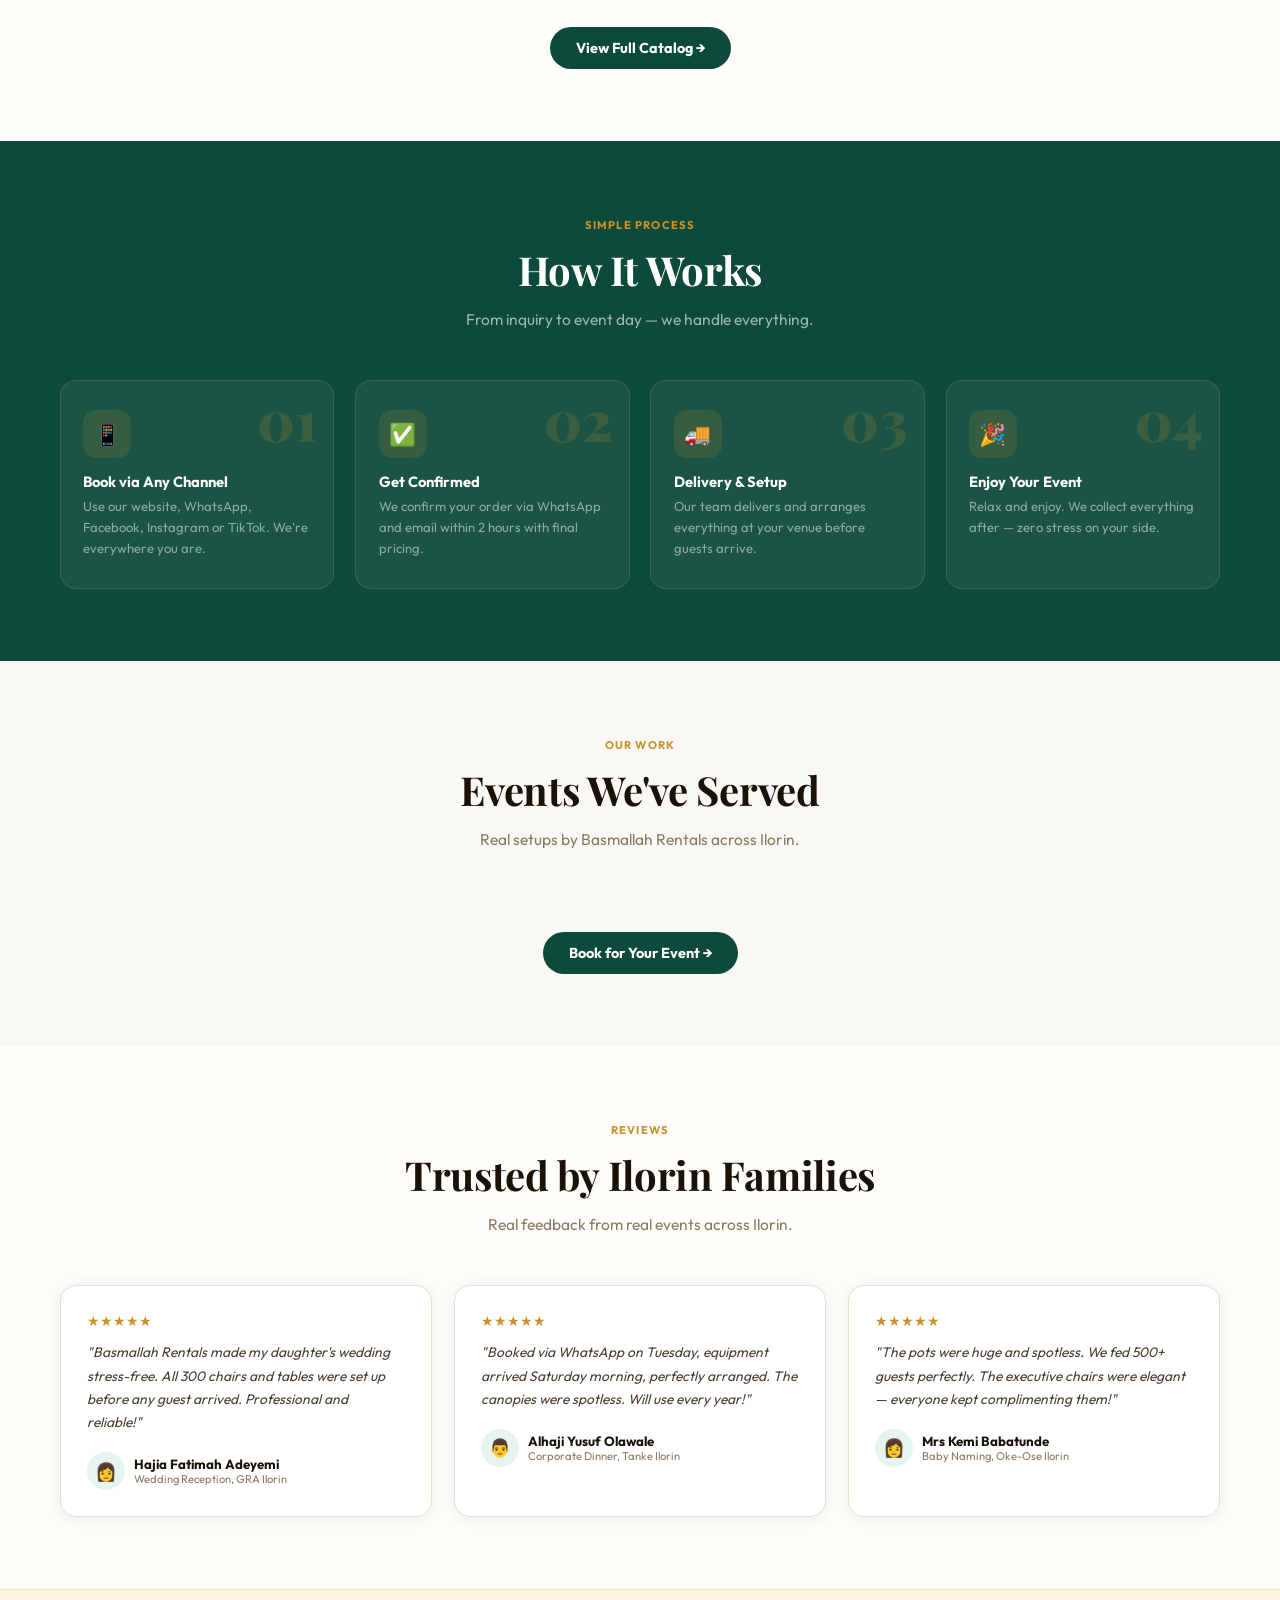
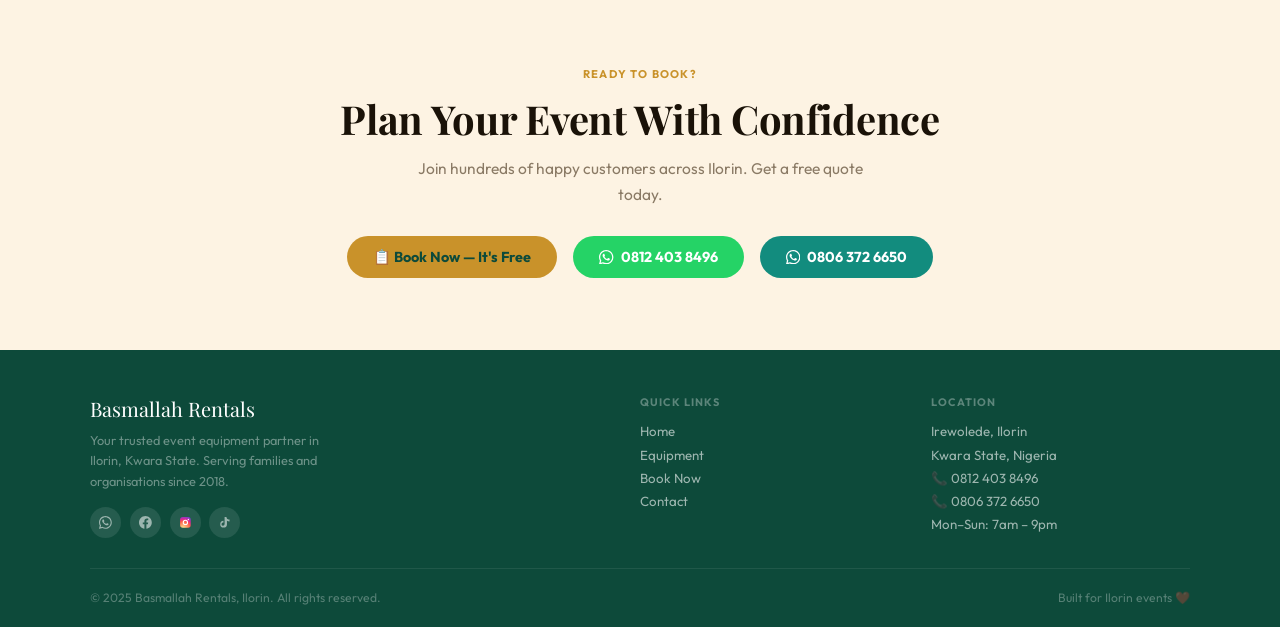
==== commit 36d82eea: "New updated code" ====
--- a/index.html
+++ b/index.html
@@ -4,1425 +4,543 @@
 <meta charset="UTF-8">
 <meta name="viewport" content="width=device-width, initial-scale=1.0">
 <title>Basmallah Rentals — Event Equipment, Ilorin</title>
-  <meta name="description" content="Basmallah Rentals — Premium event equipment hire in Ilorin, Kwara State. Chairs, tables, canopies, pots & more. Delivered and set up at your venue. Call 0812 403 8496.">
-  <meta name="keywords" content="event equipment rental Ilorin, chair hire Ilorin, canopy rental Ilorin, table hire Kwara, event planning Ilorin, Basmallah Rentals">
-  <meta name="author" content="Basmallah Rentals, Irewolede Ilorin">
-  <meta name="theme-color" content="#0d4a3a">
-  <!-- Open Graph (WhatsApp / Facebook link preview) -->
-  <meta property="og:title" content="Basmallah Rentals — Event Equipment Hire, Ilorin">
-  <meta property="og:description" content="Chairs, tables, canopies, pots & more. Delivered & set up at your Ilorin venue. Book now via WhatsApp!">
-  <meta property="og:type" content="business.business">
-  <meta property="og:locale" content="en_NG">
-  <meta property="business:contact_data:street_address" content="Irewolede">
-  <meta property="business:contact_data:locality" content="Ilorin">
-  <meta property="business:contact_data:region" content="Kwara State">
-  <meta property="business:contact_data:country_name" content="Nigeria">
-  <!-- Twitter card -->
-  <meta name="twitter:card" content="summary">
-  <meta name="twitter:title" content="Basmallah Rentals — Event Equipment, Ilorin">
-  <meta name="twitter:description" content="Premium chairs, tables, canopies & more for your Ilorin events.">
-  <!-- PWA -->
-  <link rel="manifest" href="data:application/json,{&quot;name&quot;:&quot;Basmallah Rentals&quot;,&quot;short_name&quot;:&quot;BR Rentals&quot;,&quot;start_url&quot;:&quot;.&quot;,&quot;display&quot;:&quot;standalone&quot;,&quot;background_color&quot;:&quot;#0d4a3a&quot;,&quot;theme_color&quot;:&quot;#0d4a3a&quot;,&quot;icons&quot;:[{&quot;src&quot;:&quot;data:image/svg+xml,&lt;svg xmlns='http://www.w3.org/2000/svg' viewBox='0 0 100 100'&gt;&lt;rect width='100' height='100' rx='20' fill='%230d4a3a'/%3E&lt;text y='75' x='10' font-size='70' font-weight='900' fill='%23c9922a'&gt;BR&lt;/text&gt;&lt;/svg&gt;&quot;,&quot;sizes&quot;:&quot;any&quot;,&quot;type&quot;:&quot;image/svg+xml&quot;}]}">
-  <meta name="mobile-web-app-capable" content="yes">
-  <meta name="apple-mobile-web-app-capable" content="yes">
-  <meta name="apple-mobile-web-app-title" content="Basmallah Rentals">
-  <meta name="apple-mobile-web-app-status-bar-style" content="black-translucent">
-<link href="https://fonts.googleapis.com/css2?family=Playfair+Display:ital,wght@0,400;0,700;0,900;1,400;1,700&family=Outfit:wght@300;400;500;600;700&display=swap" rel="stylesheet">
+<meta name="description" content="Premium event equipment hire in Ilorin, Kwara State. Chairs, tables, canopies, cooking pots delivered and set up at your venue. Call 0812 403 8496.">
+<meta property="og:title" content="Basmallah Rentals — Event Equipment Hire, Ilorin">
+<meta property="og:description" content="Chairs, tables, canopies, pots and more — delivered and set up at your Ilorin venue.">
+<meta property="og:type" content="website">
+<meta name="theme-color" content="#0d4a3a">
+<meta name="mobile-web-app-capable" content="yes">
+<meta name="apple-mobile-web-app-capable" content="yes">
+<meta name="apple-mobile-web-app-title" content="Basmallah Rentals">
+<link href="https://fonts.googleapis.com/css2?family=Playfair+Display:ital,wght@0,700;1,400&family=Outfit:wght@300;400;500;600;700&display=swap" rel="stylesheet">
 <style>
-/* ══════════════════════════════════════
-   DESIGN SYSTEM — Warm Regal
-   Primary: Deep Emerald + Warm Gold
-   Accent: Ivory + Terracotta
-══════════════════════════════════════ */
+/* ── DESIGN TOKENS ── */
 :root {
-  --emerald: #0d4a3a;
-  --emerald-mid: #1a6b55;
-  --emerald-light: #2d8f72;
-  --emerald-pale: #e6f4ef;
-  --gold: #c9922a;
-  --gold-light: #e8b84b;
-  --gold-pale: #fdf3e3;
-  --ivory: #faf8f4;
-  --warm-white: #fffdf9;
-  --terracotta: #c85a3a;
-  --text: #1a1208;
-  --text-mid: #4a3f30;
-  --text-muted: #8a7a65;
-  --border: #e8dece;
-  --border-strong: #c9b89a;
-  --surface: #ffffff;
-  --shadow-sm: 0 2px 12px rgba(13,74,58,0.08);
-  --shadow: 0 4px 24px rgba(13,74,58,0.12);
-  --shadow-lg: 0 12px 48px rgba(13,74,58,0.18);
-  --radius: 18px;
-  --radius-sm: 10px;
-  --font-display: 'Playfair Display', serif;
-  --font-ui: 'Outfit', sans-serif;
-  --ease: cubic-bezier(0.4,0,0.2,1);
-}
-
+  --gr:  #0d4a3a;
+  --gr2: #1a6b55;
+  --gr3: #2d8f72;
+  --gp:  #e6f4ef;
+  --gd:  #c9922a;
+  --gd2: #e8b84b;
+  --gdp: #fdf3e3;
+  --bg:  #faf8f4;
+  --sur: #ffffff;
+  --txt: #1a1208;
+  --tm:  #4a3f30;
+  --tmu: #8a7a65;
+  --bdr: #e8dece;
+  --sh:  0 2px 16px rgba(13,74,58,.09);
+  --shl: 0 8px 40px rgba(13,74,58,.16);
+  --r:   16px;
+  --rs:  10px;
+  --fd:  'Playfair Display', serif;
+  --fu:  'Outfit', sans-serif;
+  --ez:  cubic-bezier(.4,0,.2,1);
+}
 *, *::before, *::after { box-sizing: border-box; margin: 0; padding: 0; }
-
 html { scroll-behavior: smooth; }
-
-body {
-  font-family: var(--font-ui);
-  background: var(--ivory);
-  color: var(--text);
-  overflow-x: hidden;
-  min-height: 100vh;
-}
-
-/* ══════════════ SCROLLBAR ══════════════ */
-::-webkit-scrollbar { width: 6px; }
-::-webkit-scrollbar-track { background: var(--ivory); }
-::-webkit-scrollbar-thumb { background: var(--emerald-light); border-radius: 3px; }
-
-/* ══════════════ NAV ══════════════ */
+body { font-family: var(--fu); background: var(--bg); color: var(--txt); overflow-x: hidden; }
+img  { display: block; max-width: 100%; }
+a    { text-decoration: none; }
+::-webkit-scrollbar { width: 5px; }
+::-webkit-scrollbar-thumb { background: var(--gr3); border-radius: 3px; }
+
+/* ── NAV ── */
 nav {
-  position: fixed; top: 0; left: 0; right: 0; z-index: 1000;
-  display: flex; align-items: center; justify-content: space-between;
-  padding: 0 2.5rem;
-  height: 70px;
-  background: rgba(13,74,58,0.97);
-  backdrop-filter: blur(16px);
-  border-bottom: 1px solid rgba(201,146,42,0.2);
-}
-
-.nav-brand {
-  display: flex; align-items: center; gap: 12px;
-  text-decoration: none; cursor: pointer;
-}
-.nav-logo-mark {
-  width: 42px; height: 42px;
-  background: var(--gold);
-  border-radius: 12px;
+  position: fixed; inset-block-start: 0; left: 0; right: 0; z-index: 1000;
+  height: 64px; display: flex; align-items: center; justify-content: space-between;
+  padding: 0 1.5rem;
+  background: rgba(13,74,58,.97); backdrop-filter: blur(14px);
+  border-bottom: 1px solid rgba(201,146,42,.2);
+}
+.nav-brand { display: flex; align-items: center; gap: 10px; cursor: pointer; }
+.nav-mark {
+  width: 40px; height: 40px; border-radius: 11px;
+  background: var(--gd); display: flex; align-items: center; justify-content: center;
+  font-family: var(--fd); font-size: 1rem; font-weight: 700; color: var(--gr);
+}
+.nav-name { font-family: var(--fd); font-size: .95rem; color: #fff; line-height: 1.1; }
+.nav-sub  { font-size: .62rem; color: rgba(255,255,255,.45); letter-spacing: .4px; }
+.nav-links { display: flex; gap: .2rem; list-style: none; }
+.nav-links a {
+  padding: 7px 14px; border-radius: 8px;
+  color: rgba(255,255,255,.78); font-size: .86rem; font-weight: 500;
+  cursor: pointer; transition: all .2s var(--ez);
+}
+.nav-links a:hover { color: #fff; background: rgba(255,255,255,.1); }
+.nav-cta {
+  background: var(--gd) !important; color: var(--gr) !important;
+  font-weight: 700 !important; border-radius: 50px !important;
+}
+.nav-cta:hover { background: var(--gd2) !important; }
+.hamburger {
+  display: none; background: none; border: none;
+  color: #fff; font-size: 1.4rem; cursor: pointer; padding: 6px; line-height: 1;
+}
+
+/* Mobile nav drawer */
+.mob-menu {
+  display: none; position: fixed;
+  top: 64px; left: 0; right: 0; z-index: 999;
+  background: rgba(13,74,58,.98); padding: 1rem 1.5rem 1.5rem;
+  flex-direction: column; gap: .3rem;
+  border-bottom: 1px solid rgba(201,146,42,.2);
+  box-shadow: 0 8px 24px rgba(0,0,0,.25);
+}
+.mob-menu.open { display: flex; }
+.mob-menu a {
+  padding: 11px 14px; border-radius: 10px;
+  color: rgba(255,255,255,.82); font-size: .95rem; font-weight: 500; cursor: pointer;
+}
+.mob-menu a:hover { background: rgba(255,255,255,.1); color: #fff; }
+.mob-menu .nav-cta { background: var(--gd) !important; color: var(--gr) !important; text-align: center; }
+
+/* ── PAGE SYSTEM ── */
+.page { display: none; padding-top: 64px; min-height: 100vh; }
+.page.active { display: block; }
+
+/* ── BUTTONS ── */
+.btn {
+  display: inline-flex; align-items: center; justify-content: center; gap: 7px;
+  padding: 12px 26px; border-radius: 50px; border: none;
+  font-family: var(--fu); font-size: .9rem; font-weight: 700;
+  cursor: pointer; transition: all .22s var(--ez); white-space: nowrap;
+}
+.btn-gold { background: var(--gd); color: var(--gr); }
+.btn-gold:hover { background: var(--gd2); transform: translateY(-2px); box-shadow: 0 6px 20px rgba(201,146,42,.4); }
+.btn-grn  { background: var(--gr); color: #fff; }
+.btn-grn:hover  { background: var(--gr2); transform: translateY(-1px); }
+.btn-wa   { background: #25D366; color: #fff; }
+.btn-wa:hover   { background: #1da855; transform: translateY(-1px); }
+.btn-ghost { background: transparent; color: rgba(255,255,255,.85); border: 1.5px solid rgba(255,255,255,.35); }
+.btn-ghost:hover { border-color: #fff; background: rgba(255,255,255,.1); }
+.btn-sm { padding: 7px 14px; font-size: .78rem; font-weight: 600; }
+
+/* ── FORMS ── */
+.fld {
+  width: 100%; border: 1.5px solid var(--bdr); border-radius: var(--rs);
+  padding: 10px 13px; font-family: var(--fu); font-size: .9rem; color: var(--txt);
+  background: var(--bg); outline: none; transition: border .2s var(--ez);
+}
+.fld:focus { border-color: var(--gr3); background: #fff; }
+textarea.fld { resize: vertical; min-height: 80px; }
+.lbl {
+  font-size: .73rem; font-weight: 700; color: var(--tmu);
+  text-transform: uppercase; letter-spacing: .4px; margin-bottom: 5px; display: block;
+}
+.fg { display: flex; flex-direction: column; }
+.fg2 { display: grid; grid-template-columns: 1fr 1fr; gap: .9rem; }
+.fg2 .full { grid-column: 1/-1; }
+
+/* ── CARDS ── */
+.card { background: var(--sur); border-radius: var(--r); box-shadow: var(--sh); border: 1px solid var(--bdr); }
+
+/* ── SECTIONS ── */
+.sec { padding: 4.5rem 1.5rem; }
+.sec-inner { max-width: 1160px; margin: 0 auto; }
+.sec-dark { background: var(--gr); }
+.sec-warm { background: #fffdf9; }
+.sec-head { text-align: center; margin-bottom: 3rem; }
+.eyebrow {
+  display: inline-block; font-size: .7rem; font-weight: 700;
+  letter-spacing: 1.2px; text-transform: uppercase; color: var(--gd); margin-bottom: .7rem;
+}
+.sec-title { font-family: var(--fd); font-size: clamp(1.7rem,3.5vw,2.5rem); letter-spacing: -.3px; margin-bottom: .6rem; }
+.sec-sub { color: var(--tmu); font-size: .97rem; max-width: 480px; margin: 0 auto; line-height: 1.7; }
+.light { color: #fff; } .light-sub { color: rgba(255,255,255,.6); }
+
+/* ── HERO ── */
+.hero {
+  min-height: calc(100vh - 64px);
+  background: linear-gradient(150deg, var(--gr) 0%, var(--gr2) 65%, #3d8a66 100%);
+  display: grid; grid-template-columns: 1fr 1fr;
+  align-items: center; gap: 3rem; padding: 3rem 2rem;
+  position: relative; overflow: hidden;
+}
+.hero::before {
+  content: ''; position: absolute; inset: 0; pointer-events: none;
+  background: radial-gradient(ellipse at 72% 35%, rgba(201,146,42,.14) 0%, transparent 55%),
+              radial-gradient(ellipse at 18% 75%, rgba(255,255,255,.04) 0%, transparent 40%);
+}
+.hero-badge {
+  display: inline-flex; align-items: center; gap: 7px;
+  background: rgba(201,146,42,.15); border: 1px solid rgba(201,146,42,.35);
+  color: var(--gd2); padding: 5px 14px; border-radius: 50px;
+  font-size: .72rem; font-weight: 700; letter-spacing: .7px; text-transform: uppercase;
+  margin-bottom: 1.3rem;
+}
+.hero h1 {
+  font-family: var(--fd); font-size: clamp(2.4rem,4.5vw,3.8rem);
+  color: #fff; line-height: 1.1; letter-spacing: -.8px; margin-bottom: 1rem;
+}
+.hero h1 em { font-style: italic; color: var(--gd2); }
+.hero p { color: rgba(255,255,255,.68); font-size: 1.02rem; line-height: 1.72; max-width: 460px; margin-bottom: 2rem; }
+.hero-btns { display: flex; gap: .9rem; flex-wrap: wrap; margin-bottom: 2rem; }
+.hero-social { display: flex; gap: .6rem; align-items: center; flex-wrap: wrap; }
+.hero-social-lbl { font-size: .7rem; color: rgba(255,255,255,.35); letter-spacing: .5px; text-transform: uppercase; margin-right: 4px; }
+.soc-btn {
+  width: 38px; height: 38px; border-radius: 50%; border: none;
   display: flex; align-items: center; justify-content: center;
-  font-family: var(--font-display);
-  font-size: 1.1rem; font-weight: 900;
-  color: var(--emerald);
-  letter-spacing: -1px;
-  flex-shrink: 0;
-}
-.nav-brand-text { line-height: 1.1; }
-.nav-brand-text strong {
-  display: block;
-  font-family: var(--font-display);
-  font-size: 1rem; font-weight: 700;
-  color: #fff;
-}
-.nav-brand-text small {
-  font-size: 0.65rem; color: rgba(255,255,255,0.5);
-  letter-spacing: 0.5px; text-transform: uppercase;
-}
-
-.nav-links {
-  display: flex; align-items: center; gap: 0.3rem; list-style: none;
-}
-.nav-links a {
-  padding: 8px 16px; border-radius: 8px;
-  color: rgba(255,255,255,0.75);
-  font-size: 0.88rem; font-weight: 500;
-  cursor: pointer; text-decoration: none;
-  transition: all 0.2s var(--ease);
-}
-.nav-links a:hover { color: #fff; background: rgba(255,255,255,0.1); }
-.nav-links .btn-nav {
-  background: var(--gold);
-  color: var(--emerald) !important;
-  font-weight: 700 !important;
-  padding: 9px 20px !important;
-}
-.nav-links .btn-nav:hover { background: var(--gold-light) !important; }
-
-.hamburger {
-  display: none;
-  background: none; border: none;
-  color: #fff; font-size: 1.5rem; cursor: pointer;
-  padding: 8px;
-}
-
-/* ══════════════ PAGE SYSTEM ══════════════ */
-.page { display: none; padding-top: 70px; }
-.page.active { display: block; }
-
-/* ══════════════ HERO ══════════════ */
-.hero {
-  min-height: calc(100vh - 70px);
-  background: var(--emerald);
-  position: relative; overflow: hidden;
-  display: grid;
-  grid-template-columns: 1fr 1fr;
-  align-items: center;
-  padding: 4rem 2.5rem;
-  gap: 4rem;
-}
-
-/* Decorative pattern */
-.hero::before {
-  content: '';
-  position: absolute; inset: 0;
-  background-image:
-    radial-gradient(circle at 70% 30%, rgba(201,146,42,0.15) 0%, transparent 50%),
-    radial-gradient(circle at 20% 80%, rgba(255,255,255,0.04) 0%, transparent 40%);
-}
-.hero-pattern {
-  position: absolute; top: 0; right: 0; bottom: 0; left: 50%;
-  background: radial-gradient(ellipse at 60% 40%, rgba(45,143,114,0.4) 0%, transparent 70%);
-  pointer-events: none;
-}
-
-/* Islamic-inspired geometric decoration */
-.hero-geo {
-  position: absolute;
-  top: -60px; right: -60px;
-  width: 400px; height: 400px;
-  opacity: 0.06;
-  background-image: repeating-linear-gradient(
-    45deg,
-    rgba(201,146,42,1) 0px, rgba(201,146,42,1) 1px,
-    transparent 1px, transparent 20px
-  ),
-  repeating-linear-gradient(
-    -45deg,
-    rgba(201,146,42,1) 0px, rgba(201,146,42,1) 1px,
-    transparent 1px, transparent 20px
-  );
-  border-radius: 50%;
-}
-
-.hero-content { position: relative; z-index: 1; }
-
-.hero-badge {
-  display: inline-flex; align-items: center; gap: 8px;
-  background: rgba(201,146,42,0.15);
-  border: 1px solid rgba(201,146,42,0.35);
-  color: var(--gold-light);
-  padding: 6px 16px; border-radius: 50px;
-  font-size: 0.75rem; font-weight: 600;
-  letter-spacing: 0.8px; text-transform: uppercase;
-  margin-bottom: 1.5rem;
-}
-.hero-badge::before { content: '✦'; font-size: 0.6rem; }
-
-.hero h1 {
-  font-family: var(--font-display);
-  font-size: clamp(2.6rem, 4.5vw, 4rem);
-  color: #fff; line-height: 1.1;
-  margin-bottom: 1.2rem; letter-spacing: -1px;
-}
-.hero h1 em { color: var(--gold-light); font-style: italic; }
-
-.hero p {
-  color: rgba(255,255,255,0.65);
-  font-size: 1.05rem; line-height: 1.75;
-  max-width: 480px; margin-bottom: 2.5rem;
-}
-
-.hero-actions { display: flex; gap: 1rem; flex-wrap: wrap; margin-bottom: 3rem; }
-
-.btn-gold {
-  background: var(--gold);
-  color: var(--emerald);
-  border: none; padding: 15px 32px; border-radius: 50px;
-  font-family: var(--font-ui); font-size: 0.95rem; font-weight: 700;
-  cursor: pointer; transition: all 0.25s var(--ease);
-  display: inline-flex; align-items: center; gap: 8px;
-  text-decoration: none; letter-spacing: 0.2px;
-}
-.btn-gold:hover { background: var(--gold-light); transform: translateY(-2px); box-shadow: 0 8px 28px rgba(201,146,42,0.45); }
-
-.btn-ghost {
-  background: transparent; color: rgba(255,255,255,0.85);
-  border: 1.5px solid rgba(255,255,255,0.3);
-  padding: 15px 32px; border-radius: 50px;
-  font-family: var(--font-ui); font-size: 0.95rem; font-weight: 600;
-  cursor: pointer; transition: all 0.25s var(--ease);
-  display: inline-flex; align-items: center; gap: 8px;
-  text-decoration: none;
-}
-.btn-ghost:hover { border-color: rgba(255,255,255,0.7); background: rgba(255,255,255,0.08); }
-
-/* Social row */
-.hero-social {
-  display: flex; gap: 0.8rem; align-items: center;
-}
-.hero-social-label {
-  font-size: 0.75rem; color: rgba(255,255,255,0.4);
-  letter-spacing: 0.5px; text-transform: uppercase;
-  margin-right: 0.3rem;
-}
-.social-btn {
-  width: 38px; height: 38px; border-radius: 50%;
-  border: none; cursor: pointer;
-  display: flex; align-items: center; justify-content: center;
-  font-size: 0.9rem; transition: all 0.2s var(--ease);
-  text-decoration: none; color: #fff;
-}
-.social-btn.wa  { background: #25D366; }
-.social-btn.fb  { background: #1877F2; }
-.social-btn.ig  { background: linear-gradient(135deg,#f09433,#e6683c,#dc2743,#cc2366,#bc1888); }
-.social-btn.tt  { background: #000; }
-.social-btn.yt  { background: #FF0000; }
-.social-btn.tw  { background: #1DA1F2; }
-.social-btn:hover { transform: scale(1.15) translateY(-2px); box-shadow: 0 4px 16px rgba(0,0,0,0.3); }
-
-/* Hero visual side */
-.hero-visual {
-  position: relative; z-index: 1;
-  display: grid; gap: 1rem;
-}
-
-.hero-cards-row { display: grid; grid-template-columns: 1fr 1fr; gap: 1rem; }
-.hero-card {
-  background: rgba(255,255,255,0.06);
-  border: 1px solid rgba(255,255,255,0.12);
-  border-radius: var(--radius);
-  padding: 1.4rem;
-  backdrop-filter: blur(8px);
-  transition: all 0.3s var(--ease);
-}
-.hero-card:hover { background: rgba(255,255,255,0.1); transform: translateY(-3px); }
-.hero-card-icon { font-size: 2rem; margin-bottom: 0.6rem; }
-.hero-card-name {
-  font-weight: 600; color: #fff; font-size: 0.9rem; margin-bottom: 3px;
-}
-.hero-card-detail { font-size: 0.75rem; color: rgba(255,255,255,0.5); }
-.hero-card-price {
-  margin-top: 8px; font-family: var(--font-display);
-  font-size: 1rem; color: var(--gold-light); font-weight: 700;
-}
-
-.hero-stat-row {
-  display: grid; grid-template-columns: repeat(3,1fr); gap: 0.8rem;
-}
-.hero-stat {
-  background: rgba(201,146,42,0.12);
-  border: 1px solid rgba(201,146,42,0.2);
-  border-radius: var(--radius-sm);
-  padding: 1rem; text-align: center;
-}
-.hero-stat-num {
-  font-family: var(--font-display);
-  font-size: 1.6rem; color: var(--gold-light); font-weight: 700;
-  display: block;
-}
-.hero-stat-lbl { font-size: 0.72rem; color: rgba(255,255,255,0.5); }
-
-/* ══════════════ SECTION SYSTEM ══════════════ */
-.section { padding: 5rem 2.5rem; max-width: 1200px; margin: 0 auto; }
-.section-bg { background: var(--warm-white); padding: 5rem 2.5rem; }
-.section-bg-inner { max-width: 1200px; margin: 0 auto; }
-.section-dark { background: var(--emerald); padding: 5rem 2.5rem; }
-.section-dark-inner { max-width: 1200px; margin: 0 auto; }
-
-.section-head { text-align: center; margin-bottom: 3.5rem; }
-.section-eyebrow {
-  display: inline-block;
-  font-size: 0.72rem; font-weight: 700;
-  letter-spacing: 1.5px; text-transform: uppercase;
-  color: var(--gold); margin-bottom: 0.8rem;
-}
-.section-title {
-  font-family: var(--font-display);
-  font-size: clamp(1.8rem,3.5vw,2.6rem);
-  color: var(--text); letter-spacing: -0.5px;
-  margin-bottom: 0.8rem; line-height: 1.2;
-}
-.section-title.light { color: #fff; }
-.section-sub { color: var(--text-muted); font-size: 1rem; max-width: 500px; margin: 0 auto; line-height: 1.7; }
-.section-sub.light { color: rgba(255,255,255,0.6); }
-
-/* ══════════════ EQUIPMENT CATALOG ══════════════ */
-.catalog-tabs {
-  display: flex; gap: 0.5rem; justify-content: center;
-  flex-wrap: wrap; margin-bottom: 2.5rem;
-}
-.catalog-tab {
-  background: var(--surface); border: 1.5px solid var(--border);
-  color: var(--text-muted); padding: 8px 18px; border-radius: 50px;
-  font-family: var(--font-ui); font-size: 0.85rem; font-weight: 600;
-  cursor: pointer; transition: all 0.2s var(--ease);
-}
-.catalog-tab:hover, .catalog-tab.active {
-  background: var(--emerald); border-color: var(--emerald);
-  color: #fff;
-}
-
-.catalog-grid {
-  display: grid;
-  grid-template-columns: repeat(auto-fill, minmax(260px, 1fr));
-  gap: 1.5rem;
-}
-
-.equip-card {
-  background: var(--surface);
-  border-radius: var(--radius);
-  overflow: hidden;
-  box-shadow: var(--shadow-sm);
-  border: 1px solid var(--border);
-  transition: all 0.3s var(--ease);
-  cursor: pointer;
-  position: relative;
-}
-.equip-card:hover {
-  transform: translateY(-5px);
-  box-shadow: var(--shadow-lg);
-  border-color: var(--emerald-light);
-}
-
-.equip-card-img {
-  height: 180px;
-  background: var(--emerald-pale);
-  display: flex; align-items: center; justify-content: center;
-  font-size: 4rem;
-  position: relative;
-  overflow: hidden;
-}
-.equip-card-img::after {
-  content: '';
-  position: absolute; inset: 0;
-  background: linear-gradient(160deg, rgba(13,74,58,0.05), rgba(201,146,42,0.08));
-}
-
-.equip-badge {
-  position: absolute; top: 12px; left: 12px;
-  background: var(--emerald); color: #fff;
-  font-size: 0.65rem; font-weight: 700;
-  letter-spacing: 0.5px; text-transform: uppercase;
-  padding: 3px 10px; border-radius: 50px;
-  z-index: 1;
-}
-.equip-badge.hot { background: var(--terracotta); }
-.equip-badge.new { background: var(--gold); color: var(--emerald); }
-
-.equip-card-body { padding: 1.2rem; }
-.equip-card-cat {
-  font-size: 0.7rem; font-weight: 700;
-  color: var(--emerald-light); text-transform: uppercase;
-  letter-spacing: 0.5px; margin-bottom: 4px;
-}
-.equip-card-name {
-  font-family: var(--font-display);
-  font-size: 1rem; font-weight: 700;
-  color: var(--text); margin-bottom: 6px; line-height: 1.3;
-}
-.equip-card-desc { font-size: 0.8rem; color: var(--text-muted); line-height: 1.5; margin-bottom: 12px; }
-
-.equip-card-footer {
-  display: flex; align-items: center; justify-content: space-between;
-  padding-top: 12px; border-top: 1px solid var(--border);
-}
-.equip-price {
-  font-family: var(--font-display); font-size: 1.1rem;
-  color: var(--emerald); font-weight: 700;
-}
-.equip-price span { font-family: var(--font-ui); font-size: 0.72rem; color: var(--text-muted); font-weight: 400; }
-.equip-add-btn {
-  background: var(--emerald); color: #fff;
-  border: none; width: 34px; height: 34px; border-radius: 50%;
-  font-size: 1.1rem; cursor: pointer;
-  display: flex; align-items: center; justify-content: center;
-  transition: all 0.2s var(--ease);
-}
-.equip-add-btn:hover { background: var(--emerald-light); transform: scale(1.1); }
-.equip-add-btn.added { background: var(--gold); color: var(--emerald); }
-
-/* ══════════════ BOOKING PAGE ══════════════ */
-.booking-layout {
-  display: grid; grid-template-columns: 1fr 400px; gap: 2.5rem;
-  align-items: start;
-}
-
-.booking-form-card {
-  background: var(--surface); border-radius: var(--radius);
-  box-shadow: var(--shadow); border: 1px solid var(--border);
-  overflow: hidden;
-}
-
-.booking-form-header {
-  background: var(--emerald); padding: 1.5rem 1.8rem;
-}
-.booking-form-header h2 {
-  font-family: var(--font-display);
-  font-size: 1.3rem; color: #fff; margin-bottom: 4px;
-}
-.booking-form-header p { font-size: 0.82rem; color: rgba(255,255,255,0.55); }
-
-.booking-form-body { padding: 1.8rem; }
-
-.form-grid { display: grid; grid-template-columns: 1fr 1fr; gap: 1rem; }
-.form-group { display: flex; flex-direction: column; gap: 6px; }
-.form-group.full { grid-column: 1 / -1; }
-
-label.fld-label {
-  font-size: 0.75rem; font-weight: 700;
-  color: var(--text-muted);
-  text-transform: uppercase; letter-spacing: 0.4px;
-}
-
-.fld {
-  border: 1.5px solid var(--border);
-  border-radius: var(--radius-sm);
-  padding: 11px 14px;
-  font-family: var(--font-ui); font-size: 0.92rem;
-  color: var(--text); background: var(--ivory);
-  outline: none; transition: all 0.2s var(--ease);
-  width: 100%;
-}
-.fld:focus { border-color: var(--emerald-light); background: #fff; box-shadow: 0 0 0 3px rgba(45,143,114,0.12); }
-textarea.fld { resize: vertical; min-height: 90px; }
-
-/* Platform selector */
-.platform-grid {
-  display: grid; grid-template-columns: repeat(3,1fr); gap: 0.6rem;
-}
-.platform-btn {
-  border: 1.5px solid var(--border);
-  border-radius: var(--radius-sm);
-  padding: 10px 8px;
-  text-align: center; cursor: pointer;
-  transition: all 0.2s var(--ease);
-  background: var(--ivory);
-}
-.platform-btn:hover { border-color: var(--emerald-light); }
-.platform-btn.selected { border-color: var(--emerald); background: var(--emerald-pale); }
-.platform-btn-icon { font-size: 1.4rem; display: block; margin-bottom: 3px; }
-.platform-btn-name { font-size: 0.7rem; font-weight: 600; color: var(--text-muted); }
-.platform-btn.selected .platform-btn-name { color: var(--emerald); }
+  cursor: pointer; font-size: .9rem; transition: all .2s var(--ez); color: #fff;
+}
+.soc-btn:hover { transform: scale(1.12) translateY(-2px); box-shadow: 0 4px 14px rgba(0,0,0,.3); }
+.s-wa { background: #25D366; } .s-fb { background: #1877F2; }
+.s-ig { background: linear-gradient(135deg,#f09433,#e6683c,#dc2743,#cc2366,#bc1888); }
+.s-tt { background: #000; } .s-yt { background: #FF0000; } .s-tw { background: #1DA1F2; }
+
+/* Hero visual */
+.hero-right { position: relative; z-index: 1; display: flex; flex-direction: column; gap: .9rem; }
+.hero-cards { display: grid; grid-template-columns: 1fr 1fr; gap: .9rem; }
+.hcard {
+  background: rgba(255,255,255,.07); border: 1px solid rgba(255,255,255,.13);
+  border-radius: var(--r); padding: 1.2rem; backdrop-filter: blur(6px);
+  transition: all .3s var(--ez);
+}
+.hcard:hover { background: rgba(255,255,255,.12); transform: translateY(-3px); }
+.hcard-icon { font-size: 1.8rem; margin-bottom: .5rem; }
+.hcard-name { font-weight: 600; color: #fff; font-size: .88rem; margin-bottom: 2px; }
+.hcard-detail { font-size: .72rem; color: rgba(255,255,255,.5); }
+.hcard-price { font-family: var(--fd); font-size: .95rem; color: var(--gd2); font-weight: 700; margin-top: 6px; }
+.hero-stats { display: grid; grid-template-columns: repeat(3,1fr); gap: .7rem; }
+.hstat { background: rgba(201,146,42,.12); border: 1px solid rgba(201,146,42,.2); border-radius: var(--rs); padding: .9rem; text-align: center; }
+.hstat-num { font-family: var(--fd); font-size: 1.5rem; color: var(--gd2); font-weight: 700; display: block; }
+.hstat-lbl { font-size: .68rem; color: rgba(255,255,255,.5); }
+
+/* ── CATEGORIES ── */
+.cats-grid { display: grid; grid-template-columns: repeat(auto-fill,minmax(165px,1fr)); gap: 1.1rem; }
+.cat-card {
+  background: var(--sur); border-radius: var(--r); padding: 1.6rem 1.1rem; text-align: center;
+  cursor: pointer; transition: all .25s var(--ez); border: 2px solid transparent; box-shadow: var(--sh);
+}
+.cat-card:hover { border-color: var(--gr3); transform: translateY(-3px); box-shadow: var(--shl); }
+.cat-icon { font-size: 2rem; margin-bottom: .7rem; }
+.cat-name { font-weight: 700; font-size: .88rem; color: var(--txt); }
+.cat-count { font-size: .75rem; color: var(--tmu); margin-top: 2px; }
+
+/* ── HOW IT WORKS ── */
+.how-grid { display: grid; grid-template-columns: repeat(auto-fit,minmax(210px,1fr)); gap: 1.3rem; }
+.how-card { background: rgba(255,255,255,.06); border: 1px solid rgba(255,255,255,.1); border-radius: var(--r); padding: 1.8rem 1.4rem; position: relative; }
+.how-num { font-family: var(--fd); font-size: 3.5rem; color: rgba(201,146,42,.18); position: absolute; top: 10px; right: 16px; font-weight: 900; line-height: 1; }
+.how-icon { width: 48px; height: 48px; border-radius: 13px; background: rgba(201,146,42,.14); display: flex; align-items: center; justify-content: center; font-size: 1.35rem; margin-bottom: .9rem; }
+.how-title { font-weight: 700; color: #fff; font-size: .92rem; margin-bottom: 5px; }
+.how-desc  { font-size: .82rem; color: rgba(255,255,255,.5); line-height: 1.6; }
+
+/* ── EQUIPMENT CARDS ── */
+.catalog-tabs { display: flex; gap: .5rem; justify-content: center; flex-wrap: wrap; margin-bottom: 2.2rem; }
+.ctab {
+  background: var(--sur); border: 1.5px solid var(--bdr); color: var(--tmu);
+  padding: 7px 17px; border-radius: 50px; font-family: var(--fu); font-size: .83rem; font-weight: 600;
+  cursor: pointer; transition: all .2s var(--ez);
+}
+.ctab:hover, .ctab.active { background: var(--gr); border-color: var(--gr); color: #fff; }
+.eq-grid { display: grid; grid-template-columns: repeat(auto-fill,minmax(260px,1fr)); gap: 1.4rem; }
+.eq-card { background: var(--sur); border-radius: var(--r); overflow: hidden; box-shadow: var(--sh); border: 1px solid var(--bdr); transition: all .28s var(--ez); cursor: pointer; }
+.eq-card:hover { transform: translateY(-4px); box-shadow: var(--shl); border-color: var(--gr3); }
+.eq-img { height: 180px; background: var(--gp); display: flex; align-items: center; justify-content: center; font-size: 3.5rem; position: relative; overflow: hidden; background-size: cover; background-position: center; }
+.eq-badge { position: absolute; top: 10px; left: 10px; background: var(--gr); color: #fff; font-size: .65rem; font-weight: 700; letter-spacing: .4px; text-transform: uppercase; padding: 3px 9px; border-radius: 50px; }
+.eq-badge.hot { background: #c85a3a; }
+.eq-badge.new-b { background: var(--gd); color: var(--gr); }
+.eq-body { padding: 1.1rem; }
+.eq-cat { font-size: .68rem; font-weight: 700; color: var(--gr3); text-transform: uppercase; letter-spacing: .5px; margin-bottom: 3px; }
+.eq-name { font-family: var(--fd); font-size: .98rem; font-weight: 700; color: var(--txt); margin-bottom: 5px; line-height: 1.3; }
+.eq-desc { font-size: .79rem; color: var(--tmu); line-height: 1.5; margin-bottom: 10px; }
+.eq-footer { display: flex; align-items: center; justify-content: space-between; padding-top: 10px; border-top: 1px solid var(--bdr); }
+.eq-price { font-family: var(--fd); font-size: 1.05rem; color: var(--gr); font-weight: 700; }
+.eq-price span { font-family: var(--fu); font-size: .7rem; color: var(--tmu); font-weight: 400; }
+.eq-add { background: var(--gr); color: #fff; border: none; width: 32px; height: 32px; border-radius: 50%; font-size: 1.1rem; cursor: pointer; display: flex; align-items: center; justify-content: center; transition: all .2s var(--ez); }
+.eq-add:hover { background: var(--gr3); transform: scale(1.1); }
+.eq-add.added { background: var(--gd); color: var(--gr); }
+
+/* ── GALLERY ── */
+.gallery { display: grid; grid-template-columns: repeat(3,1fr); gap: .8rem; }
+.g-item { border-radius: 13px; overflow: hidden; position: relative; aspect-ratio: 4/3; background: var(--gp); cursor: pointer; }
+.g-item.tall { grid-row: span 2; aspect-ratio: auto; }
+.g-item img { width: 100%; height: 100%; object-fit: cover; transition: transform .4s var(--ez); }
+.g-item:hover img { transform: scale(1.05); }
+.g-lbl { position: absolute; bottom: 0; left: 0; right: 0; background: linear-gradient(transparent,rgba(13,74,58,.82)); color: #fff; padding: 1.2rem .8rem .6rem; font-size: .74rem; font-weight: 600; }
+
+/* ── TESTIMONIALS ── */
+.testi-grid { display: grid; grid-template-columns: repeat(auto-fit,minmax(270px,1fr)); gap: 1.4rem; }
+.testi { padding: 1.6rem; }
+.testi-stars { color: var(--gd); font-size: .88rem; margin-bottom: .7rem; }
+.testi-text { font-size: .86rem; color: var(--tm); line-height: 1.7; margin-bottom: 1.1rem; font-style: italic; }
+.testi-auth { display: flex; align-items: center; gap: 9px; }
+.testi-ava { width: 38px; height: 38px; border-radius: 50%; background: var(--gp); display: flex; align-items: center; justify-content: center; font-size: 1.1rem; }
+.testi-name { font-weight: 700; font-size: .83rem; }
+.testi-ev   { font-size: .7rem; color: var(--tmu); }
+
+/* ── BOOKING PAGE ── */
+.booking-layout { display: grid; grid-template-columns: 1fr 380px; gap: 2rem; max-width: 1100px; margin: 0 auto; }
+.booking-card { overflow: hidden; }
+.booking-hd { background: var(--gr); padding: 1.4rem 1.7rem; }
+.booking-hd h2 { font-family: var(--fd); font-size: 1.3rem; color: #fff; margin-bottom: 3px; }
+.booking-hd p  { font-size: .78rem; color: rgba(255,255,255,.5); }
+.booking-body  { padding: 1.6rem; }
+.platform-grid { display: grid; grid-template-columns: repeat(3,1fr); gap: .55rem; }
+.plat-btn {
+  border: 1.5px solid var(--bdr); border-radius: var(--rs); padding: 9px 6px; text-align: center;
+  cursor: pointer; transition: all .2s var(--ez); background: var(--bg);
+}
+.plat-btn:hover { border-color: var(--gr3); }
+.plat-btn.sel { border-color: var(--gr); background: var(--gp); }
+.plat-icon { font-size: 1.3rem; display: flex; justify-content: center; margin-bottom: 3px; }
+.plat-name { font-size: .67rem; font-weight: 600; color: var(--tmu); }
+.plat-btn.sel .plat-name { color: var(--gr); }
+.booking-actions { display: grid; grid-template-columns: 1fr 1fr; gap: .8rem; margin-top: 1.4rem; }
 
 /* Order summary */
-.order-summary {
-  background: var(--surface); border-radius: var(--radius);
-  box-shadow: var(--shadow); border: 1px solid var(--border);
-  position: sticky; top: 90px;
-  overflow: hidden;
-}
-.order-summary-header {
-  background: var(--gold-pale); padding: 1.2rem 1.5rem;
-  border-bottom: 1px solid var(--border);
-}
-.order-summary-header h3 {
-  font-family: var(--font-display); font-size: 1.1rem; color: var(--text);
-}
-.order-body { padding: 1.2rem 1.5rem; }
-
-.order-items { list-style: none; margin-bottom: 1rem; }
-.order-item {
-  display: flex; align-items: center; justify-content: space-between;
-  padding: 8px 0; border-bottom: 1px solid var(--border);
-  font-size: 0.88rem; gap: 8px;
-}
+.order-card { position: sticky; top: 80px; overflow: hidden; }
+.order-hd { background: var(--gdp); padding: 1.1rem 1.4rem; border-bottom: 1px solid var(--bdr); }
+.order-hd h3 { font-family: var(--fd); font-size: 1.05rem; }
+.order-body { padding: 1.1rem 1.4rem; }
+.order-items { list-style: none; }
+.order-item { display: flex; align-items: center; gap: 7px; padding: 7px 0; border-bottom: 1px solid var(--bdr); font-size: .85rem; }
 .order-item:last-child { border-bottom: none; }
-.order-item-name { color: var(--text); flex: 1; }
-.order-item-qty {
-  display: flex; align-items: center; gap: 8px;
-  color: var(--text-muted); font-size: 0.8rem;
-}
-.qty-btn {
-  width: 22px; height: 22px; border-radius: 50%;
-  border: 1px solid var(--border); background: var(--ivory);
-  cursor: pointer; font-size: 0.9rem;
-  display: flex; align-items: center; justify-content: center;
-  transition: all 0.15s; line-height: 1;
-  color: var(--text);
-}
-.qty-btn:hover { background: var(--emerald); color: #fff; border-color: var(--emerald); }
-.order-item-price { color: var(--emerald); font-weight: 600; white-space: nowrap; }
-.order-empty { text-align: center; padding: 2rem 1rem; color: var(--text-muted); font-size: 0.88rem; }
-
-.order-total-row {
-  display: flex; justify-content: space-between;
-  align-items: center; padding-top: 12px;
-  border-top: 2px solid var(--border);
-  margin-top: 4px;
-}
-.order-total-label { font-weight: 700; font-size: 0.95rem; }
-.order-total-value {
-  font-family: var(--font-display); font-size: 1.4rem;
-  color: var(--emerald); font-weight: 700;
-}
-
-.note-box {
-  background: var(--gold-pale); border: 1px solid rgba(201,146,42,0.25);
-  border-radius: var(--radius-sm); padding: 10px 14px;
-  font-size: 0.78rem; color: var(--text-mid); line-height: 1.5;
-  margin-top: 1rem;
-}
-
-/* ══════════════ ADMIN ══════════════ */
-.admin-layout { display: grid; grid-template-columns: 220px 1fr; min-height: calc(100vh - 70px); }
-
-.admin-nav {
-  background: var(--emerald); padding: 1.5rem 1rem;
-  min-height: 100%;
-}
-.admin-nav-brand {
-  font-family: var(--font-display); font-size: 1rem;
-  color: #fff; padding: 0 0.5rem 1.5rem;
-  border-bottom: 1px solid rgba(255,255,255,0.1);
-  margin-bottom: 1.5rem;
-}
-.admin-nav-label {
-  font-size: 0.65rem; font-weight: 700;
-  letter-spacing: 1.2px; text-transform: uppercase;
-  color: rgba(255,255,255,0.35); padding: 0 0.8rem;
-  margin-bottom: 0.6rem;
-}
-.admin-link {
-  display: flex; align-items: center; gap: 10px;
-  padding: 9px 14px; border-radius: 9px;
-  color: rgba(255,255,255,0.65);
-  font-size: 0.85rem; font-weight: 500;
-  cursor: pointer; transition: all 0.2s var(--ease);
-  margin-bottom: 2px; text-decoration: none;
-}
-.admin-link:hover, .admin-link.active {
-  background: rgba(255,255,255,0.1); color: #fff;
-}
-.admin-link .dot {
-  width: 7px; height: 7px; border-radius: 50%;
-  background: var(--gold); margin-left: auto;
-}
-
-.admin-main { background: var(--ivory); padding: 2rem; overflow-y: auto; }
-.admin-page-title {
-  font-family: var(--font-display); font-size: 1.6rem;
-  color: var(--text); margin-bottom: 0.4rem;
-}
-.admin-page-sub { color: var(--text-muted); font-size: 0.85rem; margin-bottom: 2rem; }
-
-.kpi-row {
-  display: grid; grid-template-columns: repeat(auto-fit,minmax(160px,1fr));
-  gap: 1rem; margin-bottom: 2rem;
-}
-.kpi {
-  background: var(--surface); border-radius: var(--radius);
-  padding: 1.4rem; box-shadow: var(--shadow-sm);
-  border: 1px solid var(--border);
-}
-.kpi-val {
-  font-family: var(--font-display); font-size: 2rem;
-  color: var(--emerald); font-weight: 700; line-height: 1;
-  margin-bottom: 4px;
-}
-.kpi-lbl { font-size: 0.75rem; color: var(--text-muted); font-weight: 600; text-transform: uppercase; letter-spacing: 0.4px; }
-.kpi-change { font-size: 0.75rem; color: #27ae60; margin-top: 6px; }
-
-/* Table */
-.tbl-wrap {
-  background: var(--surface); border-radius: var(--radius);
-  box-shadow: var(--shadow-sm); border: 1px solid var(--border);
-  overflow: hidden; margin-bottom: 2rem;
-}
-.tbl-head {
-  display: flex; align-items: center; justify-content: space-between;
-  padding: 1rem 1.5rem;
-  border-bottom: 1px solid var(--border);
-}
-.tbl-head-title { font-weight: 700; font-size: 0.95rem; color: var(--text); }
+.order-item-name { flex: 1; color: var(--txt); }
+.order-item-qty { display: flex; align-items: center; gap: 7px; color: var(--tmu); }
+.qty-btn { width: 22px; height: 22px; border-radius: 50%; border: 1px solid var(--bdr); background: var(--bg); cursor: pointer; font-size: .9rem; display: flex; align-items: center; justify-content: center; transition: all .15s; }
+.qty-btn:hover { background: var(--gr); color: #fff; border-color: var(--gr); }
+.order-item-price { font-weight: 600; color: var(--gr); white-space: nowrap; }
+.order-empty { text-align: center; padding: 1.8rem 1rem; color: var(--tmu); font-size: .86rem; }
+.order-total { display: flex; justify-content: space-between; align-items: center; padding-top: 11px; border-top: 2px solid var(--bdr); margin-top: 4px; }
+.order-total-lbl { font-weight: 700; font-size: .9rem; }
+.order-total-val { font-family: var(--fd); font-size: 1.35rem; color: var(--gr); font-weight: 700; }
+.price-box { background: var(--gp); border: 1px solid var(--gr3); border-radius: var(--rs); padding: .9rem 1.1rem; margin-top: .8rem; }
+.price-box-hd { font-size: .72rem; font-weight: 700; color: var(--gr); text-transform: uppercase; letter-spacing: .4px; margin-bottom: .5rem; }
+.price-line { display: flex; justify-content: space-between; font-size: .8rem; color: var(--tmu); margin-bottom: 2px; }
+.price-line strong { color: var(--gr); }
+.note-box { background: var(--gdp); border: 1px solid rgba(201,146,42,.25); border-radius: var(--rs); padding: 9px 13px; font-size: .76rem; color: var(--tm); line-height: 1.5; margin-top: .8rem; }
+
+/* ── MODAL ── */
+.overlay { display: none; position: fixed; inset: 0; background: rgba(13,74,58,.55); z-index: 2000; align-items: center; justify-content: center; padding: 1rem; backdrop-filter: blur(5px); }
+.overlay.open { display: flex; }
+.modal { background: var(--sur); border-radius: 22px; width: 100%; max-width: 550px; max-height: 90vh; overflow-y: auto; box-shadow: 0 28px 70px rgba(0,0,0,.25); animation: mIn .28s cubic-bezier(.34,1.56,.64,1); }
+@keyframes mIn { from { opacity:0; transform:scale(.9) translateY(18px); } to { opacity:1; transform:scale(1) translateY(0); } }
+.modal-hd { background: var(--gr); padding: 1.4rem 1.7rem; border-radius: 22px 22px 0 0; display: flex; align-items: center; justify-content: space-between; }
+.modal-hd h2 { font-family: var(--fd); font-size: 1.25rem; color: #fff; }
+.modal-close { background: rgba(255,255,255,.13); border: none; width: 34px; height: 34px; border-radius: 50%; color: rgba(255,255,255,.8); cursor: pointer; font-size: 1rem; display: flex; align-items: center; justify-content: center; transition: all .18s; }
+.modal-close:hover { background: rgba(255,255,255,.22); color: #fff; }
+.modal-body { padding: 1.6rem; }
+.modal-preview { background: var(--gp); border-radius: var(--rs); padding: .9rem 1.1rem; margin-bottom: 1.3rem; display: flex; align-items: center; gap: 11px; }
+.modal-photo { width: 100%; height: 170px; border-radius: var(--rs); overflow: hidden; background: var(--gp); display: flex; align-items: center; justify-content: center; font-size: 4rem; background-size: cover; background-position: center; margin-bottom: 1rem; }
+.modal-qty-row { display: flex; align-items: center; justify-content: space-between; background: var(--bg); border-radius: var(--rs); padding: 9px 15px; border: 1px solid var(--bdr); margin-bottom: .9rem; }
+.modal-qty-ctrl { display: flex; align-items: center; gap: 13px; }
+.modal-qty-btn { width: 30px; height: 30px; border-radius: 50%; border: 1.5px solid var(--bdr); background: var(--sur); cursor: pointer; font-size: 1.1rem; display: flex; align-items: center; justify-content: center; font-weight: 700; color: var(--gr); transition: all .15s; }
+.modal-qty-btn:hover { background: var(--gr); color: #fff; border-color: var(--gr); }
+.modal-qty-num { font-family: var(--fd); font-size: 1.2rem; font-weight: 700; min-width: 22px; text-align: center; }
+.modal-cost-box { display: flex; justify-content: space-between; align-items: center; background: var(--gdp); border-radius: var(--rs); padding: 11px 15px; margin-bottom: 1.1rem; }
+.modal-cost-lbl { font-size: .8rem; color: var(--tmu); font-weight: 600; }
+.modal-cost-val { font-family: var(--fd); font-size: 1.3rem; color: var(--gr); font-weight: 700; }
+
+/* ── CONTACT ── */
+.contact-grid { display: grid; grid-template-columns: 1fr 1fr; gap: 3rem; align-items: start; max-width: 1000px; margin: 0 auto; }
+.cinfo h2 { font-family: var(--fd); font-size: 1.9rem; margin-bottom: .9rem; }
+.cinfo p  { color: var(--tmu); line-height: 1.7; margin-bottom: 1.4rem; }
+.cinfo-item { display: flex; align-items: flex-start; gap: 11px; margin-bottom: .9rem; }
+.cinfo-icon { width: 40px; height: 40px; border-radius: 11px; background: var(--gp); display: flex; align-items: center; justify-content: center; font-size: .95rem; color: var(--gr3); flex-shrink: 0; }
+.cinfo-text strong { display: block; font-size: .86rem; color: var(--txt); margin-bottom: 1px; }
+.cinfo-text small  { font-size: .76rem; color: var(--tmu); }
+.soc-grid { display: grid; grid-template-columns: repeat(3,1fr); gap: .65rem; margin-top: 1.4rem; }
+.soc-card { border-radius: var(--rs); padding: 11px 7px; text-align: center; cursor: pointer; transition: all .2s; display: flex; flex-direction: column; align-items: center; gap: 5px; }
+.soc-card:hover { transform: translateY(-3px); box-shadow: var(--sh); }
+.soc-card-icon { font-size: 1.35rem; display: flex; justify-content: center; }
+.soc-card-lbl  { font-size: .64rem; font-weight: 700; }
+
+/* ── ADMIN ── */
+.admin-layout { display: grid; grid-template-columns: 220px 1fr; min-height: calc(100vh - 64px); }
+.admin-sidebar { background: var(--gr); padding: 1.4rem 1rem; }
+.admin-brand   { font-family: var(--fd); font-size: 1rem; color: #fff; padding: 0 .5rem 1.3rem; border-bottom: 1px solid rgba(255,255,255,.1); margin-bottom: 1.3rem; }
+.admin-label   { font-size: .64rem; font-weight: 700; letter-spacing: 1.2px; text-transform: uppercase; color: rgba(255,255,255,.33); padding: 0 .8rem; margin-bottom: .5rem; margin-top: .8rem; }
+.admin-link { display: flex; align-items: center; gap: 9px; padding: 9px 13px; border-radius: 9px; color: rgba(255,255,255,.65); font-size: .84rem; font-weight: 500; cursor: pointer; transition: all .18s var(--ez); margin-bottom: 2px; }
+.admin-link:hover, .admin-link.active { background: rgba(255,255,255,.1); color: #fff; }
+.admin-link.danger { color: rgba(255,100,100,.8); }
+.admin-link.danger:hover { background: rgba(255,80,80,.15); color: #ff8080; }
+.admin-main   { background: var(--bg); padding: 1.8rem; overflow-y: auto; }
+.a-title { font-family: var(--fd); font-size: 1.6rem; color: var(--txt); margin-bottom: .3rem; }
+.a-sub   { color: var(--tmu); font-size: .83rem; margin-bottom: 1.8rem; }
+.kpi-row { display: grid; grid-template-columns: repeat(auto-fit,minmax(155px,1fr)); gap: 1rem; margin-bottom: 1.8rem; }
+.kpi { padding: 1.3rem; }
+.kpi-val { font-family: var(--fd); font-size: 2rem; color: var(--gr); font-weight: 700; line-height: 1; margin-bottom: 3px; }
+.kpi-lbl { font-size: .73rem; color: var(--tmu); font-weight: 600; text-transform: uppercase; letter-spacing: .4px; }
+.kpi-ch  { font-size: .73rem; color: #27ae60; margin-top: 5px; }
+.act-btns { display: flex; gap: .5rem; flex-wrap: wrap; margin-bottom: 1.8rem; }
+.tbl-wrap { overflow: hidden; margin-bottom: 1.8rem; }
+.tbl-head { display: flex; align-items: center; justify-content: space-between; padding: .9rem 1.3rem; border-bottom: 1px solid var(--bdr); }
+.tbl-head-title { font-weight: 700; font-size: .92rem; }
 table { width: 100%; border-collapse: collapse; }
-thead { background: var(--emerald); }
-th {
-  font-family: var(--font-ui); font-size: 0.72rem; font-weight: 700;
-  letter-spacing: 0.5px; text-transform: uppercase;
-  color: rgba(255,255,255,0.65); padding: 11px 16px; text-align: left;
-}
-td { padding: 11px 16px; font-size: 0.85rem; color: var(--text); border-bottom: 1px solid var(--border); vertical-align: middle; }
+thead { background: var(--gr); }
+th { font-family: var(--fu); font-size: .7rem; font-weight: 700; letter-spacing: .5px; text-transform: uppercase; color: rgba(255,255,255,.65); padding: 10px 14px; text-align: left; white-space: nowrap; }
+td { padding: 10px 14px; font-size: .83rem; color: var(--txt); border-bottom: 1px solid var(--bdr); vertical-align: middle; }
 tr:last-child td { border-bottom: none; }
-tr:hover td { background: var(--ivory); }
-
-.badge {
-  display: inline-flex; align-items: center; gap: 4px;
-  padding: 3px 10px; border-radius: 50px;
-  font-size: 0.7rem; font-weight: 700; font-family: var(--font-ui);
-}
+tr:hover td { background: var(--bg); }
+.tbl-wrap table { overflow-x: auto; }
+.badge { display: inline-flex; align-items: center; gap: 3px; padding: 2px 9px; border-radius: 50px; font-size: .69rem; font-weight: 700; font-family: var(--fu); }
 .badge-confirmed { background: #d4edda; color: #155724; }
 .badge-pending   { background: #fff3cd; color: #856404; }
 .badge-cancelled { background: #f8d7da; color: #721c24; }
-.badge-new       { background: var(--emerald-pale); color: var(--emerald); }
-
-.act-btn {
-  border: 1px solid var(--border); border-radius: 7px;
-  padding: 4px 12px; font-size: 0.75rem; font-weight: 600;
-  color: var(--text-muted); background: none; cursor: pointer;
-  transition: all 0.15s; font-family: var(--font-ui);
-  margin-right: 4px;
-}
-.act-btn:hover { border-color: var(--emerald); color: var(--emerald); }
-.act-btn.danger:hover { border-color: var(--terracotta); color: var(--terracotta); }
-
-/* Admin form */
-.admin-form-card {
-  background: var(--surface); border-radius: var(--radius);
-  box-shadow: var(--shadow-sm); border: 1px solid var(--border);
-  padding: 2rem;
-}
-
-/* ══════════════ MODAL ══════════════ */
-.modal-bg {
-  display: none; position: fixed; inset: 0;
-  background: rgba(13,74,58,0.55); z-index: 2000;
-  align-items: center; justify-content: center; padding: 1rem;
-  backdrop-filter: blur(6px);
-}
-.modal-bg.open { display: flex; }
-.modal {
-  background: var(--surface); border-radius: 24px;
-  width: 100%; max-width: 560px; max-height: 92vh;
-  overflow-y: auto; box-shadow: 0 32px 80px rgba(0,0,0,0.25);
-  animation: modalPop 0.3s cubic-bezier(0.34,1.56,0.64,1);
-}
-@keyframes modalPop {
-  from { opacity:0; transform:scale(0.88) translateY(24px); }
-  to   { opacity:1; transform:scale(1) translateY(0); }
-}
-.modal-hd {
-  background: var(--emerald); padding: 1.5rem 1.8rem;
-  border-radius: 24px 24px 0 0;
-  display: flex; align-items: center; justify-content: space-between;
-}
-.modal-hd h2 { font-family: var(--font-display); font-size: 1.3rem; color: #fff; }
-.modal-x {
-  background: rgba(255,255,255,0.12); border: none;
-  width: 36px; height: 36px; border-radius: 50%;
-  color: rgba(255,255,255,0.8); cursor: pointer; font-size: 1rem;
-  display: flex; align-items: center; justify-content: center;
-  transition: all 0.2s; flex-shrink: 0;
-}
-.modal-x:hover { background: rgba(255,255,255,0.2); color: #fff; }
-.modal-bd { padding: 1.8rem; }
-
-/* Qty selector in modal */
-.modal-qty-row {
-  display: flex; align-items: center; justify-content: space-between;
-  background: var(--ivory); border-radius: var(--radius-sm);
-  padding: 10px 16px; border: 1px solid var(--border); margin-bottom: 1rem;
-}
-.modal-qty-controls { display: flex; align-items: center; gap: 14px; }
-.modal-qty-btn {
-  width: 32px; height: 32px; border-radius: 50%;
-  border: 1.5px solid var(--border); background: var(--surface);
-  font-size: 1.1rem; cursor: pointer;
-  display: flex; align-items: center; justify-content: center;
-  color: var(--emerald); transition: all 0.15s; font-weight: 700;
-}
-.modal-qty-btn:hover { background: var(--emerald); color: #fff; border-color: var(--emerald); }
-.modal-qty-num { font-family: var(--font-display); font-size: 1.2rem; font-weight: 700; min-width: 24px; text-align: center; }
-
-/* ══════════════ CHATBOT ══════════════ */
-.chat-fab {
-  position: fixed; bottom: 1.8rem; right: 1.8rem;
-  width: 58px; height: 58px; border-radius: 50%;
-  background: var(--emerald); border: none;
-  color: #fff; font-size: 1.4rem; cursor: pointer;
-  box-shadow: 0 4px 20px rgba(13,74,58,0.45);
-  transition: all 0.25s var(--ease); z-index: 900;
-  display: flex; align-items: center; justify-content: center;
-}
-.chat-fab:hover { background: var(--emerald-mid); transform: scale(1.08); }
-.chat-badge {
-  position: absolute; top: 0; right: 0;
-  width: 18px; height: 18px; border-radius: 50%;
-  background: var(--gold); font-size: 0.62rem; font-weight: 800;
-  display: flex; align-items: center; justify-content: center;
-  color: var(--emerald); border: 2px solid #fff;
-}
-
-.chat-win {
-  position: fixed; bottom: 5.5rem; right: 1.8rem;
-  width: 360px; max-height: 520px;
-  background: var(--surface); border-radius: 20px;
-  box-shadow: var(--shadow-lg); display: none; flex-direction: column;
-  z-index: 900; overflow: hidden;
-  animation: chatSlide 0.3s cubic-bezier(0.34,1.56,0.64,1);
-}
-.chat-win.open { display: flex; }
-@keyframes chatSlide {
-  from { opacity:0; transform:scale(0.85) translateY(16px); }
-  to   { opacity:1; transform:scale(1) translateY(0); }
-}
-.chat-hd {
-  background: var(--emerald); padding: 1rem 1.2rem;
-  display: flex; align-items: center; gap: 10px;
-}
-.chat-ava {
-  width: 38px; height: 38px; border-radius: 50%;
-  background: var(--gold); display: flex; align-items: center;
-  justify-content: center; font-size: 1.1rem; color: var(--emerald);
-  flex-shrink: 0;
-}
-.chat-ava-info h4 { font-size: 0.88rem; font-weight: 700; color: #fff; }
-.chat-ava-info p { font-size: 0.68rem; color: rgba(255,255,255,0.55); }
-.chat-x { margin-left: auto; background: none; border: none; color: rgba(255,255,255,0.6); cursor: pointer; font-size: 1rem; }
-
-.chat-msgs {
-  flex: 1; padding: 1rem; overflow-y: auto;
-  display: flex; flex-direction: column; gap: 0.7rem; max-height: 320px;
-}
-.cmsg {
-  max-width: 80%; padding: 9px 14px; border-radius: 15px;
-  font-size: 0.85rem; line-height: 1.5; animation: msgIn 0.2s ease;
-}
-@keyframes msgIn { from{opacity:0;transform:translateY(6px)} to{opacity:1;transform:translateY(0)} }
-.cmsg.bot {
-  background: var(--ivory); color: var(--text);
-  border: 1px solid var(--border); border-bottom-left-radius: 4px;
-  align-self: flex-start;
-}
-.cmsg.user {
-  background: var(--emerald); color: #fff;
-  border-bottom-right-radius: 4px; align-self: flex-end;
-}
-
-.chat-chips {
-  padding: 0 1rem 0.5rem; display: flex; flex-wrap: wrap; gap: 5px;
-}
-.chip {
-  background: var(--emerald-pale); border: 1px solid rgba(13,74,58,0.15);
-  color: var(--emerald); font-size: 0.72rem; font-weight: 600;
-  padding: 4px 12px; border-radius: 50px; cursor: pointer;
-  transition: all 0.15s; font-family: var(--font-ui);
-}
-.chip:hover { background: var(--emerald); color: #fff; }
-
-.chat-inp-row {
-  display: flex; gap: 0.5rem; padding: 0.7rem 1rem;
-  border-top: 1px solid var(--border);
-}
-.chat-inp {
-  flex: 1; border: 1.5px solid var(--border); border-radius: 50px;
-  padding: 8px 16px; font-size: 0.85rem; font-family: var(--font-ui);
-  outline: none; transition: all 0.2s; background: var(--ivory);
-}
-.chat-inp:focus { border-color: var(--emerald-light); background: #fff; }
-.chat-send {
-  background: var(--emerald); border: none;
-  width: 36px; height: 36px; border-radius: 50%;
-  color: #fff; cursor: pointer; transition: all 0.2s;
-  display: flex; align-items: center; justify-content: center;
-  flex-shrink: 0; font-size: 0.9rem;
-}
-.chat-send:hover { background: var(--emerald-light); }
-
-/* typing */
-.typing { display:flex; gap:4px; align-items:center; padding:9px 14px; background:var(--ivory); border:1px solid var(--border); border-radius:15px; border-bottom-left-radius:4px; align-self:flex-start; }
-.typing span { width:7px; height:7px; background:var(--text-muted); border-radius:50%; animation:bounce 1.2s ease infinite; }
-.typing span:nth-child(2){animation-delay:0.2s} .typing span:nth-child(3){animation-delay:0.4s}
-@keyframes bounce{0%,60%,100%{transform:translateY(0)} 30%{transform:translateY(-6px)}}
-
-/* ══════════════ TOAST ══════════════ */
-#toasts {
-  position: fixed; top: 80px; right: 1.5rem;
-  z-index: 9999; display: flex; flex-direction: column; gap: 0.5rem;
-}
-.toast {
-  background: var(--emerald); color: #fff;
-  padding: 11px 18px; border-radius: 12px;
-  font-size: 0.82rem; font-weight: 600; font-family: var(--font-ui);
-  box-shadow: var(--shadow-lg); display: flex; align-items: center; gap: 8px;
-  animation: toastIn 0.3s ease; max-width: 300px;
-}
-@keyframes toastIn{from{opacity:0;transform:translateX(16px)}to{opacity:1;transform:translateX(0)}}
-.toast.ok  { background: #155724; }
-.toast.err { background: #721c24; }
-.toast.info { background: var(--gold); color: var(--emerald); }
-.toast.wa  { background: #075e54; }
-
-/* ══════════════ SUCCESS SCREEN ══════════════ */
-.success-wrap { text-align:center; padding:2.5rem 1.5rem; }
-.success-icon {
-  width: 80px; height: 80px; border-radius: 50%;
-  background: var(--emerald-pale); margin: 0 auto 1.2rem;
-  display: flex; align-items: center; justify-content: center;
-  font-size: 2.2rem;
-}
-.success-wrap h2 { font-family:var(--font-display); font-size:1.6rem; color:var(--text); margin-bottom:0.6rem; }
-.success-wrap p  { color:var(--text-muted); font-size:0.9rem; line-height:1.6; max-width:380px; margin:0 auto 1.5rem; }
-
-/* ══════════════ HOW IT WORKS ══════════════ */
-.how-grid { display:grid; grid-template-columns:repeat(auto-fit,minmax(220px,1fr)); gap:1.5rem; }
-.how-card {
-  position: relative;
-  background: rgba(255,255,255,0.05);
-  border: 1px solid rgba(255,255,255,0.1);
-  border-radius: var(--radius); padding: 2rem 1.5rem;
-  backdrop-filter: blur(4px);
-}
-.how-num {
-  font-family: var(--font-display); font-size: 4rem;
-  color: rgba(201,146,42,0.2); position: absolute;
-  top: 8px; right: 16px; font-weight: 900; line-height: 1;
-}
-.how-icon {
-  width: 52px; height: 52px; border-radius: 14px;
-  background: rgba(201,146,42,0.15); display: flex; align-items: center;
-  justify-content: center; font-size: 1.5rem; margin-bottom: 1rem;
-}
-.how-title { font-weight: 700; color: #fff; margin-bottom: 6px; font-size: 0.95rem; }
-.how-desc { font-size: 0.82rem; color: rgba(255,255,255,0.5); line-height: 1.6; }
-
-/* ══════════════ TESTIMONIALS ══════════════ */
-.testi-grid { display:grid; grid-template-columns:repeat(auto-fit,minmax(280px,1fr)); gap:1.5rem; }
-.testi-card {
-  background: var(--surface); border-radius: var(--radius);
-  padding: 1.8rem; box-shadow: var(--shadow-sm); border: 1px solid var(--border);
-}
-.testi-stars { color: var(--gold); font-size: 0.9rem; margin-bottom: 0.8rem; }
-.testi-text { font-size: 0.88rem; color: var(--text-mid); line-height: 1.7; margin-bottom: 1.2rem; font-style: italic; }
-.testi-author { display:flex; align-items:center; gap:10px; }
-.testi-ava {
-  width: 40px; height: 40px; border-radius: 50%;
-  background: var(--emerald-pale); display: flex; align-items: center;
-  justify-content: center; font-size: 1.1rem; flex-shrink: 0;
-}
-.testi-name { font-weight: 700; font-size: 0.85rem; color: var(--text); }
-.testi-event { font-size: 0.72rem; color: var(--text-muted); }
-
-/* ══════════════ CONTACT ══════════════ */
-.contact-grid { display:grid; grid-template-columns:1fr 1fr; gap:3rem; align-items:start; }
-.contact-info h2 { font-family:var(--font-display); font-size:2rem; color:var(--text); margin-bottom:1rem; }
-.contact-info p { color:var(--text-muted); line-height:1.7; margin-bottom:1.5rem; }
-.cinfo-item { display:flex; align-items:flex-start; gap:12px; margin-bottom:1rem; }
-.cinfo-icon {
-  width:42px; height:42px; border-radius:12px;
-  background:var(--emerald-pale); flex-shrink:0;
-  display:flex; align-items:center; justify-content:center;
-  font-size:1.1rem; color:var(--emerald-light);
-}
-.cinfo-text strong { display:block; font-size:0.88rem; color:var(--text); margin-bottom:2px; }
-.cinfo-text small  { font-size:0.78rem; color:var(--text-muted); }
-
-.social-grid { display:grid; grid-template-columns:repeat(3,1fr); gap:0.7rem; margin-top:1.5rem; }
-.soc-card {
-  border-radius:var(--radius-sm); padding:12px 8px; text-align:center;
-  cursor:pointer; transition:all 0.2s; text-decoration:none;
-  display:flex; flex-direction:column; align-items:center; gap:6px;
-}
-.soc-card:hover { transform:translateY(-3px) scale(1.03); box-shadow:var(--shadow); }
-.soc-card span { font-size:1.4rem; }
-.soc-card small { font-size:0.65rem; font-weight:700; letter-spacing:0.3px; }
-
-/* ══════════════ FOOTER ══════════════ */
-footer { background: var(--emerald); padding: 3rem 2.5rem 1.5rem; }
-.footer-inner {
-  max-width: 1200px; margin: 0 auto;
-  display: grid; grid-template-columns: 2fr 1fr 1fr;
-  gap: 2.5rem; margin-bottom: 2rem;
-}
-.footer-brand-name {
-  font-family: var(--font-display); font-size: 1.3rem;
-  color: #fff; margin-bottom: 0.5rem;
-}
-.footer-brand-tag { font-size: 0.78rem; color: rgba(255,255,255,0.4); margin-bottom: 1rem; line-height: 1.5; max-width: 240px; }
-.footer-col h4 {
-  font-size: 0.7rem; font-weight: 700; letter-spacing: 1.2px;
-  text-transform: uppercase; color: rgba(255,255,255,0.35); margin-bottom: 1rem;
-}
-.footer-col a {
-  display: block; color: rgba(255,255,255,0.6); font-size: 0.85rem;
-  text-decoration: none; margin-bottom: 0.5rem; cursor: pointer;
-  transition: color 0.15s;
-}
-.footer-col a:hover { color: var(--gold-light); }
-.footer-bottom {
-  max-width: 1200px; margin: 0 auto;
-  padding-top: 1.5rem; border-top: 1px solid rgba(255,255,255,0.08);
-  display: flex; align-items: center; justify-content: space-between;
-  font-size: 0.78rem; color: rgba(255,255,255,0.3); flex-wrap: wrap; gap: 1rem;
-}
-.footer-socials { display:flex; gap:0.6rem; }
-.f-soc {
-  width: 32px; height: 32px; border-radius: 50%;
-  background: rgba(255,255,255,0.08);
-  display: flex; align-items: center; justify-content: center;
-  color: rgba(255,255,255,0.5); cursor: pointer;
-  transition: all 0.2s; font-size: 0.82rem; text-decoration: none;
-}
-.f-soc:hover { background: var(--gold); color: var(--emerald); }
-
-/* ══════════════ UTILITIES ══════════════ */
-.btn-emerald {
-  background: var(--emerald); color: #fff;
-  border: none; padding: 13px 28px; border-radius: 50px;
-  font-family: var(--font-ui); font-size: 0.9rem; font-weight: 700;
-  cursor: pointer; transition: all 0.22s var(--ease);
-  display: inline-flex; align-items: center; gap: 8px;
-}
-.btn-emerald:hover { background: var(--emerald-mid); transform: translateY(-1px); }
-
-.btn-wa-green {
-  background: #25D366; color: #fff;
-  border: none; padding: 13px 28px; border-radius: 50px;
-  font-family: var(--font-ui); font-size: 0.9rem; font-weight: 700;
-  cursor: pointer; transition: all 0.22s var(--ease);
-  display: inline-flex; align-items: center; gap: 8px;
-}
-.btn-wa-green:hover { background: #20b957; transform: translateY(-1px); }
-
-.mt1 { margin-top: 1rem; }
-.mt2 { margin-top: 1.5rem; }
-
-/* Admin tabs */
+.badge-active    { background: var(--gp); color: var(--gr); }
+.act-btn { border: 1px solid var(--bdr); border-radius: 7px; padding: 4px 11px; font-size: .74rem; font-weight: 600; color: var(--tmu); background: none; cursor: pointer; transition: all .15s; font-family: var(--fu); margin-right: 3px; white-space: nowrap; }
+.act-btn:hover { border-color: var(--gr3); color: var(--gr); }
+.act-btn.danger:hover { border-color: #c85a3a; color: #c85a3a; }
+.act-btn.success:hover { border-color: #27ae60; color: #27ae60; }
 .admin-tab { display: none; }
 .admin-tab.active { display: block; }
-
-/* ══════════════════════════════════════════
-   RESPONSIVE — Mobile-First
-   Breakpoints:
-     480px  = small phone
-     640px  = large phone / small tablet
-     768px  = tablet portrait
-     900px  = tablet landscape / small desktop
-══════════════════════════════════════════ */
-
-/* ── Tablet landscape + small desktop (≤900px) ── */
+.admin-form { padding: 1.8rem; }
+
+/* Admin login */
+#admin-gate {
+  min-height: calc(100vh - 64px); display: flex;
+  align-items: center; justify-content: center; background: var(--bg); padding: 2rem;
+}
+#admin-dash { display: none; }
+.login-box { background: var(--sur); border-radius: var(--r); box-shadow: var(--shl); border: 1px solid var(--bdr); width: 100%; max-width: 400px; overflow: hidden; }
+.login-hd { background: var(--gr); padding: 1.8rem; text-align: center; }
+.login-mark { width: 54px; height: 54px; background: var(--gd); border-radius: 14px; display: flex; align-items: center; justify-content: center; font-family: var(--fd); font-size: 1.1rem; font-weight: 700; color: var(--gr); margin: 0 auto 1rem; }
+.login-hd h2 { font-family: var(--fd); font-size: 1.35rem; color: #fff; margin-bottom: 3px; }
+.login-hd p  { font-size: .78rem; color: rgba(255,255,255,.5); }
+.login-body { padding: 1.8rem; }
+.pw-error { display: none; background: #f8d7da; color: #721c24; border-radius: 8px; padding: 7px 11px; font-size: .78rem; margin-bottom: .9rem; }
+
+/* Image upload */
+.upload-zone {
+  border: 2px dashed var(--bdr); border-radius: var(--rs); height: 150px;
+  display: flex; align-items: center; justify-content: center; text-align: center;
+  cursor: pointer; transition: all .2s var(--ez); background: var(--bg); overflow: hidden; position: relative;
+}
+.upload-zone:hover { border-color: var(--gr3); background: var(--gp); }
+.upload-zone.has-img { border-style: solid; border-color: var(--gr3); padding: 0; }
+.upload-zone img { width: 100%; height: 100%; object-fit: cover; }
+
+/* ── CHATBOT ── */
+.chat-fab {
+  position: fixed; bottom: 1.5rem; right: 1.5rem;
+  width: 56px; height: 56px; border-radius: 50%; background: var(--gr); border: none;
+  color: #fff; cursor: pointer; box-shadow: 0 4px 18px rgba(13,74,58,.45);
+  display: flex; align-items: center; justify-content: center; font-size: 1.3rem;
+  transition: all .25s var(--ez); z-index: 800;
+}
+.chat-fab:hover { background: var(--gr2); transform: scale(1.07); }
+.chat-badge { position: absolute; top: 0; right: 0; width: 17px; height: 17px; border-radius: 50%; background: var(--gd); font-size: .58rem; font-weight: 800; display: flex; align-items: center; justify-content: center; color: var(--gr); border: 2px solid #fff; }
+.chat-win { position: fixed; bottom: 5rem; right: 1.5rem; width: 355px; max-height: 510px; background: var(--sur); border-radius: 20px; box-shadow: var(--shl); display: none; flex-direction: column; z-index: 800; overflow: hidden; animation: cIn .3s cubic-bezier(.34,1.56,.64,1); }
+.chat-win.open { display: flex; }
+@keyframes cIn { from{opacity:0;transform:scale(.86) translateY(16px);} to{opacity:1;transform:scale(1) translateY(0);} }
+.chat-hd { background: var(--gr); padding: .9rem 1.1rem; display: flex; align-items: center; gap: 9px; }
+.chat-ava { width: 36px; height: 36px; border-radius: 50%; background: var(--gd); display: flex; align-items: center; justify-content: center; font-size: 1rem; color: var(--gr); flex-shrink: 0; }
+.chat-ava-name { font-size: .86rem; font-weight: 700; color: #fff; }
+.chat-ava-status { font-size: .65rem; color: rgba(255,255,255,.55); }
+.chat-x { margin-left: auto; background: none; border: none; color: rgba(255,255,255,.65); cursor: pointer; font-size: .95rem; }
+.chat-msgs { flex: 1; padding: .9rem; overflow-y: auto; display: flex; flex-direction: column; gap: .65rem; max-height: 310px; }
+.cmsg { max-width: 82%; padding: 8px 13px; border-radius: 14px; font-size: .84rem; line-height: 1.5; animation: mIn2 .2s ease; }
+@keyframes mIn2 { from{opacity:0;transform:translateY(5px);} to{opacity:1;transform:translateY(0);} }
+.cmsg.bot  { background: var(--bg); color: var(--txt); border: 1px solid var(--bdr); border-bottom-left-radius: 4px; align-self: flex-start; }
+.cmsg.user { background: var(--gr); color: #fff; border-bottom-right-radius: 4px; align-self: flex-end; }
+.chat-chips { padding: 0 .9rem .5rem; display: flex; flex-wrap: wrap; gap: 5px; }
+.chip { background: var(--gp); border: 1px solid rgba(13,74,58,.15); color: var(--gr); font-size: .7rem; font-weight: 600; padding: 4px 11px; border-radius: 50px; cursor: pointer; transition: all .15s; font-family: var(--fu); }
+.chip:hover { background: var(--gr); color: #fff; }
+.chat-inp-row { display: flex; gap: .5rem; padding: .7rem .9rem; border-top: 1px solid var(--bdr); }
+.chat-inp { flex: 1; border: 1.5px solid var(--bdr); border-radius: 50px; padding: 8px 14px; font-size: .84rem; font-family: var(--fu); outline: none; transition: border .18s; }
+.chat-inp:focus { border-color: var(--gr3); }
+.chat-send { background: var(--gr); border: none; width: 35px; height: 35px; border-radius: 50%; color: #fff; cursor: pointer; display: flex; align-items: center; justify-content: center; font-size: .88rem; flex-shrink: 0; transition: all .18s; }
+.chat-send:hover { background: var(--gr2); }
+.typing { display: flex; gap: 4px; align-items: center; padding: 9px 13px; background: var(--bg); border: 1px solid var(--bdr); border-radius: 14px; border-bottom-left-radius: 4px; align-self: flex-start; width: 56px; }
+.typing span { width: 7px; height: 7px; background: var(--tmu); border-radius: 50%; animation: bounce .9s ease infinite; }
+.typing span:nth-child(2){animation-delay:.18s;} .typing span:nth-child(3){animation-delay:.36s;}
+@keyframes bounce{0%,60%,100%{transform:translateY(0);}30%{transform:translateY(-6px);}}
+
+/* ── STICKY BAR ── */
+.sticky-bar {
+  display: none; position: fixed; bottom: 0; left: 0; right: 0;
+  background: var(--sur); border-top: 1px solid var(--bdr);
+  padding: .75rem 1rem; gap: .6rem;
+  box-shadow: 0 -4px 18px rgba(13,74,58,.1); z-index: 799;
+}
+
+/* ── TOAST ── */
+#toasts { position: fixed; top: 76px; right: 1.2rem; z-index: 9999; display: flex; flex-direction: column; gap: .5rem; pointer-events: none; }
+.toast { background: var(--gr); color: #fff; padding: 10px 16px; border-radius: 11px; font-size: .81rem; font-weight: 600; box-shadow: var(--shl); display: flex; align-items: center; gap: 8px; animation: tIn .28s ease; max-width: 290px; pointer-events: none; }
+@keyframes tIn{from{opacity:0;transform:translateX(14px);}to{opacity:1;transform:translateX(0);}}
+.toast.ok   { background: #155724; }
+.toast.err  { background: #721c24; }
+.toast.info { background: var(--gd); color: var(--gr); }
+.toast.wa   { background: #075e54; }
+
+/* ── SUCCESS ── */
+.success-wrap { text-align: center; padding: 2.5rem 1.5rem; }
+.success-icon { width: 76px; height: 76px; border-radius: 50%; background: var(--gp); display: flex; align-items: center; justify-content: center; font-size: 2rem; margin: 0 auto 1.1rem; }
+.success-wrap h2 { font-family: var(--fd); font-size: 1.5rem; margin-bottom: .5rem; }
+.success-wrap p  { color: var(--tmu); font-size: .88rem; line-height: 1.65; max-width: 360px; margin: 0 auto 1.4rem; }
+
+/* ── FOOTER ── */
+footer { background: var(--gr); padding: 2.8rem 1.5rem 1.4rem; }
+.footer-inner { max-width: 1100px; margin: 0 auto; display: grid; grid-template-columns: 2fr 1fr 1fr; gap: 2rem; margin-bottom: 1.8rem; }
+.footer-brand-name { font-family: var(--fd); font-size: 1.25rem; color: #fff; margin-bottom: .5rem; }
+.footer-brand-tag  { font-size: .8rem; color: rgba(255,255,255,.4); line-height: 1.6; max-width: 230px; margin-bottom: 1rem; }
+.footer-socials { display: flex; gap: .55rem; }
+.f-soc { width: 31px; height: 31px; border-radius: 50%; background: rgba(255,255,255,.1); display: flex; align-items: center; justify-content: center; color: rgba(255,255,255,.55); cursor: pointer; transition: all .18s; font-size: .8rem; }
+.f-soc:hover { background: var(--gd); color: var(--gr); }
+.footer-col h4 { font-size: .68rem; font-weight: 700; letter-spacing: 1px; text-transform: uppercase; color: rgba(255,255,255,.33); margin-bottom: .9rem; }
+.footer-col a { display: block; color: rgba(255,255,255,.6); font-size: .83rem; margin-bottom: .45rem; cursor: pointer; transition: color .15s; }
+.footer-col a:hover { color: var(--gd2); }
+.footer-bottom { max-width: 1100px; margin: 0 auto; padding-top: 1.3rem; border-top: 1px solid rgba(255,255,255,.08); display: flex; align-items: center; justify-content: space-between; font-size: .76rem; color: rgba(255,255,255,.3); flex-wrap: wrap; gap: .8rem; }
+
+/* ── SETTINGS ── */
+.settings-wrap { max-width: 440px; }
+.pw-msg { display: none; padding: 8px 12px; border-radius: 8px; font-size: .79rem; margin-top: .5rem; }
+
+/* ── RESPONSIVE ── */
 @media (max-width: 900px) {
-  /* Layout shifts */
-  .hero { grid-template-columns: 1fr; padding: 3rem 1.5rem 2.5rem; gap: 0; min-height: auto; }
-  .hero-visual { display: none; }
-  .booking-layout { grid-template-columns: 1fr; gap: 1.5rem; }
-  .order-summary { position: static; margin-top: 0; }
+  .hero { grid-template-columns: 1fr; padding: 2.8rem 1.5rem; min-height: auto; }
+  .hero-right { display: none; }
+  .booking-layout { grid-template-columns: 1fr; }
+  .order-card { position: static; }
   .contact-grid { grid-template-columns: 1fr; gap: 2rem; }
-  .footer-inner { grid-template-columns: 1fr 1fr; gap: 2rem; }
+  .footer-inner { grid-template-columns: 1fr; gap: 1.4rem; }
   .admin-layout { grid-template-columns: 1fr; }
-  .admin-nav { display: none; }
-
-  /* Sections */
-  .section { padding: 3.5rem 1.5rem; }
-  .section-bg { padding: 3.5rem 1.5rem; }
-  .section-dark { padding: 3.5rem 1.5rem; }
-
-  /* Grids */
-  .catalog-grid { grid-template-columns: repeat(2, 1fr); gap: 1rem; }
-  .how-grid { grid-template-columns: repeat(2, 1fr); gap: 1rem; }
-  .testi-grid { grid-template-columns: 1fr; gap: 1rem; }
-  .kpi-row { grid-template-columns: repeat(2, 1fr); }
-  .hero-stat-row { grid-template-columns: repeat(3, 1fr); }
-
-  /* Hero text */
-  .hero h1 { font-size: 2.6rem; }
-  .hero p { font-size: 0.97rem; }
-}
-
-/* ── Tablet portrait (≤768px) ── */
+  .admin-sidebar { display: none; }
+}
 @media (max-width: 768px) {
-  /* Nav */
-  nav { padding: 0 1rem; height: 62px; }
+  nav { padding: 0 1rem; height: 60px; }
+  .page { padding-top: 60px; }
   .nav-links { display: none; }
-  .hamburger { display: flex; align-items: center; justify-content: center; }
-  .page { padding-top: 62px; }
-
-  /* Hero */
-  .hero { padding: 2.5rem 1.2rem 2rem; }
-  .hero h1 { font-size: 2.2rem; letter-spacing: -0.5px; line-height: 1.15; }
-  .hero p { font-size: 0.93rem; margin-bottom: 1.8rem; }
-  .hero-badge { font-size: 0.68rem; padding: 5px 12px; }
-  .hero-actions { gap: 0.7rem; }
-  .btn-gold, .btn-ghost { padding: 13px 24px; font-size: 0.9rem; }
-  .hero-social { gap: 0.6rem; flex-wrap: wrap; }
-
-  /* Sections */
-  .section { padding: 3rem 1.2rem; }
-  .section-bg { padding: 3rem 1.2rem; }
-  .section-dark { padding: 3rem 1.2rem; }
-  .section-title { font-size: 1.7rem; }
-  .section-sub { font-size: 0.9rem; }
-  .section-head { margin-bottom: 2rem; }
-
-  /* Catalog */
-  .catalog-grid { grid-template-columns: repeat(2, 1fr); gap: 0.9rem; }
-  .catalog-tabs { gap: 0.4rem; }
-  .catalog-tab { padding: 7px 14px; font-size: 0.8rem; }
-
-  /* Equipment cards */
-  .equip-card-img { height: 140px; font-size: 3rem; }
-  .equip-card-body { padding: 1rem; }
-  .equip-card-name { font-size: 0.92rem; }
-  .equip-card-desc { font-size: 0.76rem; margin-bottom: 10px; }
-  .equip-price { font-size: 1rem; }
-
-  /* How it works */
-  .how-grid { grid-template-columns: 1fr 1fr; gap: 0.8rem; }
-  .how-card { padding: 1.4rem 1.1rem; }
-  .how-icon { width: 44px; height: 44px; font-size: 1.2rem; }
-  .how-num { font-size: 3rem; }
-
-  /* Testimonials */
+  .hamburger { display: flex; }
+  .fg2 { grid-template-columns: 1fr; }
+  .booking-actions { grid-template-columns: 1fr; }
+  .gallery { grid-template-columns: repeat(2,1fr); }
+  .g-item.tall { grid-row: span 1; }
+  .sticky-bar { display: flex; }
+  .chat-fab { bottom: 5rem; right: 1rem; width: 50px; height: 50px; font-size: 1.1rem; }
+  .chat-win { width: calc(100vw - 1.4rem); right: .7rem; bottom: 8.5rem; max-height: 68vh; }
+  footer { padding-bottom: 5.5rem; }
+}
+@media (max-width: 480px) {
+  .hero h1 { font-size: 2rem; }
+  .hero-btns { flex-direction: column; }
+  .hero-btns .btn { width: 100%; }
+  .cats-grid { grid-template-columns: repeat(2,1fr); }
+  .eq-grid { grid-template-columns: repeat(2,1fr); gap: .7rem; }
+  .eq-img { height: 120px; font-size: 2.5rem; }
+  .eq-desc { display: none; }
+  .platform-grid { grid-template-columns: repeat(3,1fr); }
+  .soc-grid { grid-template-columns: repeat(3,1fr); }
   .testi-grid { grid-template-columns: 1fr; }
-  .testi-card { padding: 1.4rem; }
-
-  /* Booking form */
-  .form-grid { grid-template-columns: 1fr; gap: 0.85rem; }
-  .booking-form-body { padding: 1.3rem; }
-  .booking-form-header { padding: 1.2rem 1.4rem; }
-  .booking-form-header h2 { font-size: 1.15rem; }
-  .platform-grid { grid-template-columns: repeat(3, 1fr); gap: 0.5rem; }
-  .platform-btn { padding: 9px 6px; }
-  .platform-btn-icon { font-size: 1.2rem; }
-  .platform-btn-name { font-size: 0.65rem; }
-
-  /* Order summary */
-  .order-summary-header { padding: 1rem 1.2rem; }
-  .order-body { padding: 1rem 1.2rem; }
-  .order-item { font-size: 0.82rem; }
-
-  /* Contact */
-  .contact-info h2 { font-size: 1.7rem; }
-  .cinfo-item { gap: 10px; }
-  .cinfo-icon { width: 38px; height: 38px; font-size: 1rem; }
-  .social-grid { grid-template-columns: repeat(3, 1fr); gap: 0.6rem; }
-  .soc-card { padding: 10px 6px; }
-
-  /* Admin */
-  .admin-main { padding: 1.2rem; }
-  .tbl-wrap { overflow-x: auto; }
-  table { min-width: 560px; }
-  .kpi-row { grid-template-columns: repeat(2, 1fr); gap: 0.8rem; }
-  .kpi { padding: 1.1rem; }
-  .kpi-val { font-size: 1.6rem; }
-
-  /* Modal */
-  .modal { border-radius: 20px; }
-  .modal-hd { padding: 1.2rem 1.4rem; border-radius: 20px 20px 0 0; }
-  .modal-bd { padding: 1.4rem; }
-
-  /* Chat */
-  .chat-win { width: calc(100vw - 2rem); right: 1rem; bottom: 5rem; }
-  .chat-fab { bottom: 1.2rem; right: 1.2rem; width: 52px; height: 52px; font-size: 1.2rem; }
-
-  /* Footer */
-  .footer-inner { grid-template-columns: 1fr; gap: 1.5rem; }
-  footer { padding: 2.5rem 1.2rem 1.2rem; }
-  .footer-bottom { flex-direction: column; align-items: flex-start; gap: 0.8rem; }
-}
-
-/* ── Large phone (≤640px) ── */
-@media (max-width: 640px) {
-  /* Hero — stack tightly */
-  .hero { padding: 2rem 1rem 2rem; }
-  .hero h1 { font-size: 2rem; }
-  .hero p { font-size: 0.9rem; line-height: 1.65; margin-bottom: 1.5rem; }
-  .hero-actions { flex-direction: column; gap: 0.6rem; }
-  .hero-actions .btn-gold,
-  .hero-actions .btn-ghost { width: 100%; justify-content: center; padding: 14px 20px; }
-  .hero-social { margin-top: 0.5rem; }
-  .social-btn { width: 40px; height: 40px; font-size: 1rem; }
-
-  /* Sections */
-  .section { padding: 2.5rem 1rem; }
-  .section-bg { padding: 2.5rem 1rem; }
-  .section-dark { padding: 2.5rem 1rem; }
-  .section-title { font-size: 1.55rem; }
-
-  /* Catalog — single column on small phones, 2 on larger */
-  .catalog-grid { grid-template-columns: repeat(2, 1fr); gap: 0.7rem; }
-  .equip-card-img { height: 120px; font-size: 2.5rem; }
-  .equip-card-body { padding: 0.8rem; }
-  .equip-card-name { font-size: 0.85rem; }
-  .equip-card-desc { display: none; } /* save space on very small screens */
-  .equip-card-footer { padding-top: 8px; }
-  .equip-price { font-size: 0.9rem; }
-  .equip-add-btn { width: 30px; height: 30px; font-size: 1rem; }
-
-  /* How it works — 1 col on small */
-  .how-grid { grid-template-columns: 1fr; gap: 0.8rem; }
-  .how-card { padding: 1.2rem 1rem; }
-
-  /* Booking */
-  .booking-form-body { padding: 1.1rem; }
-  .platform-grid { grid-template-columns: repeat(3, 1fr); }
-  .form-group { gap: 5px; }
-  .fld { padding: 10px 12px; font-size: 0.88rem; }
-  label.fld-label { font-size: 0.7rem; }
-
-  /* Action buttons in booking */
-  .booking-form-body > div[style*="grid-template-columns:1fr 1fr"] {
-    grid-template-columns: 1fr !important;
-    gap: 0.7rem !important;
-  }
-  .btn-wa-green, .btn-emerald { padding: 13px 18px; font-size: 0.88rem; width: 100%; justify-content: center; }
-
-  /* Contact form */
-  .admin-form-card { padding: 1.2rem; }
-  .cinfo-text strong { font-size: 0.84rem; }
-  .cinfo-text small { font-size: 0.73rem; }
-
-  /* Testimonials */
-  .testi-card { padding: 1.2rem; }
-  .testi-text { font-size: 0.83rem; }
-
-  /* KPIs */
-  .kpi-row { grid-template-columns: repeat(2, 1fr); gap: 0.7rem; }
-  .kpi { padding: 1rem; }
-  .kpi-val { font-size: 1.5rem; }
-  .kpi-lbl { font-size: 0.68rem; }
-
-  /* Order summary */
-  .order-item-name { font-size: 0.8rem; }
-  .order-total-value { font-size: 1.2rem; }
-
-  /* Chat window */
-  .chat-win { width: calc(100vw - 1.6rem); right: 0.8rem; bottom: 4.8rem; max-height: 480px; }
-  .chat-msgs { max-height: 280px; }
-  .cmsg { font-size: 0.82rem; }
-
-  /* Modal */
-  .modal { margin: 0.5rem; border-radius: 18px; max-height: 95vh; }
-  .modal-hd h2 { font-size: 1.1rem; }
-
-  /* CTA banner */
-  div[style*="text-align:center"] .btn-wa-green,
-  div[style*="text-align:center"] .btn-gold { width: 100%; justify-content: center; }
-
-  /* Footer */
-  .footer-brand-tag { font-size: 0.8rem; }
-  .footer-col a { font-size: 0.82rem; }
-}
-
-/* ── Small phone (≤480px) ── */
-@media (max-width: 480px) {
+  .how-grid { grid-template-columns: 1fr; }
+  .chat-win { width: calc(100vw - 1rem); right: .5rem; }
+  .chat-fab { bottom: 4.8rem; }
   nav { height: 58px; }
   .page { padding-top: 58px; }
-  .nav-logo-mark { width: 36px; height: 36px; font-size: 0.95rem; border-radius: 10px; }
-  .nav-brand-text strong { font-size: 0.88rem; }
-  .nav-brand-text small { display: none; }
-
-  /* Hero */
-  .hero { padding: 1.8rem 1rem 1.8rem; }
-  .hero h1 { font-size: 1.85rem; line-height: 1.18; }
-  .hero-badge { font-size: 0.65rem; letter-spacing: 0.5px; }
-  .hero p { font-size: 0.88rem; line-height: 1.6; }
-
-  /* Catalog — 2 col tight */
-  .catalog-grid { grid-template-columns: repeat(2, 1fr); gap: 0.6rem; }
-  .equip-card-img { height: 100px; font-size: 2.2rem; }
-  .equip-badge { font-size: 0.6rem; padding: 2px 7px; top: 8px; left: 8px; }
-
-  /* Platform selector */
-  .platform-grid { grid-template-columns: repeat(3, 1fr); gap: 0.4rem; }
-  .platform-btn { padding: 8px 4px; border-radius: 8px; }
-  .platform-btn-icon { font-size: 1.1rem; }
-  .platform-btn-name { font-size: 0.6rem; }
-
-  /* Social grid on contact */
-  .social-grid { grid-template-columns: repeat(3, 1fr); gap: 0.5rem; }
-  .soc-card { padding: 8px 4px; border-radius: 10px; }
-  .soc-card span { font-size: 1.2rem; }
-  .soc-card small { font-size: 0.6rem; }
-
-  /* How it works */
-  .how-title { font-size: 0.88rem; }
-  .how-desc { font-size: 0.78rem; }
-
-  /* Booking action buttons */
-  .booking-form-body > div { gap: 0.6rem !important; }
-
-  /* Testimonials */
-  .testi-name { font-size: 0.82rem; }
-  .testi-event { font-size: 0.68rem; }
-
-  /* KPIs — 2 column */
-  .kpi-row { grid-template-columns: repeat(2, 1fr); }
-
-  /* Toast */
-  #toasts { right: 0.8rem; left: 0.8rem; }
-  .toast { font-size: 0.78rem; padding: 10px 14px; }
-
-  /* Chat */
-  .chat-fab { width: 48px; height: 48px; font-size: 1.1rem; bottom: 1rem; right: 1rem; }
-  .chat-badge { width: 15px; height: 15px; font-size: 0.55rem; }
-  .chat-win { width: calc(100vw - 1.2rem); right: 0.6rem; bottom: 4.2rem; }
-  .chat-hd { padding: 0.8rem 1rem; }
-  .chat-ava { width: 34px; height: 34px; font-size: 0.95rem; }
-  .chat-ava-info h4 { font-size: 0.82rem; }
-  .chat-ava-info p { font-size: 0.62rem; }
-  .chat-inp-row { padding: 0.6rem 0.8rem; gap: 0.4rem; }
-
-  /* Section headings */
-  .section-title { font-size: 1.45rem; }
-  .section-eyebrow { font-size: 0.68rem; }
-
-  /* Footer */
-  .footer-brand-name { font-size: 1.1rem; }
-  .footer-bottom { font-size: 0.72rem; }
-}
-
-/* ── Mobile nav drawer ── */
-.mobile-nav-open .nav-links {
-  display: flex !important;
-  flex-direction: column;
-  position: fixed;
-  top: 62px; left: 0; right: 0;
-  background: rgba(13,74,58,0.99);
-  backdrop-filter: blur(16px);
-  padding: 1rem 1.2rem 1.5rem;
-  gap: 0.2rem;
-  z-index: 999;
-  border-bottom: 1px solid rgba(201,146,42,0.25);
-  box-shadow: 0 8px 32px rgba(0,0,0,0.25);
-}
-.mobile-nav-open .nav-links a {
-  padding: 12px 16px;
-  font-size: 1rem;
-  border-radius: 10px;
-  width: 100%;
-  display: block;
-}
-.mobile-nav-open .nav-links .btn-nav {
-  margin-top: 0.5rem;
-  text-align: center;
-}
-@media (min-width: 769px) {
-  .mobile-nav-open .nav-links {
-    position: static !important;
-    flex-direction: row !important;
-    background: none !important;
-    padding: 0 !important;
-    border: none !important;
-    box-shadow: none !important;
-    top: auto !important;
-    backdrop-filter: none !important;
-  }
-}
-
-/* ── Sticky bottom action bar (mobile booking page) ── */
-.sticky-book-bar {
-  display: none;
-}
-@media (max-width: 768px) {
-  .sticky-book-bar {
-    display: flex;
-    position: fixed;
-    bottom: 0; left: 0; right: 0;
-    z-index: 800;
-    background: var(--surface);
-    border-top: 1px solid var(--border);
-    padding: 0.8rem 1rem;
-    gap: 0.6rem;
-    box-shadow: 0 -4px 20px rgba(13,74,58,0.12);
-  }
-  .sticky-book-bar .btn-gold,
-  .sticky-book-bar .btn-wa-green {
-    flex: 1; justify-content: center;
-    padding: 13px 12px; font-size: 0.88rem;
-  }
-  /* Push page content above sticky bar */
-  #page-home .section:last-of-type,
-  #page-home > div:last-child { padding-bottom: 6rem; }
-  footer { padding-bottom: 5.5rem; }
-}
-
-/* ── Tablet-specific overrides (768–900) ── */
-@media (min-width: 641px) and (max-width: 900px) {
-  .catalog-grid { grid-template-columns: repeat(2, 1fr); }
-  .equip-card-img { height: 160px; font-size: 3.5rem; }
-  .equip-card-desc { display: block; }
-  .how-grid { grid-template-columns: repeat(2, 1fr); }
-  .testi-grid { grid-template-columns: repeat(2, 1fr); }
-  .platform-grid { grid-template-columns: repeat(6, 1fr); }
-  .hero-actions { flex-direction: row; }
-  .hero-actions .btn-gold,
-  .hero-actions .btn-ghost { width: auto; }
-}
-
-/* ── Large tablet / iPad Pro (900–1024) ── */
-@media (min-width: 901px) and (max-width: 1024px) {
-  .hero { padding: 3.5rem 2rem; gap: 2rem; }
-  .hero h1 { font-size: 3rem; }
-  .catalog-grid { grid-template-columns: repeat(3, 1fr); }
-  .section { padding: 4rem 2rem; }
-  .section-bg { padding: 4rem 2rem; }
-  .section-dark { padding: 4rem 2rem; }
-}
-
-@keyframes shake {
-  0%,100%{transform:translateX(0)}
-  20%{transform:translateX(-8px)}
-  40%{transform:translateX(8px)}
-  60%{transform:translateX(-6px)}
-  80%{transform:translateX(6px)}
-}
-
-/* ── Chat FAB — clear of sticky bar on mobile ── */
-@media (max-width: 768px) {
-  .chat-fab {
-    bottom: 5.5rem !important; /* above sticky bar (65px) + gap */
-    right: 1rem;
-    width: 50px;
-    height: 50px;
-    font-size: 1.1rem;
-    z-index: 850;
-  }
-  .chat-win {
-    bottom: 9rem !important; /* above FAB */
-    right: 0.8rem;
-    width: calc(100vw - 1.6rem);
-    max-height: 70vh;
-    z-index: 850;
-  }
-}
-@media (max-width: 480px) {
-  .chat-fab {
-    bottom: 5.2rem !important;
-    right: 0.8rem;
-    width: 46px;
-    height: 46px;
-  }
-  .chat-win {
-    bottom: 8.8rem !important;
-    right: 0.6rem;
-    width: calc(100vw - 1.2rem);
-    max-height: 65vh;
-  }
-}
-/* Hide chat FAB on admin page */
-.admin-active .chat-fab,
-.admin-active .chat-win,
-.admin-active .sticky-book-bar { display: none !important; }
-
-/* ══ Image Upload Zone ══ */
-.img-upload-zone {
-  border: 2px dashed var(--border-strong);
-  border-radius: var(--radius-sm);
-  height: 160px;
-  display: flex;
-  align-items: center;
-  justify-content: center;
-  text-align: center;
-  cursor: pointer;
-  transition: all 0.2s var(--ease);
-  background: var(--ivory);
-  overflow: hidden;
-  position: relative;
-}
-.img-upload-zone:hover {
-  border-color: var(--emerald-light);
-  background: var(--emerald-pale);
-}
-.img-upload-zone.has-img {
-  border-style: solid;
-  border-color: var(--emerald-light);
-  padding: 0;
-}
-
-/* ══ Smooth page transitions ══ */
-.page { animation: pageIn 0.28s cubic-bezier(0.4,0,0.2,1); }
-@keyframes pageIn {
-  from { opacity: 0; transform: translateY(12px); }
-  to   { opacity: 1; transform: translateY(0); }
-}
+}
+@keyframes shake { 0%,100%{transform:translateX(0)} 20%{transform:translateX(-7px)} 40%{transform:translateX(7px)} 60%{transform:translateX(-5px)} 80%{transform:translateX(5px)} }
 </style>
 </head>
 <body>
 
-<!-- ═══════════ NAVIGATION ═══════════ -->
+<!-- ── NAV ── -->
 <nav>
   <div class="nav-brand" onclick="goto('home')">
-    <div class="nav-logo-mark">BR</div>
-    <div class="nav-brand-text">
-      <strong>Basmallah Rentals</strong>
-      <small>Irewolede, Ilorin · Est. 2018</small>
+    <div class="nav-mark">BR</div>
+    <div>
+      <div class="nav-name">Basmallah Rentals</div>
+      <div class="nav-sub">Irewolede, Ilorin · Kwara State</div>
     </div>
   </div>
   <ul class="nav-links">
@@ -1430,787 +548,489 @@
     <li><a onclick="goto('catalog')">Equipment</a></li>
     <li><a onclick="goto('booking')">Book Now</a></li>
     <li><a onclick="goto('contact')">Contact</a></li>
-    <li><a onclick="adminLogin()" class="btn-nav">Admin ▸</a></li>
+    <li><a onclick="adminLogin()" class="nav-cta">Admin ▸</a></li>
   </ul>
-  <button class="hamburger" onclick="toggleMobile()">☰</button>
+  <button class="hamburger" onclick="toggleMob()" aria-label="Menu">☰</button>
 </nav>
 
-<!-- ═══════════ TOAST ═══════════ -->
+<!-- Mobile menu -->
+<div class="mob-menu" id="mob-menu">
+  <a onclick="goto('home');closeMob()">🏠 Home</a>
+  <a onclick="goto('catalog');closeMob()">🪑 Equipment</a>
+  <a onclick="goto('booking');closeMob()">📋 Book Now</a>
+  <a onclick="goto('contact');closeMob()">📞 Contact</a>
+  <a onclick="adminLogin();closeMob()" class="nav-cta">Admin ▸</a>
+</div>
+
+<!-- Toast container -->
 <div id="toasts"></div>
 
-<!-- ══════════════════════════════════
-     HOME PAGE
-══════════════════════════════════ -->
+<!-- ══════════════ HOME ══════════════ -->
 <div id="page-home" class="page active">
 
-  <!-- HERO -->
+  <!-- Hero -->
   <section class="hero">
-    <div class="hero-geo"></div>
-    <div class="hero-pattern"></div>
-
-    <div class="hero-content">
-      <div class="hero-badge">Ilorin's Premier Event Equipment Rentals</div>
+    <div style="position:relative;z-index:1;">
+      <div class="hero-badge">✦ Ilorin's Premier Event Equipment Rentals</div>
       <h1>Your Event.<br><em>Our Equipment.</em><br>One Call Away.</h1>
-      <p>Chairs, tables, canopies, pots and everything in between — delivered and set up at your venue across Ilorin, Kwara State. From intimate family gatherings to grand celebrations.</p>
-
-      <div class="hero-actions">
-        <button class="btn-gold" onclick="goto('booking')">📋 Book Equipment</button>
-        <button class="btn-ghost" onclick="goto('catalog')">🪑 Browse Catalog</button>
-      </div>
-
-      <div style="margin-bottom:0.6rem;">
-        <span style="font-size:0.72rem;color:rgba(255,255,255,0.35);letter-spacing:0.5px;text-transform:uppercase;margin-right:8px;">Book via</span>
+      <p>Chairs, tables, canopies, pots and everything in between — delivered and set up at your venue across Ilorin, Kwara State.</p>
+      <div class="hero-btns">
+        <button class="btn btn-gold" onclick="goto('booking')">📋 Book Equipment</button>
+        <button class="btn btn-ghost" onclick="goto('catalog')">🪑 Browse Catalog</button>
+      </div>
+      <div style="margin-bottom:.5rem;">
+        <span class="hero-social-lbl">Book via</span>
       </div>
       <div class="hero-social">
-        <a class="social-btn wa" onclick="openWA('Hello! I want to book equipment from Basmallah Rentals, Ilorin.')" title="WhatsApp: 0812 403 8496" style="font-size:1.15rem;"><svg viewBox="0 0 24 24" fill="currentColor" style="width:1.1em;height:1.1em;vertical-align:middle;flex-shrink:0;"><path d="M17.472 14.382c-.297-.149-1.758-.867-2.03-.967-.273-.099-.471-.148-.67.15-.197.297-.767.966-.94 1.164-.173.199-.347.223-.644.075-.297-.15-1.255-.463-2.39-1.475-.883-.788-1.48-1.761-1.653-2.059-.173-.297-.018-.458.13-.606.134-.133.298-.347.446-.52.149-.174.198-.298.298-.497.099-.198.05-.371-.025-.52-.075-.149-.669-1.612-.916-2.207-.242-.579-.487-.5-.669-.51-.173-.008-.371-.01-.57-.01-.198 0-.52.074-.792.372-.272.297-1.04 1.016-1.04 2.479 0 1.462 1.065 2.875 1.213 3.074.149.198 2.096 3.2 5.077 4.487.709.306 1.262.489 1.694.625.712.227 1.36.195 1.871.118.571-.085 1.758-.719 2.006-1.413.248-.694.248-1.289.173-1.413-.074-.124-.272-.198-.57-.347z"/><path d="M12 0C5.373 0 0 5.373 0 12c0 2.124.558 4.118 1.532 5.845L.057 23.492a.5.5 0 0 0 .613.635l5.757-1.505A11.943 11.943 0 0 0 12 24c6.627 0 12-5.373 12-12S18.627 0 12 0zm0 21.882a9.875 9.875 0 0 1-5.032-1.372l-.36-.214-3.733.977.999-3.645-.235-.374A9.854 9.854 0 0 1 2.118 12C2.118 6.533 6.533 2.118 12 2.118c5.466 0 9.882 4.415 9.882 9.882 0 5.466-4.416 9.882-9.882 9.882z"/></svg></a>
-        <a class="social-btn fb" href="https://facebook.com" target="_blank" title="Facebook"><svg viewBox="0 0 24 24" fill="currentColor" style="width:1em;height:1em;vertical-align:middle;flex-shrink:0;"><path d="M24 12.073c0-6.627-5.373-12-12-12s-12 5.373-12 12c0 5.99 4.388 10.954 10.125 11.854v-8.385H7.078v-3.47h3.047V9.43c0-3.007 1.792-4.669 4.533-4.669 1.312 0 2.686.235 2.686.235v2.953H15.83c-1.491 0-1.956.925-1.956 1.874v2.25h3.328l-.532 3.47h-2.796v8.385C19.612 23.027 24 18.062 24 12.073z"/></svg></a>
-        <a class="social-btn ig" href="https://instagram.com" target="_blank" title="Instagram"><svg viewBox="0 0 24 24" fill="none" style="width:1em;height:1em;vertical-align:middle;display:inline-block;"><defs><radialGradient id="iggrad" cx="30%" cy="107%" r="150%"><stop offset="0%" stop-color="#fdf497"/><stop offset="45%" stop-color="#fd5949"/><stop offset="60%" stop-color="#d6249f"/><stop offset="90%" stop-color="#285AEB"/></radialGradient></defs><rect width="20" height="20" x="2" y="2" rx="5" ry="5" fill="url(#iggrad)"/><path d="M12 7a5 5 0 1 0 0 10A5 5 0 0 0 12 7zm0 8a3 3 0 1 1 0-6 3 3 0 0 1 0 6z" fill="white"/><circle cx="17.5" cy="6.5" r="1.25" fill="white"/></svg></a>
-        <a class="social-btn tt" href="https://tiktok.com" target="_blank" title="TikTok"><svg viewBox="0 0 24 24" fill="currentColor" style="width:1em;height:1em;vertical-align:middle;flex-shrink:0;"><path d="M19.59 6.69a4.83 4.83 0 0 1-3.77-4.25V2h-3.45v13.67a2.89 2.89 0 0 1-2.88 2.5 2.89 2.89 0 0 1-2.89-2.89 2.89 2.89 0 0 1 2.89-2.89c.28 0 .54.04.79.1V9.01a6.33 6.33 0 0 0-.79-.05 6.34 6.34 0 0 0-6.34 6.34 6.34 6.34 0 0 0 6.34 6.34 6.34 6.34 0 0 0 6.33-6.34V8.69a8.18 8.18 0 0 0 4.78 1.52V6.77a4.85 4.85 0 0 1-1.01-.08z"/></svg></a>
-        <a class="social-btn yt" href="https://youtube.com" target="_blank" title="YouTube"><svg viewBox="0 0 24 24" fill="currentColor" style="width:1em;height:1em;vertical-align:middle;flex-shrink:0;"><path d="M23.495 6.205a3.007 3.007 0 0 0-2.088-2.088c-1.87-.501-9.396-.501-9.396-.501s-7.507-.01-9.396.501A3.007 3.007 0 0 0 .527 6.205a31.247 31.247 0 0 0-.522 5.805 31.247 31.247 0 0 0 .522 5.783 3.007 3.007 0 0 0 2.088 2.088c1.868.502 9.396.502 9.396.502s7.506 0 9.396-.502a3.007 3.007 0 0 0 2.088-2.088 31.247 31.247 0 0 0 .5-5.783 31.247 31.247 0 0 0-.5-5.805zM9.609 15.601V8.408l6.264 3.602z"/></svg></a>
-        <a class="social-btn tw" href="https://twitter.com" target="_blank" title="Twitter/X"><svg viewBox="0 0 24 24" fill="currentColor" style="width:1em;height:1em;vertical-align:middle;flex-shrink:0;"><path d="M18.244 2.25h3.308l-7.227 8.26 8.502 11.24H16.17l-4.714-6.231-5.401 6.231H2.748l7.73-8.835L1.254 2.25H8.08l4.253 5.622zm-1.161 17.52h1.833L7.084 4.126H5.117z"/></svg></a>
+        <button class="soc-btn s-wa" onclick="openWA('Hello! I want to book from Basmallah Rentals, Ilorin.')" title="WhatsApp"><svg viewBox="0 0 24 24" fill="currentColor" style="width:1em;height:1em;vertical-align:middle;display:inline-block;"><path d="M17.472 14.382c-.297-.149-1.758-.867-2.03-.967-.273-.099-.471-.148-.67.15-.197.297-.767.966-.94 1.164-.173.199-.347.223-.644.075-.297-.15-1.255-.463-2.39-1.475-.883-.788-1.48-1.761-1.653-2.059-.173-.297-.018-.458.13-.606.134-.133.298-.347.446-.52.149-.174.198-.298.298-.497.099-.198.05-.371-.025-.52-.075-.149-.669-1.612-.916-2.207-.242-.579-.487-.5-.669-.51-.173-.008-.371-.01-.57-.01-.198 0-.52.074-.792.372-.272.297-1.04 1.016-1.04 2.479 0 1.462 1.065 2.875 1.213 3.074.149.198 2.096 3.2 5.077 4.487.709.306 1.262.489 1.694.625.712.227 1.36.195 1.871.118.571-.085 1.758-.719 2.006-1.413.248-.694.248-1.289.173-1.413-.074-.124-.272-.198-.57-.347z"/><path d="M12 0C5.373 0 0 5.373 0 12c0 2.124.558 4.118 1.532 5.845L.057 23.492a.5.5 0 0 0 .613.635l5.757-1.505A11.943 11.943 0 0 0 12 24c6.627 0 12-5.373 12-12S18.627 0 12 0zm0 21.882a9.875 9.875 0 0 1-5.032-1.372l-.36-.214-3.733.977.999-3.645-.235-.374A9.854 9.854 0 0 1 2.118 12C2.118 6.533 6.533 2.118 12 2.118c5.466 0 9.882 4.415 9.882 9.882 0 5.466-4.416 9.882-9.882 9.882z"/></svg></button>
+        <button class="soc-btn s-fb" onclick="window.open('https://facebook.com','_blank')" title="Facebook"><svg viewBox="0 0 24 24" fill="currentColor" style="width:1em;height:1em;vertical-align:middle;display:inline-block;"><path d="M24 12.073c0-6.627-5.373-12-12-12s-12 5.373-12 12c0 5.99 4.388 10.954 10.125 11.854v-8.385H7.078v-3.47h3.047V9.43c0-3.007 1.792-4.669 4.533-4.669 1.312 0 2.686.235 2.686.235v2.953H15.83c-1.491 0-1.956.925-1.956 1.874v2.25h3.328l-.532 3.47h-2.796v8.385C19.612 23.027 24 18.062 24 12.073z"/></svg></button>
+        <button class="soc-btn s-ig" onclick="window.open('https://instagram.com','_blank')" title="Instagram"><svg viewBox="0 0 24 24" fill="none" style="width:1em;height:1em;vertical-align:middle;display:inline-block;"><defs><radialGradient id="igG" cx="30%" cy="107%" r="150%"><stop offset="0%" stop-color="#fdf497"/><stop offset="45%" stop-color="#fd5949"/><stop offset="60%" stop-color="#d6249f"/><stop offset="90%" stop-color="#285AEB"/></radialGradient></defs><rect width="20" height="20" x="2" y="2" rx="5" fill="url(#igG)"/><path d="M12 7a5 5 0 1 0 0 10A5 5 0 0 0 12 7zm0 8a3 3 0 1 1 0-6 3 3 0 0 1 0 6z" fill="white"/><circle cx="17.5" cy="6.5" r="1.25" fill="white"/></svg></button>
+        <button class="soc-btn s-tt" onclick="window.open('https://tiktok.com','_blank')" title="TikTok"><svg viewBox="0 0 24 24" fill="currentColor" style="width:1em;height:1em;vertical-align:middle;display:inline-block;"><path d="M19.59 6.69a4.83 4.83 0 0 1-3.77-4.25V2h-3.45v13.67a2.89 2.89 0 0 1-2.88 2.5 2.89 2.89 0 0 1-2.89-2.89 2.89 2.89 0 0 1 2.89-2.89c.28 0 .54.04.79.1V9.01a6.34 6.34 0 0 0-6.13 6.3 6.34 6.34 0 0 0 6.34 6.34 6.34 6.34 0 0 0 6.33-6.34V8.69a8.18 8.18 0 0 0 4.78 1.52V6.77a4.85 4.85 0 0 1-1.01-.08z"/></svg></button>
+        <button class="soc-btn s-yt" onclick="window.open('https://youtube.com','_blank')" title="YouTube"><svg viewBox="0 0 24 24" fill="currentColor" style="width:1em;height:1em;vertical-align:middle;display:inline-block;"><path d="M23.5 6.2a3 3 0 0 0-2.1-2.1C19.5 3.5 12 3.5 12 3.5s-7.5 0-9.4.6A3 3 0 0 0 .5 6.2 31.2 31.2 0 0 0 0 12a31.2 31.2 0 0 0 .5 5.8 3 3 0 0 0 2.1 2.1c1.9.5 9.4.5 9.4.5s7.5 0 9.4-.5a3 3 0 0 0 2.1-2.1A31.2 31.2 0 0 0 24 12a31.2 31.2 0 0 0-.5-5.8zM9.7 15.5V8.5l6.3 3.5-6.3 3.5z"/></svg></button>
+        <button class="soc-btn s-tw" onclick="window.open('https://twitter.com','_blank')" title="Twitter/X"><svg viewBox="0 0 24 24" fill="currentColor" style="width:1em;height:1em;vertical-align:middle;display:inline-block;"><path d="M18.244 2.25h3.308l-7.227 8.26 8.502 11.24H16.17l-4.714-6.231-5.401 6.231H2.748l7.73-8.835L1.254 2.25H8.08l4.253 5.622zm-1.161 17.52h1.833L7.084 4.126H5.117z"/></svg></button>
       </div>
     </div>
-
-    <!-- Hero visual cards -->
-    <div class="hero-visual">
-      <div class="hero-cards-row">
-        <div class="hero-card">
-          <div class="hero-card-icon">🪑</div>
-          <div class="hero-card-name">Executive Chairs</div>
-          <div class="hero-card-detail">Padded, elegant & comfortable</div>
-          <div class="hero-card-price">₦150 / chair</div>
-        </div>
-        <div class="hero-card">
-          <div class="hero-card-icon">⛺</div>
-          <div class="hero-card-name">Canopy Tents</div>
-          <div class="hero-card-detail">All sizes, heavy-duty frames</div>
-          <div class="hero-card-price">₦8,000 / unit</div>
-        </div>
-        <div class="hero-card">
-          <div class="hero-card-icon">🍲</div>
-          <div class="hero-card-name">Catering Pots</div>
-          <div class="hero-card-detail">All sizes — 100L to 300L</div>
-          <div class="hero-card-price">₦2,500 / pot</div>
-        </div>
-        <div class="hero-card">
-          <div class="hero-card-icon">🪞</div>
-          <div class="hero-card-name">Round Tables</div>
-          <div class="hero-card-detail">6-seater & 8-seater available</div>
-          <div class="hero-card-price">₦1,500 / table</div>
-        </div>
-      </div>
-      <div class="hero-stat-row">
-        <div class="hero-stat">
-          <span class="hero-stat-num">500+</span>
-          <span class="hero-stat-lbl">Events Served</span>
-        </div>
-        <div class="hero-stat">
-          <span class="hero-stat-num">2,000+</span>
-          <span class="hero-stat-lbl">Chairs & Tables</span>
-        </div>
-        <div class="hero-stat">
-          <span class="hero-stat-num">4.9★</span>
-          <span class="hero-stat-lbl">Customer Rating</span>
-        </div>
+    <div class="hero-right">
+      <div class="hero-cards">
+        <div class="hcard"><div class="hcard-icon">🪑</div><div class="hcard-name">Executive Chairs</div><div class="hcard-detail">Padded &amp; elegant</div><div class="hcard-price">₦250/chair</div></div>
+        <div class="hcard"><div class="hcard-icon">⛺</div><div class="hcard-name">Canopy Tents</div><div class="hcard-detail">All sizes</div><div class="hcard-price">₦8,000/unit</div></div>
+        <div class="hcard"><div class="hcard-icon">🍲</div><div class="hcard-name">Cooking Pots</div><div class="hcard-detail">50L – 300L</div><div class="hcard-price">₦2,500/pot</div></div>
+        <div class="hcard"><div class="hcard-icon">🍽️</div><div class="hcard-name">Round Tables</div><div class="hcard-detail">6 &amp; 8 seater</div><div class="hcard-price">₦1,500/table</div></div>
+      </div>
+      <div class="hero-stats">
+        <div class="hstat"><span class="hstat-num">500+</span><span class="hstat-lbl">Events Served</span></div>
+        <div class="hstat"><span class="hstat-num">2,000+</span><span class="hstat-lbl">Chairs &amp; Tables</span></div>
+        <div class="hstat"><span class="hstat-num">4.9★</span><span class="hstat-lbl">Customer Rating</span></div>
       </div>
     </div>
   </section>
 
-  <!-- HOW IT WORKS -->
-  <div class="section-dark">
-    <div class="section-dark-inner">
-      <div class="section-head">
-        <div class="section-eyebrow">Simple Process</div>
-        <h2 class="section-title light">How It Works</h2>
-        <p class="section-sub light">From inquiry to event day — we handle everything.</p>
-      </div>
-      <div class="how-grid">
-        <div class="how-card">
-          <div class="how-num">01</div>
-          <div class="how-icon">📱</div>
-          <div class="how-title">Book Online or via Social</div>
-          <div class="how-desc">Use our booking form, WhatsApp, Facebook, Instagram or any platform you prefer. We're everywhere you are.</div>
-        </div>
-        <div class="how-card">
-          <div class="how-num">02</div>
-          <div class="how-icon">✅</div>
-          <div class="how-title">Get Confirmed</div>
-          <div class="how-desc">We confirm your order via WhatsApp & email within a few hours, with a full list of items and final price.</div>
-        </div>
-        <div class="how-card">
-          <div class="how-num">03</div>
-          <div class="how-icon">🚚</div>
-          <div class="how-title">We Deliver & Set Up</div>
-          <div class="how-desc">Our team delivers all equipment to your venue in Ilorin and sets everything up before your guests arrive.</div>
-        </div>
-        <div class="how-card">
-          <div class="how-num">04</div>
-          <div class="how-icon">🎉</div>
-          <div class="how-title">Enjoy Your Event</div>
-          <div class="how-desc">Relax and enjoy. We collect all items after the event — zero stress on your side.</div>
-        </div>
+  <!-- Categories -->
+  <div class="sec">
+    <div class="sec-inner">
+      <div class="sec-head">
+        <div class="eyebrow">Browse by Type</div>
+        <h2 class="sec-title">What Are You Looking For?</h2>
+        <p class="sec-sub">From white plastic chairs to luxury canopies — we have it all.</p>
+      </div>
+      <div class="cats-grid">
+        <div class="cat-card" onclick="filterAndGo('Chairs')"><div class="cat-icon">🪑</div><div class="cat-name">Chairs</div><div class="cat-count">3 types</div></div>
+        <div class="cat-card" onclick="filterAndGo('Tables')"><div class="cat-icon">🍽️</div><div class="cat-name">Tables</div><div class="cat-count">3 types</div></div>
+        <div class="cat-card" onclick="filterAndGo('Canopies')"><div class="cat-icon">⛺</div><div class="cat-name">Canopies</div><div class="cat-count">2 types</div></div>
+        <div class="cat-card" onclick="filterAndGo('Cooking')"><div class="cat-icon">🍲</div><div class="cat-name">Cooking</div><div class="cat-count">5 types</div></div>
+        <div class="cat-card" onclick="filterAndGo('Linen')"><div class="cat-icon">🎀</div><div class="cat-name">Linen &amp; Decor</div><div class="cat-count">2 types</div></div>
+        <div class="cat-card" onclick="filterAndGo('Other')"><div class="cat-icon">⚡</div><div class="cat-name">Other Equipment</div><div class="cat-count">1 type</div></div>
       </div>
     </div>
   </div>
 
-  <!-- FEATURED EQUIPMENT -->
-  <div class="section-bg">
-    <div class="section-bg-inner">
-      <div class="section-head">
-        <div class="section-eyebrow">Our Inventory</div>
-        <h2 class="section-title">Popular Equipment</h2>
-        <p class="section-sub">Everything you need for a successful event, right here.</p>
-      </div>
-      <div class="catalog-grid" id="home-featured"></div>
-      <div style="text-align:center;margin-top:2.5rem;">
-        <button class="btn-emerald" onclick="goto('catalog')">View Full Catalog →</button>
+  <!-- Featured equipment -->
+  <div class="sec sec-warm">
+    <div class="sec-inner">
+      <div class="sec-head">
+        <div class="eyebrow">Our Inventory</div>
+        <h2 class="sec-title">Popular Equipment</h2>
+        <p class="sec-sub">Everything you need for a successful event in Ilorin.</p>
+      </div>
+      <div class="eq-grid" id="home-featured"></div>
+      <div style="text-align:center;margin-top:2.2rem;">
+        <button class="btn btn-grn" onclick="goto('catalog')">View Full Catalog →</button>
       </div>
     </div>
   </div>
 
-  <!-- TESTIMONIALS -->
-  <section class="section">
-    <div class="section-head">
-      <div class="section-eyebrow">What Clients Say</div>
-      <h2 class="section-title">Trusted by Ilorin Families</h2>
-      <p class="section-sub">Real feedback from real events across Ilorin.</p>
+  <!-- How it works -->
+  <div class="sec sec-dark">
+    <div class="sec-inner">
+      <div class="sec-head">
+        <div class="eyebrow">Simple Process</div>
+        <h2 class="sec-title light">How It Works</h2>
+        <p class="sec-sub light-sub">From inquiry to event day — we handle everything.</p>
+      </div>
+      <div class="how-grid">
+        <div class="how-card"><div class="how-num">01</div><div class="how-icon">📱</div><div class="how-title">Book via Any Channel</div><div class="how-desc">Use our website, WhatsApp, Facebook, Instagram or TikTok. We're everywhere you are.</div></div>
+        <div class="how-card"><div class="how-num">02</div><div class="how-icon">✅</div><div class="how-title">Get Confirmed</div><div class="how-desc">We confirm your order via WhatsApp and email within 2 hours with final pricing.</div></div>
+        <div class="how-card"><div class="how-num">03</div><div class="how-icon">🚚</div><div class="how-title">Delivery &amp; Setup</div><div class="how-desc">Our team delivers and arranges everything at your venue before guests arrive.</div></div>
+        <div class="how-card"><div class="how-num">04</div><div class="how-icon">🎉</div><div class="how-title">Enjoy Your Event</div><div class="how-desc">Relax and enjoy. We collect everything after — zero stress on your side.</div></div>
+      </div>
     </div>
-    <div class="testi-grid">
-      <div class="testi-card">
-        <div class="testi-stars">★★★★★</div>
-        <div class="testi-text">"Basmallah Rentals made my daughter's wedding stress-free. All 300 chairs and tables were set up before any guest arrived. Professional and reliable!"</div>
-        <div class="testi-author">
-          <div class="testi-ava">👩</div>
-          <div>
-            <div class="testi-name">Hajia Fatimah Adeyemi</div>
-            <div class="testi-event">Wedding Reception, GRA Ilorin</div>
+  </div>
+
+  <!-- Gallery -->
+  <div class="sec">
+    <div class="sec-inner">
+      <div class="sec-head">
+        <div class="eyebrow">Our Work</div>
+        <h2 class="sec-title">Events We've Served</h2>
+        <p class="sec-sub">Real setups by Basmallah Rentals across Ilorin.</p>
+      </div>
+      <div class="gallery" id="gallery"></div>
+      <div style="text-align:center;margin-top:2rem;">
+        <button class="btn btn-grn" onclick="goto('booking')">Book for Your Event →</button>
+      </div>
+    </div>
+  </div>
+
+  <!-- Testimonials -->
+  <div class="sec sec-warm">
+    <div class="sec-inner">
+      <div class="sec-head">
+        <div class="eyebrow">Reviews</div>
+        <h2 class="sec-title">Trusted by Ilorin Families</h2>
+        <p class="sec-sub">Real feedback from real events across Ilorin.</p>
+      </div>
+      <div class="testi-grid">
+        <div class="card testi"><div class="testi-stars">★★★★★</div><p class="testi-text">"Basmallah Rentals made my daughter's wedding stress-free. All 300 chairs and tables were set up before any guest arrived. Professional and reliable!"</p><div class="testi-auth"><div class="testi-ava">👩</div><div><div class="testi-name">Hajia Fatimah Adeyemi</div><div class="testi-ev">Wedding Reception, GRA Ilorin</div></div></div></div>
+        <div class="card testi"><div class="testi-stars">★★★★★</div><p class="testi-text">"Booked via WhatsApp on Tuesday, equipment arrived Saturday morning, perfectly arranged. The canopies were spotless. Will use every year!"</p><div class="testi-auth"><div class="testi-ava">👨</div><div><div class="testi-name">Alhaji Yusuf Olawale</div><div class="testi-ev">Corporate Dinner, Tanke Ilorin</div></div></div></div>
+        <div class="card testi"><div class="testi-stars">★★★★★</div><p class="testi-text">"The pots were huge and spotless. We fed 500+ guests perfectly. The executive chairs were elegant — everyone kept complimenting them!"</p><div class="testi-auth"><div class="testi-ava">👩</div><div><div class="testi-name">Mrs Kemi Babatunde</div><div class="testi-ev">Baby Naming, Oke-Ose Ilorin</div></div></div></div>
+      </div>
+    </div>
+  </div>
+
+  <!-- CTA -->
+  <div class="sec" style="background:var(--gdp);border-top:1px solid rgba(201,146,42,.2);">
+    <div class="sec-inner" style="text-align:center;">
+      <div class="eyebrow">Ready to Book?</div>
+      <h2 class="sec-title">Plan Your Event With Confidence</h2>
+      <p class="sec-sub" style="margin-bottom:1.8rem;">Join hundreds of happy customers across Ilorin. Get a free quote today.</p>
+      <div style="display:flex;gap:1rem;justify-content:center;flex-wrap:wrap;">
+        <button class="btn btn-gold" onclick="goto('booking')">📋 Book Now — It's Free</button>
+        <button class="btn btn-wa" onclick="openWA('Hello Basmallah Rentals! I want to get a quote for my event in Ilorin.')">
+          <svg viewBox="0 0 24 24" fill="currentColor" style="width:1em;height:1em;vertical-align:middle;display:inline-block;"><path d="M17.472 14.382c-.297-.149-1.758-.867-2.03-.967-.273-.099-.471-.148-.67.15-.197.297-.767.966-.94 1.164-.173.199-.347.223-.644.075-.297-.15-1.255-.463-2.39-1.475-.883-.788-1.48-1.761-1.653-2.059-.173-.297-.018-.458.13-.606.134-.133.298-.347.446-.52.149-.174.198-.298.298-.497.099-.198.05-.371-.025-.52-.075-.149-.669-1.612-.916-2.207-.242-.579-.487-.5-.669-.51-.173-.008-.371-.01-.57-.01-.198 0-.52.074-.792.372-.272.297-1.04 1.016-1.04 2.479 0 1.462 1.065 2.875 1.213 3.074.149.198 2.096 3.2 5.077 4.487.709.306 1.262.489 1.694.625.712.227 1.36.195 1.871.118.571-.085 1.758-.719 2.006-1.413.248-.694.248-1.289.173-1.413-.074-.124-.272-.198-.57-.347z"/><path d="M12 0C5.373 0 0 5.373 0 12c0 2.124.558 4.118 1.532 5.845L.057 23.492a.5.5 0 0 0 .613.635l5.757-1.505A11.943 11.943 0 0 0 12 24c6.627 0 12-5.373 12-12S18.627 0 12 0zm0 21.882a9.875 9.875 0 0 1-5.032-1.372l-.36-.214-3.733.977.999-3.645-.235-.374A9.854 9.854 0 0 1 2.118 12C2.118 6.533 6.533 2.118 12 2.118c5.466 0 9.882 4.415 9.882 9.882 0 5.466-4.416 9.882-9.882 9.882z"/></svg> 0812 403 8496
+        </button>
+        <button class="btn btn-wa" style="background:#128C7E;" onclick="openWA('Hello Basmallah Rentals! I want to get a quote for my event in Ilorin.','2348063726650')">
+          <svg viewBox="0 0 24 24" fill="currentColor" style="width:1em;height:1em;vertical-align:middle;display:inline-block;"><path d="M17.472 14.382c-.297-.149-1.758-.867-2.03-.967-.273-.099-.471-.148-.67.15-.197.297-.767.966-.94 1.164-.173.199-.347.223-.644.075-.297-.15-1.255-.463-2.39-1.475-.883-.788-1.48-1.761-1.653-2.059-.173-.297-.018-.458.13-.606.134-.133.298-.347.446-.52.149-.174.198-.298.298-.497.099-.198.05-.371-.025-.52-.075-.149-.669-1.612-.916-2.207-.242-.579-.487-.5-.669-.51-.173-.008-.371-.01-.57-.01-.198 0-.52.074-.792.372-.272.297-1.04 1.016-1.04 2.479 0 1.462 1.065 2.875 1.213 3.074.149.198 2.096 3.2 5.077 4.487.709.306 1.262.489 1.694.625.712.227 1.36.195 1.871.118.571-.085 1.758-.719 2.006-1.413.248-.694.248-1.289.173-1.413-.074-.124-.272-.198-.57-.347z"/><path d="M12 0C5.373 0 0 5.373 0 12c0 2.124.558 4.118 1.532 5.845L.057 23.492a.5.5 0 0 0 .613.635l5.757-1.505A11.943 11.943 0 0 0 12 24c6.627 0 12-5.373 12-12S18.627 0 12 0zm0 21.882a9.875 9.875 0 0 1-5.032-1.372l-.36-.214-3.733.977.999-3.645-.235-.374A9.854 9.854 0 0 1 2.118 12C2.118 6.533 6.533 2.118 12 2.118c5.466 0 9.882 4.415 9.882 9.882 0 5.466-4.416 9.882-9.882 9.882z"/></svg> 0806 372 6650
+        </button>
+      </div>
+    </div>
+  </div>
+
+</div><!-- /page-home -->
+
+<!-- ══════════════ CATALOG ══════════════ -->
+<div id="page-catalog" class="page">
+  <div class="sec">
+    <div class="sec-inner">
+      <div class="sec-head">
+        <div class="eyebrow">Full Inventory</div>
+        <h2 class="sec-title">Equipment Catalog</h2>
+        <p class="sec-sub">Click any item to add it to your booking list.</p>
+      </div>
+      <div class="catalog-tabs" id="catalog-tabs"></div>
+      <div class="eq-grid" id="catalog-grid"></div>
+    </div>
+  </div>
+</div>
+
+<!-- ══════════════ BOOKING ══════════════ -->
+<div id="page-booking" class="page">
+  <div class="sec">
+    <div class="sec-inner">
+      <div class="sec-head">
+        <div class="eyebrow">Reserve Equipment</div>
+        <h2 class="sec-title">Book Your Equipment</h2>
+        <p class="sec-sub">Fill in the form. We confirm via WhatsApp &amp; email within 2 hours.</p>
+      </div>
+      <div class="booking-layout">
+
+        <div class="card booking-card">
+          <div class="booking-hd">
+            <h2>Your Event Details</h2>
+            <p>All fields marked * are required</p>
+          </div>
+          <div class="booking-body" id="booking-form-body">
+            <div class="fg2" style="gap:.9rem;">
+              <div class="fg"><label class="lbl">First Name *</label><input class="fld" id="b-fn" placeholder="Fatimah"></div>
+              <div class="fg"><label class="lbl">Last Name *</label><input class="fld" id="b-ln" placeholder="Adeyemi"></div>
+              <div class="fg full"><label class="lbl">Phone / WhatsApp *</label><input class="fld" id="b-phone" type="tel" placeholder="+234 812 403 8496"></div>
+              <div class="fg full"><label class="lbl">Email Address</label><input class="fld" id="b-email" type="email" placeholder="your@email.com"></div>
+              <div class="fg full"><label class="lbl">Event Type *</label>
+                <select class="fld" id="b-evtype">
+                  <option value="">— Select event type —</option>
+                  <option>Wedding / Nikkah</option><option>Baby Naming</option><option>Birthday Party</option>
+                  <option>Corporate Event / Dinner</option><option>Burial / Condolence</option>
+                  <option>Religious Gathering</option><option>Graduation Party</option><option>Other</option>
+                </select>
+              </div>
+              <div class="fg"><label class="lbl">Event Date *</label><input class="fld" id="b-date" type="date"></div>
+              <div class="fg"><label class="lbl">Duration</label>
+                <select class="fld" id="b-dur"><option>1 Day</option><option>2 Days</option><option>3 Days</option><option>Full Weekend</option></select>
+              </div>
+              <div class="fg full"><label class="lbl">Venue / Location in Ilorin *</label><input class="fld" id="b-venue" placeholder="e.g. Event Centre, GRA Ilorin"></div>
+              <div class="fg full"><label class="lbl">Expected Guests *</label>
+                <select class="fld" id="b-guests">
+                  <option>Below 50</option><option>50 – 100</option><option>100 – 200</option>
+                  <option>200 – 500</option><option>500 – 1,000</option><option>Above 1,000</option>
+                </select>
+              </div>
+              <div class="fg full"><label class="lbl" style="margin-bottom:8px;">How are you booking? *</label>
+                <div class="platform-grid" id="plat-grid">
+                  <div class="plat-btn sel" data-p="Website" onclick="selPlat(this)"><div class="plat-icon">🌐</div><div class="plat-name">Website</div></div>
+                  <div class="plat-btn" data-p="WhatsApp" onclick="selPlat(this)"><div class="plat-icon"><svg viewBox="0 0 24 24" fill="currentColor" style="width:1em;height:1em;vertical-align:middle;display:inline-block;"><path d="M17.472 14.382c-.297-.149-1.758-.867-2.03-.967-.273-.099-.471-.148-.67.15-.197.297-.767.966-.94 1.164-.173.199-.347.223-.644.075-.297-.15-1.255-.463-2.39-1.475-.883-.788-1.48-1.761-1.653-2.059-.173-.297-.018-.458.13-.606.134-.133.298-.347.446-.52.149-.174.198-.298.298-.497.099-.198.05-.371-.025-.52-.075-.149-.669-1.612-.916-2.207-.242-.579-.487-.5-.669-.51-.173-.008-.371-.01-.57-.01-.198 0-.52.074-.792.372-.272.297-1.04 1.016-1.04 2.479 0 1.462 1.065 2.875 1.213 3.074.149.198 2.096 3.2 5.077 4.487.709.306 1.262.489 1.694.625.712.227 1.36.195 1.871.118.571-.085 1.758-.719 2.006-1.413.248-.694.248-1.289.173-1.413-.074-.124-.272-.198-.57-.347z"/><path d="M12 0C5.373 0 0 5.373 0 12c0 2.124.558 4.118 1.532 5.845L.057 23.492a.5.5 0 0 0 .613.635l5.757-1.505A11.943 11.943 0 0 0 12 24c6.627 0 12-5.373 12-12S18.627 0 12 0zm0 21.882a9.875 9.875 0 0 1-5.032-1.372l-.36-.214-3.733.977.999-3.645-.235-.374A9.854 9.854 0 0 1 2.118 12C2.118 6.533 6.533 2.118 12 2.118c5.466 0 9.882 4.415 9.882 9.882 0 5.466-4.416 9.882-9.882 9.882z"/></svg></div><div class="plat-name">WhatsApp</div></div>
+                  <div class="plat-btn" data-p="Facebook" onclick="selPlat(this)"><div class="plat-icon"><svg viewBox="0 0 24 24" fill="currentColor" style="width:1em;height:1em;vertical-align:middle;display:inline-block;"><path d="M24 12.073c0-6.627-5.373-12-12-12s-12 5.373-12 12c0 5.99 4.388 10.954 10.125 11.854v-8.385H7.078v-3.47h3.047V9.43c0-3.007 1.792-4.669 4.533-4.669 1.312 0 2.686.235 2.686.235v2.953H15.83c-1.491 0-1.956.925-1.956 1.874v2.25h3.328l-.532 3.47h-2.796v8.385C19.612 23.027 24 18.062 24 12.073z"/></svg></div><div class="plat-name">Facebook</div></div>
+                  <div class="plat-btn" data-p="Instagram" onclick="selPlat(this)"><div class="plat-icon"><svg viewBox="0 0 24 24" fill="none" style="width:1em;height:1em;vertical-align:middle;display:inline-block;"><defs><radialGradient id="igG" cx="30%" cy="107%" r="150%"><stop offset="0%" stop-color="#fdf497"/><stop offset="45%" stop-color="#fd5949"/><stop offset="60%" stop-color="#d6249f"/><stop offset="90%" stop-color="#285AEB"/></radialGradient></defs><rect width="20" height="20" x="2" y="2" rx="5" fill="url(#igG)"/><path d="M12 7a5 5 0 1 0 0 10A5 5 0 0 0 12 7zm0 8a3 3 0 1 1 0-6 3 3 0 0 1 0 6z" fill="white"/><circle cx="17.5" cy="6.5" r="1.25" fill="white"/></svg></div><div class="plat-name">Instagram</div></div>
+                  <div class="plat-btn" data-p="TikTok" onclick="selPlat(this)"><div class="plat-icon"><svg viewBox="0 0 24 24" fill="currentColor" style="width:1em;height:1em;vertical-align:middle;display:inline-block;"><path d="M19.59 6.69a4.83 4.83 0 0 1-3.77-4.25V2h-3.45v13.67a2.89 2.89 0 0 1-2.88 2.5 2.89 2.89 0 0 1-2.89-2.89 2.89 2.89 0 0 1 2.89-2.89c.28 0 .54.04.79.1V9.01a6.34 6.34 0 0 0-6.13 6.3 6.34 6.34 0 0 0 6.34 6.34 6.34 6.34 0 0 0 6.33-6.34V8.69a8.18 8.18 0 0 0 4.78 1.52V6.77a4.85 4.85 0 0 1-1.01-.08z"/></svg></div><div class="plat-name">TikTok</div></div>
+                  <div class="plat-btn" data-p="Referral" onclick="selPlat(this)"><div class="plat-icon">🤝</div><div class="plat-name">Referral</div></div>
+                </div>
+              </div>
+              <div class="fg full"><label class="lbl">Additional Notes</label><textarea class="fld" id="b-notes" placeholder="Special requests, delivery time, etc."></textarea></div>
+            </div>
+            <div class="booking-actions">
+              <button class="btn btn-wa" onclick="bookWA()"><svg viewBox="0 0 24 24" fill="currentColor" style="width:1em;height:1em;vertical-align:middle;display:inline-block;"><path d="M17.472 14.382c-.297-.149-1.758-.867-2.03-.967-.273-.099-.471-.148-.67.15-.197.297-.767.966-.94 1.164-.173.199-.347.223-.644.075-.297-.15-1.255-.463-2.39-1.475-.883-.788-1.48-1.761-1.653-2.059-.173-.297-.018-.458.13-.606.134-.133.298-.347.446-.52.149-.174.198-.298.298-.497.099-.198.05-.371-.025-.52-.075-.149-.669-1.612-.916-2.207-.242-.579-.487-.5-.669-.51-.173-.008-.371-.01-.57-.01-.198 0-.52.074-.792.372-.272.297-1.04 1.016-1.04 2.479 0 1.462 1.065 2.875 1.213 3.074.149.198 2.096 3.2 5.077 4.487.709.306 1.262.489 1.694.625.712.227 1.36.195 1.871.118.571-.085 1.758-.719 2.006-1.413.248-.694.248-1.289.173-1.413-.074-.124-.272-.198-.57-.347z"/><path d="M12 0C5.373 0 0 5.373 0 12c0 2.124.558 4.118 1.532 5.845L.057 23.492a.5.5 0 0 0 .613.635l5.757-1.505A11.943 11.943 0 0 0 12 24c6.627 0 12-5.373 12-12S18.627 0 12 0zm0 21.882a9.875 9.875 0 0 1-5.032-1.372l-.36-.214-3.733.977.999-3.645-.235-.374A9.854 9.854 0 0 1 2.118 12C2.118 6.533 6.533 2.118 12 2.118c5.466 0 9.882 4.415 9.882 9.882 0 5.466-4.416 9.882-9.882 9.882z"/></svg> Confirm via WhatsApp</button>
+              <button class="btn btn-grn" onclick="submitBooking()">✅ Submit Booking</button>
+            </div>
+            <p style="text-align:center;margin-top:.7rem;font-size:.73rem;color:var(--tmu);">🔒 Your information is kept private.</p>
           </div>
         </div>
-      </div>
-      <div class="testi-card">
-        <div class="testi-stars">★★★★★</div>
-        <div class="testi-text">"Booked via WhatsApp on a Tuesday, equipment arrived Saturday morning, perfectly arranged. The canopies were spotless. Will use them every year for our annual association dinner."</div>
-        <div class="testi-author">
-          <div class="testi-ava">👨</div>
-          <div>
-            <div class="testi-name">Alhaji Yusuf Olawale</div>
-            <div class="testi-event">Corporate Dinner, Tanke Ilorin</div>
+
+        <div>
+          <div class="card order-card">
+            <div class="order-hd"><h3>🛒 Your Equipment List</h3></div>
+            <div class="order-body">
+              <ul class="order-items" id="order-items">
+                <li class="order-empty">No items yet.<br><span style="font-size:.77rem;cursor:pointer;color:var(--gr3);" onclick="goto('catalog')">Browse catalog →</span></li>
+              </ul>
+              <div class="order-total" id="order-total" style="display:none;">
+                <span class="order-total-lbl">Estimated Total</span>
+                <span class="order-total-val" id="order-total-val">₦0</span>
+              </div>
+              <div class="price-box" id="price-box" style="display:none;">
+                <div class="price-box-hd">📊 Breakdown</div>
+                <div id="price-lines"></div>
+              </div>
+              <div class="note-box">✦ Prices are estimates. Final pricing confirmed via WhatsApp. Delivery included in Ilorin.</div>
+              <button class="btn btn-gold" style="width:100%;margin-top:1rem;" onclick="goto('catalog')">➕ Add More Items</button>
+            </div>
           </div>
         </div>
-      </div>
-      <div class="testi-card">
-        <div class="testi-stars">★★★★★</div>
-        <div class="testi-text">"The pots were huge and spotless. We fed over 500 guests and everything cooked perfectly. The executive chairs were elegant — everyone kept complimenting them!"</div>
-        <div class="testi-author">
-          <div class="testi-ava">👩</div>
-          <div>
-            <div class="testi-name">Mrs Kemi Babatunde</div>
-            <div class="testi-event">Baby Naming, Oke-Ose Ilorin</div>
+
+      </div>
+    </div>
+  </div>
+</div>
+
+<!-- ══════════════ CONTACT ══════════════ -->
+<div id="page-contact" class="page">
+  <div class="sec">
+    <div class="sec-inner">
+      <div class="contact-grid">
+        <div class="cinfo">
+          <div class="eyebrow">Get In Touch</div>
+          <h2>We're Always Available</h2>
+          <p>Questions, quotes, or last-minute bookings — we're here. Based in Irewolede, Ilorin, Kwara State.</p>
+          <div class="cinfo-item"><div class="cinfo-icon">📞</div><div class="cinfo-text"><strong>0812 403 8496 &nbsp;|&nbsp; 0806 372 6650</strong><small>Call or SMS · Mon–Sun, 7am–9pm</small></div></div>
+          <div class="cinfo-item"><div class="cinfo-icon"><svg viewBox="0 0 24 24" fill="currentColor" style="width:1em;height:1em;vertical-align:middle;display:inline-block;"><path d="M17.472 14.382c-.297-.149-1.758-.867-2.03-.967-.273-.099-.471-.148-.67.15-.197.297-.767.966-.94 1.164-.173.199-.347.223-.644.075-.297-.15-1.255-.463-2.39-1.475-.883-.788-1.48-1.761-1.653-2.059-.173-.297-.018-.458.13-.606.134-.133.298-.347.446-.52.149-.174.198-.298.298-.497.099-.198.05-.371-.025-.52-.075-.149-.669-1.612-.916-2.207-.242-.579-.487-.5-.669-.51-.173-.008-.371-.01-.57-.01-.198 0-.52.074-.792.372-.272.297-1.04 1.016-1.04 2.479 0 1.462 1.065 2.875 1.213 3.074.149.198 2.096 3.2 5.077 4.487.709.306 1.262.489 1.694.625.712.227 1.36.195 1.871.118.571-.085 1.758-.719 2.006-1.413.248-.694.248-1.289.173-1.413-.074-.124-.272-.198-.57-.347z"/><path d="M12 0C5.373 0 0 5.373 0 12c0 2.124.558 4.118 1.532 5.845L.057 23.492a.5.5 0 0 0 .613.635l5.757-1.505A11.943 11.943 0 0 0 12 24c6.627 0 12-5.373 12-12S18.627 0 12 0zm0 21.882a9.875 9.875 0 0 1-5.032-1.372l-.36-.214-3.733.977.999-3.645-.235-.374A9.854 9.854 0 0 1 2.118 12C2.118 6.533 6.533 2.118 12 2.118c5.466 0 9.882 4.415 9.882 9.882 0 5.466-4.416 9.882-9.882 9.882z"/></svg></div><div class="cinfo-text"><strong>WhatsApp: 0812 403 8496 / 0806 372 6650</strong><small>Fastest reply — usually within minutes, 24/7</small></div></div>
+          <div class="cinfo-item"><div class="cinfo-icon">📧</div><div class="cinfo-text"><strong>info@basmallahrentals.ng</strong><small>Email replies within 2 hours</small></div></div>
+          <div class="cinfo-item"><div class="cinfo-icon">📍</div><div class="cinfo-text"><strong>Irewolede, Ilorin, Kwara State</strong><small>Serving all of Ilorin &amp; expanding</small></div></div>
+          <div style="margin-top:1.3rem;">
+            <button class="btn btn-wa" onclick="openWA('Hello Basmallah Rentals! I have an enquiry.')"><svg viewBox="0 0 24 24" fill="currentColor" style="width:1em;height:1em;vertical-align:middle;display:inline-block;"><path d="M17.472 14.382c-.297-.149-1.758-.867-2.03-.967-.273-.099-.471-.148-.67.15-.197.297-.767.966-.94 1.164-.173.199-.347.223-.644.075-.297-.15-1.255-.463-2.39-1.475-.883-.788-1.48-1.761-1.653-2.059-.173-.297-.018-.458.13-.606.134-.133.298-.347.446-.52.149-.174.198-.298.298-.497.099-.198.05-.371-.025-.52-.075-.149-.669-1.612-.916-2.207-.242-.579-.487-.5-.669-.51-.173-.008-.371-.01-.57-.01-.198 0-.52.074-.792.372-.272.297-1.04 1.016-1.04 2.479 0 1.462 1.065 2.875 1.213 3.074.149.198 2.096 3.2 5.077 4.487.709.306 1.262.489 1.694.625.712.227 1.36.195 1.871.118.571-.085 1.758-.719 2.006-1.413.248-.694.248-1.289.173-1.413-.074-.124-.272-.198-.57-.347z"/><path d="M12 0C5.373 0 0 5.373 0 12c0 2.124.558 4.118 1.532 5.845L.057 23.492a.5.5 0 0 0 .613.635l5.757-1.505A11.943 11.943 0 0 0 12 24c6.627 0 12-5.373 12-12S18.627 0 12 0zm0 21.882a9.875 9.875 0 0 1-5.032-1.372l-.36-.214-3.733.977.999-3.645-.235-.374A9.854 9.854 0 0 1 2.118 12C2.118 6.533 6.533 2.118 12 2.118c5.466 0 9.882 4.415 9.882 9.882 0 5.466-4.416 9.882-9.882 9.882z"/></svg> Chat on WhatsApp</button>
+          </div>
+          <div class="soc-grid" style="margin-top:1.5rem;">
+            <a class="soc-card" style="background:#e8f5e9;" onclick="openWA('Hello Basmallah Rentals!')"><div class="soc-card-icon"><svg viewBox="0 0 24 24" fill="currentColor" style="width:1em;height:1em;vertical-align:middle;display:inline-block;"><path d="M17.472 14.382c-.297-.149-1.758-.867-2.03-.967-.273-.099-.471-.148-.67.15-.197.297-.767.966-.94 1.164-.173.199-.347.223-.644.075-.297-.15-1.255-.463-2.39-1.475-.883-.788-1.48-1.761-1.653-2.059-.173-.297-.018-.458.13-.606.134-.133.298-.347.446-.52.149-.174.198-.298.298-.497.099-.198.05-.371-.025-.52-.075-.149-.669-1.612-.916-2.207-.242-.579-.487-.5-.669-.51-.173-.008-.371-.01-.57-.01-.198 0-.52.074-.792.372-.272.297-1.04 1.016-1.04 2.479 0 1.462 1.065 2.875 1.213 3.074.149.198 2.096 3.2 5.077 4.487.709.306 1.262.489 1.694.625.712.227 1.36.195 1.871.118.571-.085 1.758-.719 2.006-1.413.248-.694.248-1.289.173-1.413-.074-.124-.272-.198-.57-.347z"/><path d="M12 0C5.373 0 0 5.373 0 12c0 2.124.558 4.118 1.532 5.845L.057 23.492a.5.5 0 0 0 .613.635l5.757-1.505A11.943 11.943 0 0 0 12 24c6.627 0 12-5.373 12-12S18.627 0 12 0zm0 21.882a9.875 9.875 0 0 1-5.032-1.372l-.36-.214-3.733.977.999-3.645-.235-.374A9.854 9.854 0 0 1 2.118 12C2.118 6.533 6.533 2.118 12 2.118c5.466 0 9.882 4.415 9.882 9.882 0 5.466-4.416 9.882-9.882 9.882z"/></svg></div><div class="soc-card-lbl" style="color:#25D366;">WhatsApp</div></a>
+            <a class="soc-card" style="background:#e8eaf6;" onclick="window.open('https://facebook.com','_blank')"><div class="soc-card-icon"><svg viewBox="0 0 24 24" fill="currentColor" style="width:1em;height:1em;vertical-align:middle;display:inline-block;"><path d="M24 12.073c0-6.627-5.373-12-12-12s-12 5.373-12 12c0 5.99 4.388 10.954 10.125 11.854v-8.385H7.078v-3.47h3.047V9.43c0-3.007 1.792-4.669 4.533-4.669 1.312 0 2.686.235 2.686.235v2.953H15.83c-1.491 0-1.956.925-1.956 1.874v2.25h3.328l-.532 3.47h-2.796v8.385C19.612 23.027 24 18.062 24 12.073z"/></svg></div><div class="soc-card-lbl" style="color:#1877F2;">Facebook</div></a>
+            <a class="soc-card" style="background:#fce4ec;" onclick="window.open('https://instagram.com','_blank')"><div class="soc-card-icon"><svg viewBox="0 0 24 24" fill="none" style="width:1em;height:1em;vertical-align:middle;display:inline-block;"><defs><radialGradient id="igG" cx="30%" cy="107%" r="150%"><stop offset="0%" stop-color="#fdf497"/><stop offset="45%" stop-color="#fd5949"/><stop offset="60%" stop-color="#d6249f"/><stop offset="90%" stop-color="#285AEB"/></radialGradient></defs><rect width="20" height="20" x="2" y="2" rx="5" fill="url(#igG)"/><path d="M12 7a5 5 0 1 0 0 10A5 5 0 0 0 12 7zm0 8a3 3 0 1 1 0-6 3 3 0 0 1 0 6z" fill="white"/><circle cx="17.5" cy="6.5" r="1.25" fill="white"/></svg></div><div class="soc-card-lbl" style="color:#e1306c;">Instagram</div></a>
+            <a class="soc-card" style="background:#f3e5f5;" onclick="window.open('https://tiktok.com','_blank')"><div class="soc-card-icon"><svg viewBox="0 0 24 24" fill="currentColor" style="width:1em;height:1em;vertical-align:middle;display:inline-block;"><path d="M19.59 6.69a4.83 4.83 0 0 1-3.77-4.25V2h-3.45v13.67a2.89 2.89 0 0 1-2.88 2.5 2.89 2.89 0 0 1-2.89-2.89 2.89 2.89 0 0 1 2.89-2.89c.28 0 .54.04.79.1V9.01a6.34 6.34 0 0 0-6.13 6.3 6.34 6.34 0 0 0 6.34 6.34 6.34 6.34 0 0 0 6.33-6.34V8.69a8.18 8.18 0 0 0 4.78 1.52V6.77a4.85 4.85 0 0 1-1.01-.08z"/></svg></div><div class="soc-card-lbl" style="color:#000;">TikTok</div></a>
+            <a class="soc-card" style="background:#ffebee;" onclick="window.open('https://youtube.com','_blank')"><div class="soc-card-icon"><svg viewBox="0 0 24 24" fill="currentColor" style="width:1em;height:1em;vertical-align:middle;display:inline-block;"><path d="M23.5 6.2a3 3 0 0 0-2.1-2.1C19.5 3.5 12 3.5 12 3.5s-7.5 0-9.4.6A3 3 0 0 0 .5 6.2 31.2 31.2 0 0 0 0 12a31.2 31.2 0 0 0 .5 5.8 3 3 0 0 0 2.1 2.1c1.9.5 9.4.5 9.4.5s7.5 0 9.4-.5a3 3 0 0 0 2.1-2.1A31.2 31.2 0 0 0 24 12a31.2 31.2 0 0 0-.5-5.8zM9.7 15.5V8.5l6.3 3.5-6.3 3.5z"/></svg></div><div class="soc-card-lbl" style="color:#FF0000;">YouTube</div></a>
+            <a class="soc-card" style="background:#e3f2fd;" onclick="window.open('https://twitter.com','_blank')"><div class="soc-card-icon"><svg viewBox="0 0 24 24" fill="currentColor" style="width:1em;height:1em;vertical-align:middle;display:inline-block;"><path d="M18.244 2.25h3.308l-7.227 8.26 8.502 11.24H16.17l-4.714-6.231-5.401 6.231H2.748l7.73-8.835L1.254 2.25H8.08l4.253 5.622zm-1.161 17.52h1.833L7.084 4.126H5.117z"/></svg></div><div class="soc-card-lbl" style="color:#1DA1F2;">Twitter</div></a>
           </div>
         </div>
-      </div>
-    </div>
-  </section>
-
-
-  <!-- GALLERY -->
-  <div class="section-bg">
-    <div class="section-bg-inner">
-      <div class="section-head">
-        <div class="section-eyebrow">Our Work</div>
-        <h2 class="section-title">Events We've Served</h2>
-        <p class="section-sub">Beautiful setups delivered by Basmallah Rentals across Ilorin — all equipment included.</p>
-      </div>
-      <div class="gallery-grid">
-        <div class="gallery-item gallery-large">
-          <img src="[data-uri]" alt="Wedding reception setup — Basmallah Rentals" loading="lazy">
-          <div class="gallery-label">Wedding Reception Setup</div>
+        <div class="card" style="padding:1.8rem;">
+          <h3 style="font-family:var(--fd);font-size:1.3rem;margin-bottom:1.4rem;">Send a Message</h3>
+          <div class="fg2" style="gap:.85rem;">
+            <div class="fg"><label class="lbl">First Name</label><input class="fld" id="c-fn" placeholder="Yusuf"></div>
+            <div class="fg"><label class="lbl">Last Name</label><input class="fld" id="c-ln" placeholder="Olawale"></div>
+            <div class="fg full"><label class="lbl">Email</label><input class="fld" id="c-email" type="email" placeholder="yusuf@email.com"></div>
+            <div class="fg full"><label class="lbl">Phone</label><input class="fld" id="c-phone" placeholder="+234 800 000 0000"></div>
+            <div class="fg full"><label class="lbl">Subject</label><input class="fld" id="c-subj" placeholder="Enquiry about canopy hire..."></div>
+            <div class="fg full"><label class="lbl">Message</label><textarea class="fld" id="c-msg" placeholder="Tell us about your event..."></textarea></div>
+          </div>
+          <div style="display:flex;gap:.8rem;margin-top:1.1rem;">
+            <button class="btn btn-grn" style="flex:1;" onclick="sendContact()">📨 Send Message</button>
+            <button class="btn btn-wa" onclick="openWA('Hello! I sent an enquiry via the website.')"><svg viewBox="0 0 24 24" fill="currentColor" style="width:1em;height:1em;vertical-align:middle;display:inline-block;"><path d="M17.472 14.382c-.297-.149-1.758-.867-2.03-.967-.273-.099-.471-.148-.67.15-.197.297-.767.966-.94 1.164-.173.199-.347.223-.644.075-.297-.15-1.255-.463-2.39-1.475-.883-.788-1.48-1.761-1.653-2.059-.173-.297-.018-.458.13-.606.134-.133.298-.347.446-.52.149-.174.198-.298.298-.497.099-.198.05-.371-.025-.52-.075-.149-.669-1.612-.916-2.207-.242-.579-.487-.5-.669-.51-.173-.008-.371-.01-.57-.01-.198 0-.52.074-.792.372-.272.297-1.04 1.016-1.04 2.479 0 1.462 1.065 2.875 1.213 3.074.149.198 2.096 3.2 5.077 4.487.709.306 1.262.489 1.694.625.712.227 1.36.195 1.871.118.571-.085 1.758-.719 2.006-1.413.248-.694.248-1.289.173-1.413-.074-.124-.272-.198-.57-.347z"/><path d="M12 0C5.373 0 0 5.373 0 12c0 2.124.558 4.118 1.532 5.845L.057 23.492a.5.5 0 0 0 .613.635l5.757-1.505A11.943 11.943 0 0 0 12 24c6.627 0 12-5.373 12-12S18.627 0 12 0zm0 21.882a9.875 9.875 0 0 1-5.032-1.372l-.36-.214-3.733.977.999-3.645-.235-.374A9.854 9.854 0 0 1 2.118 12C2.118 6.533 6.533 2.118 12 2.118c5.466 0 9.882 4.415 9.882 9.882 0 5.466-4.416 9.882-9.882 9.882z"/></svg></button>
+          </div>
         </div>
-        <div class="gallery-item">
-          <img src="[data-uri]" alt="Outdoor tables and canopies" loading="lazy">
-          <div class="gallery-label">Outdoor Event Layout</div>
-        </div>
-        <div class="gallery-item">
-          <img src="[data-uri]